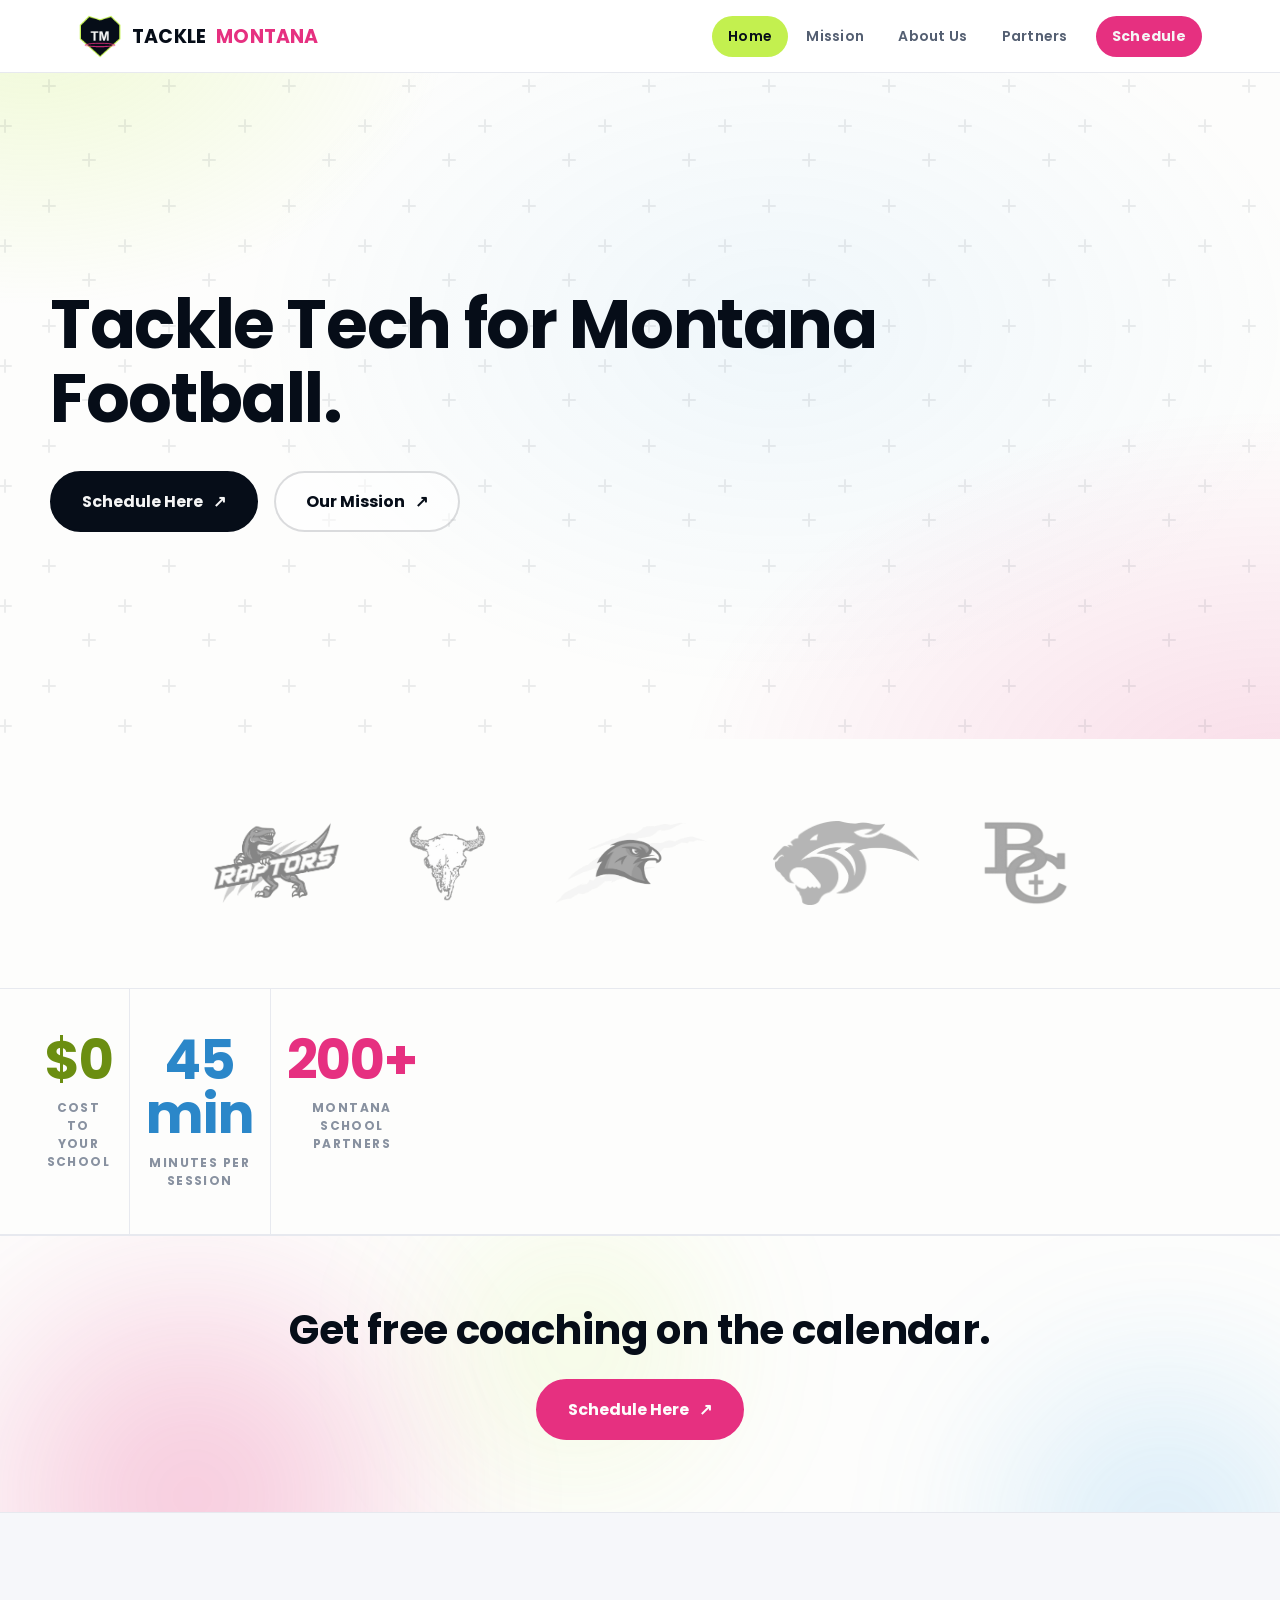
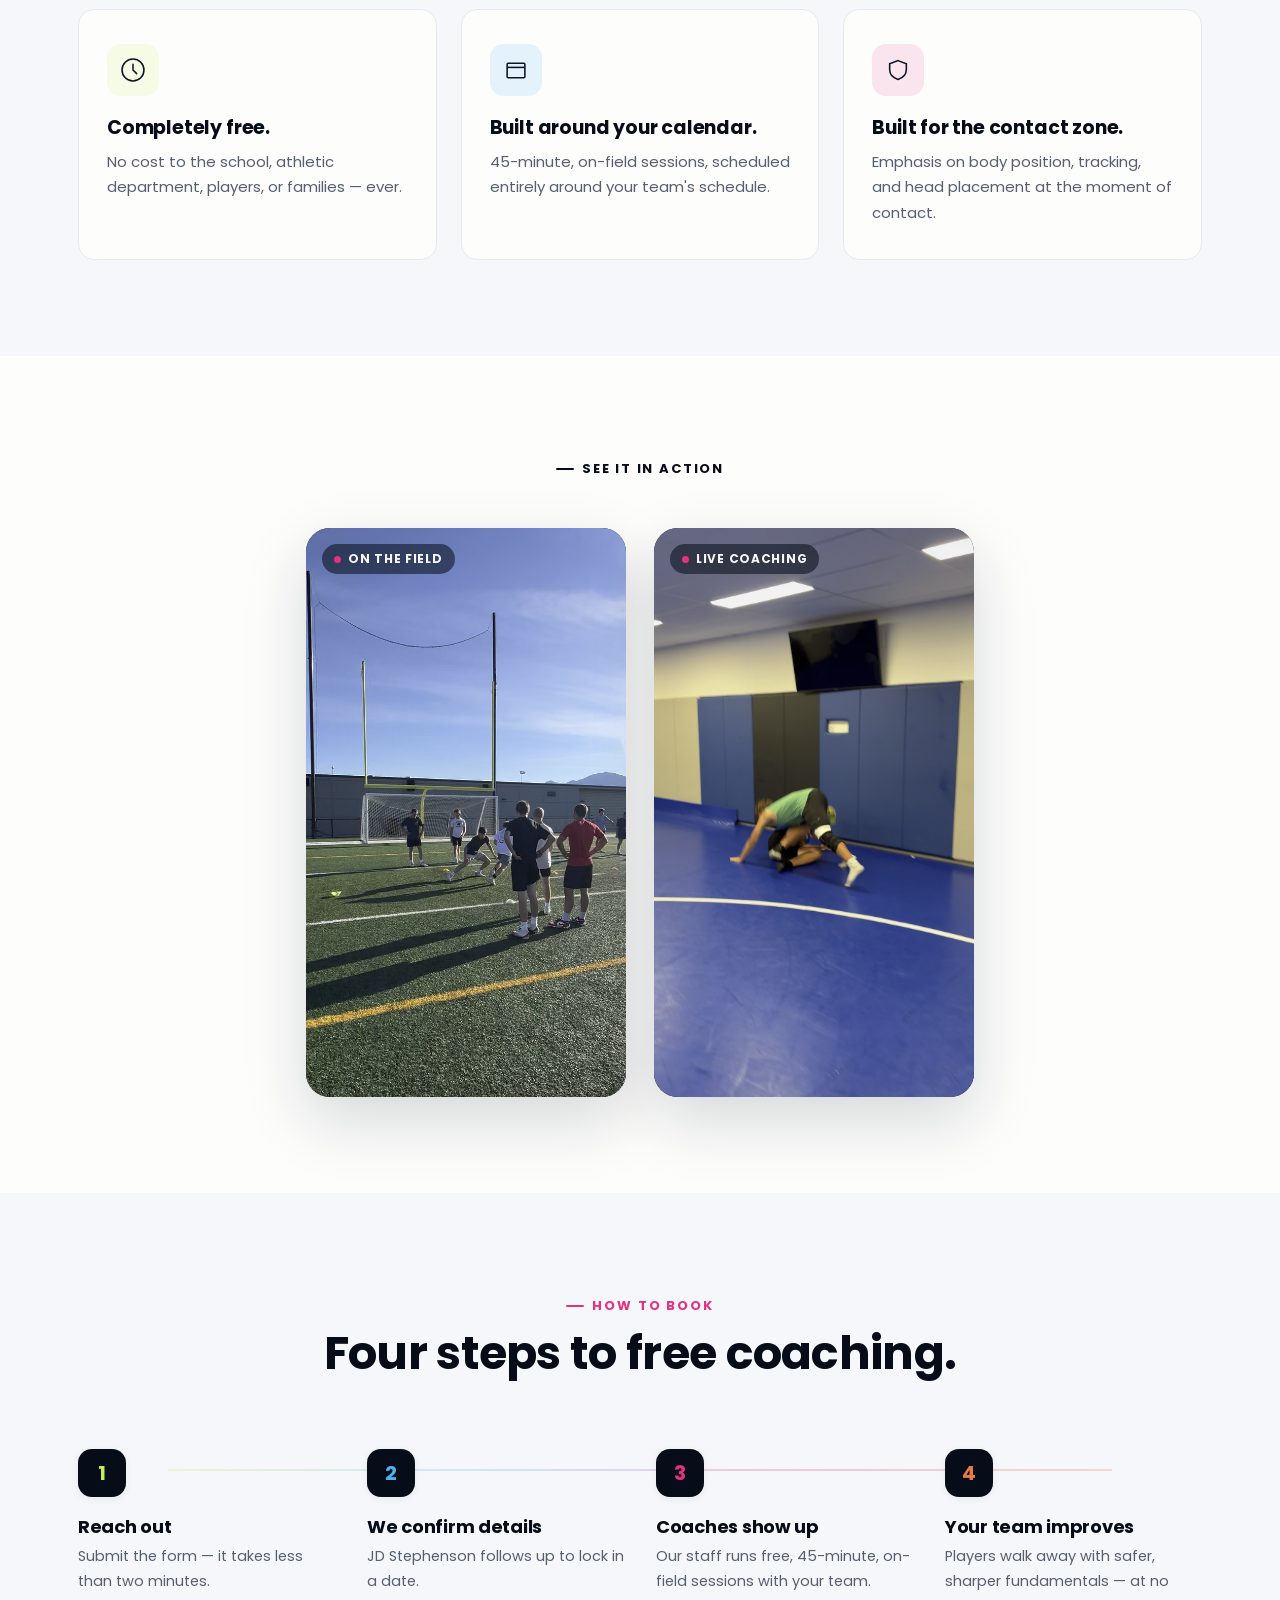
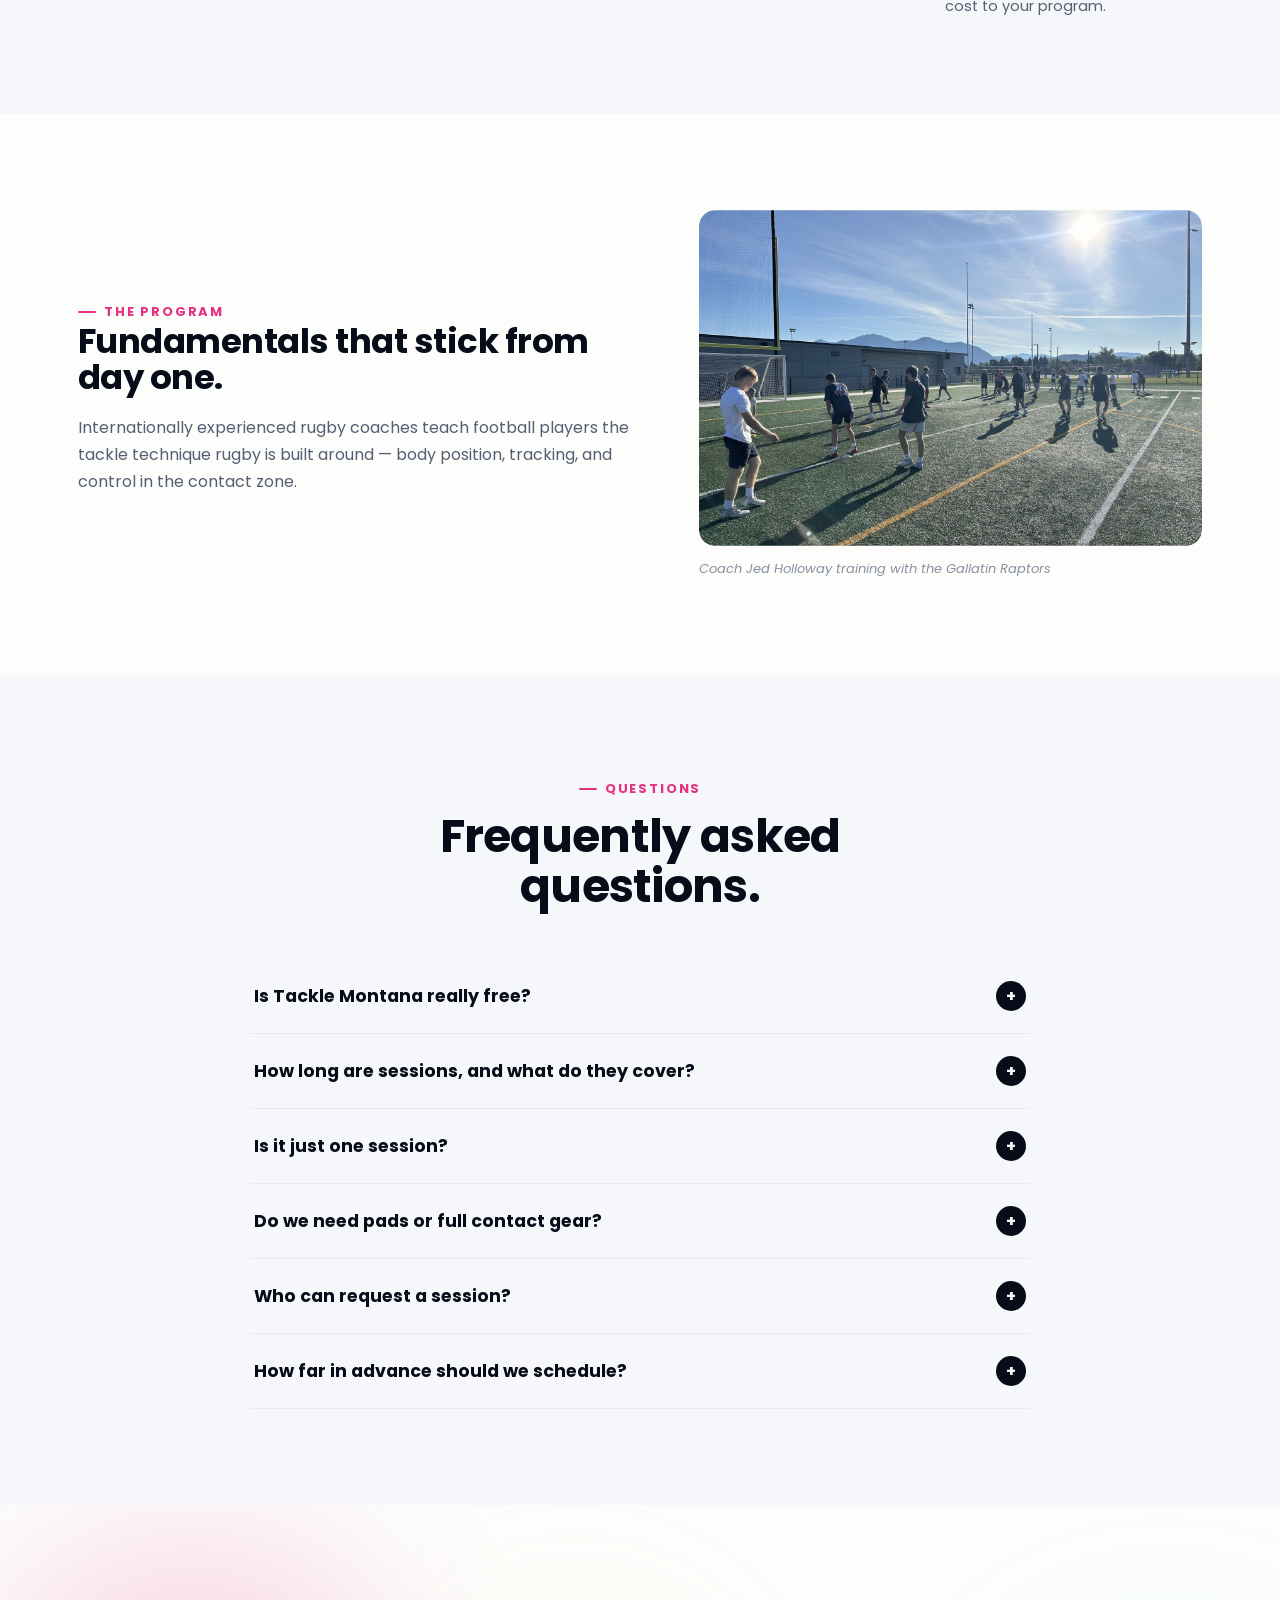
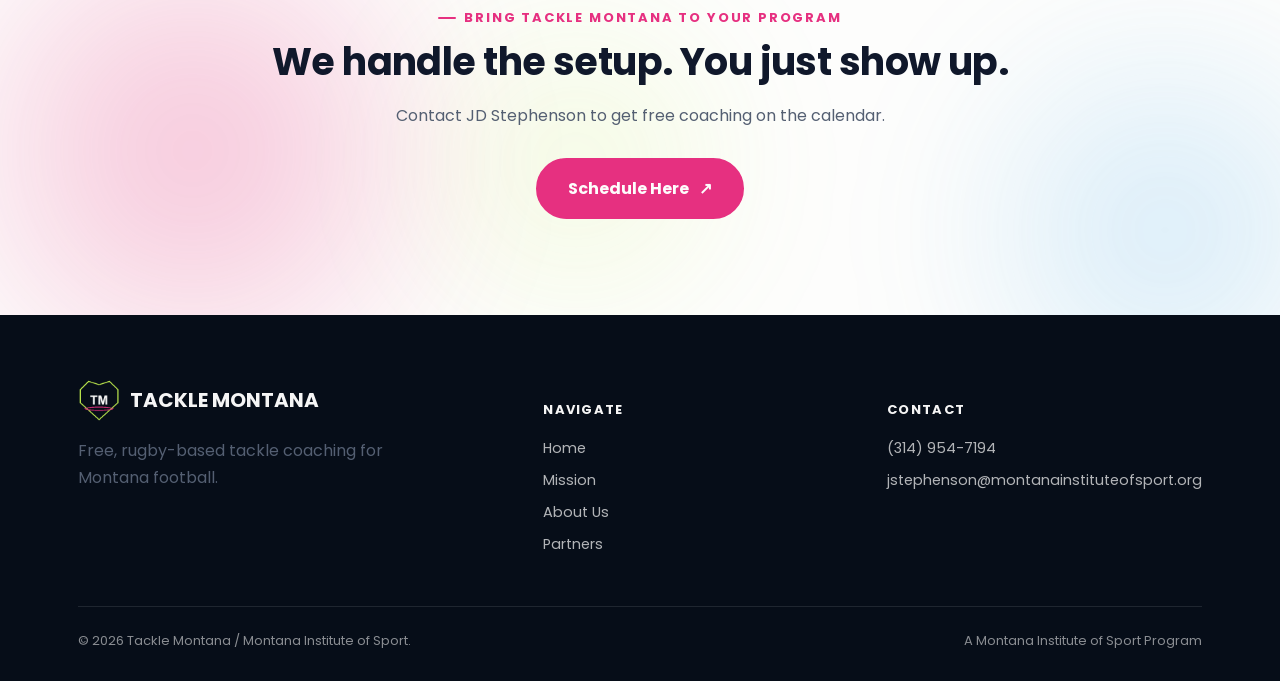
==== index.html @ 061aacab "Trim headings, move Program section, fix background alternation Remove the "No cost. No complexity. " ====
<!DOCTYPE html>
<html lang="en">
<head>
<meta charset="UTF-8">
<meta name="viewport" content="width=device-width, initial-scale=1.0">
<title>Tackle Montana — Tackle Tech for Montana Football</title>
<meta name="description" content="Free, on-field contact coaching for Montana football teams — rugby-based tackle technique, tracking, and safer work in the contact zone.">
<link rel="preconnect" href="https://fonts.googleapis.com">
<link rel="preconnect" href="https://fonts.gstatic.com" crossorigin>
<link href="https://fonts.googleapis.com/css2?family=Poppins:wght@400;500;600;700;800&display=swap" rel="stylesheet">
<link rel="stylesheet" href="styles.css">
</head>
<body>

<header class="site-header">
  <nav class="nav">
    <a href="index.html" class="nav-brand"><img src="assets/logo_badge.png" alt="Tackle Montana logo">TACKLE <span class="accent">MONTANA</span></a>
    <button class="nav-toggle" aria-label="Toggle menu" aria-expanded="false">☰</button>
    <div class="nav-links">
      <a href="index.html" class="active">Home</a>
      <a href="mission.html">Mission</a>
      <a href="about.html">About Us</a>
      <a href="partners.html">Partners</a>
      <a href="https://docs.google.com/forms/u/3/d/e/1FAIpQLSf6CSPPVzXjGWTdhNy8_GK6WcX5dSI_mU9gvmukcVmK6zs5qw/viewform?usp=header" class="nav-cta" target="_blank" rel="noopener">Schedule</a>
    </div>
  </nav>
</header>

<main>

<section class="hero">
  <div class="hero-bg" data-parallax="0.12"></div>
  <div class="wrap hero-inner">
    <h1 data-reveal="up">Tackle Tech <span class="hl">for Montana Football.</span></h1>
    <div class="hero-cta-row" data-reveal="up">
      <a href="https://docs.google.com/forms/u/3/d/e/1FAIpQLSf6CSPPVzXjGWTdhNy8_GK6WcX5dSI_mU9gvmukcVmK6zs5qw/viewform?usp=header" class="btn btn-dark" target="_blank" rel="noopener">Schedule Here <span class="arrow">↗</span></a>
      <a href="mission.html" class="btn btn-light">Our Mission <span class="arrow">↗</span></a>
    </div>
  </div>
</section>

<section class="section-pad-sm">
  <div class="wrap">
    <div class="logo-strip" data-reveal="fade">
      <img src="assets/logo_raptors.png" alt="Raptors partner school logo">
      <img src="assets/logo_bison.png" alt="Bison partner school logo">
      <img src="assets/logo_hawk.png" alt="Hawk partner school logo">
      <img src="assets/logo_belgrade.png" alt="Belgrade Panthers partner school logo">
      <img src="assets/logo_billings_central.png" alt="Billings Central partner school logo">
    </div>
  </div>
</section>

<section class="stats" aria-label="Tackle Montana at a glance">
  <div class="wrap" style="display:grid; grid-template-columns:repeat(3,1fr); width:100%;">
    <div class="stat"><div class="num">$0</div><div class="label">Cost to your school</div></div>
    <div class="stat"><div class="num" data-count="45" data-suffix=" min">0</div><div class="label">Minutes per session</div></div>
    <div class="stat"><div class="num" data-count="200" data-suffix="+">0</div><div class="label">Montana school partners</div></div>
  </div>
</section>

<section class="cta-band">
  <div class="ambient"><span></span><span></span><span></span></div>
  <div class="wrap" data-reveal="up" style="position:relative; z-index:1;">
    <h2>Get free coaching on the calendar.</h2>
    <a href="https://docs.google.com/forms/u/3/d/e/1FAIpQLSf6CSPPVzXjGWTdhNy8_GK6WcX5dSI_mU9gvmukcVmK6zs5qw/viewform?usp=header" class="btn btn-pink" target="_blank" rel="noopener">Schedule Here <span class="arrow">↗</span></a>
  </div>
</section>

<section class="section-pad section-alt">
  <div class="wrap">
    <div class="cards reveal-stagger">
      <div class="card r-item">
        <div class="icon">
          <svg width="24" height="24" viewBox="0 0 46 46" fill="none"><circle cx="23" cy="23" r="21" stroke="#0A1628" stroke-width="3"/><path d="M23 12v11l7 7" stroke="#0A1628" stroke-width="3" stroke-linecap="round"/></svg>
        </div>
        <h4>Completely free.</h4>
        <p>No cost to the school, athletic department, players, or families — ever.</p>
      </div>
      <div class="card r-item">
        <div class="icon">
          <svg width="24" height="24" viewBox="0 0 46 46" fill="none"><rect x="6" y="10" width="34" height="28" rx="2" stroke="#0A1628" stroke-width="3"/><path d="M6 18h34" stroke="#0A1628" stroke-width="3"/></svg>
        </div>
        <h4>Built around your calendar.</h4>
        <p>45-minute, on-field sessions, scheduled entirely around your team's schedule.</p>
      </div>
      <div class="card r-item">
        <div class="icon">
          <svg width="24" height="24" viewBox="0 0 46 46" fill="none"><path d="M23 5l16 6v11c0 10-7 16-16 19-9-3-16-9-16-19V11l16-6z" stroke="#0A1628" stroke-width="3"/></svg>
        </div>
        <h4>Built for the contact zone.</h4>
        <p>Emphasis on body position, tracking, and head placement at the moment of contact.</p>
      </div>
    </div>
  </div>
</section>

<section class="section-pad">
  <div class="wrap">
    <div class="section-head center" data-reveal="up" style="max-width:640px;">
      <p class="eyebrow" style="justify-content:center; color:var(--navy-deep);">See It In Action</p>
    </div>
    <div class="video-grid reveal-stagger">
      <div class="video-frame r-item">
        <span class="video-badge"><span class="dot"></span>On the Field</span>
        <video src="assets/field_video.mp4" poster="assets/field_action.jpg" muted loop playsinline preload="metadata"></video>
      </div>
      <div class="video-frame r-item">
        <span class="video-badge"><span class="dot"></span>Live Coaching</span>
        <video src="assets/technique_video.mp4" poster="assets/technique_video_poster.jpg" muted loop playsinline preload="metadata"></video>
      </div>
    </div>
  </div>
</section>

<section class="section-pad section-alt">
  <div class="wrap">
    <div class="section-head center" data-reveal="up" style="max-width:640px;">
      <p class="eyebrow" style="justify-content:center;">How To Book</p>
      <h2>Four steps to free coaching.</h2>
    </div>
    <div class="steps reveal-stagger">
      <div class="step r-item">
        <div class="step-num">1</div>
        <h4>Reach out</h4>
        <p>Submit the form — it takes less than two minutes.</p>
      </div>
      <div class="step r-item">
        <div class="step-num">2</div>
        <h4>We confirm details</h4>
        <p>JD Stephenson follows up to lock in a date.</p>
      </div>
      <div class="step r-item">
        <div class="step-num">3</div>
        <h4>Coaches show up</h4>
        <p>Our staff runs free, 45-minute, on-field sessions with your team.</p>
      </div>
      <div class="step r-item">
        <div class="step-num">4</div>
        <h4>Your team improves</h4>
        <p>Players walk away with safer, sharper fundamentals — at no cost to your program.</p>
      </div>
    </div>
  </div>
</section>

<section class="section-pad">
  <div class="wrap">
    <div class="split" data-reveal="fade">
      <div data-reveal="up">
        <p class="eyebrow">The Program</p>
        <h3>Fundamentals that stick from day one.</h3>
        <p>Internationally experienced rugby coaches teach football players the tackle technique rugby is built around — body position, tracking, and control in the contact zone.</p>
      </div>
      <div class="split-media" data-reveal="right">
        <div class="reveal-clip">
          <img src="assets/coach_gallatin.jpg" alt="Gallatin Raptors football players training on the field with their coaching staff">
        </div>
        <p class="caption">Coach Jed Holloway training with the Gallatin Raptors</p>
      </div>
    </div>
  </div>
</section>

<section class="section-pad section-alt">
  <div class="wrap">
    <div class="section-head center" data-reveal="up" style="max-width:640px;">
      <p class="eyebrow" style="justify-content:center;">Questions</p>
      <h2>Frequently asked questions.</h2>
    </div>
    <div class="faq-list" data-reveal="up">
      <details class="faq-item">
        <summary>Is Tackle Montana really free? <span class="faq-icon">+</span></summary>
        <div class="faq-body"><p>Yes. No cost to your school, athletic department, players, or families — ever. Fully funded by the Montana Institute of Sport.</p></div>
      </details>
      <details class="faq-item">
        <summary>How long are sessions, and what do they cover? <span class="faq-icon">+</span></summary>
        <div class="faq-body"><p>45 minutes, on-field, led by our coaching staff — body position, tracking, head placement, and control in the contact zone.</p></div>
      </details>
      <details class="faq-item">
        <summary>Is it just one session? <span class="faq-icon">+</span></summary>
        <div class="faq-body"><p>Not necessarily. Most programs start with one session, and many bring us back for follow-up coaching as the season goes on.</p></div>
      </details>
      <details class="faq-item">
        <summary>Do we need pads or full contact gear? <span class="faq-icon">+</span></summary>
        <div class="faq-body"><p>No. Sessions run in practice gear, with a low-impact option that builds technique without taking players to the ground.</p></div>
      </details>
      <details class="faq-item">
        <summary>Who can request a session? <span class="faq-icon">+</span></summary>
        <div class="faq-body"><p>Any Montana football program — middle school, high school, or club — plus PE departments and coaches.</p></div>
      </details>
      <details class="faq-item">
        <summary>How far in advance should we schedule? <span class="faq-icon">+</span></summary>
        <div class="faq-body"><p>Submit the form and JD Stephenson will follow up to lock in a date around your team's calendar.</p></div>
      </details>
    </div>
  </div>
</section>

<section class="section-pad section-dark" style="overflow:hidden;">
  <div class="ambient"><span></span><span></span><span></span></div>
  <div class="wrap" style="text-align:center; position:relative; z-index:1;" data-reveal="up">
    <p class="eyebrow">Bring Tackle Montana to Your Program</p>
    <h2 style="margin:12px 0 20px; font-size:clamp(26px,3.4vw,38px);">We handle the setup. You just show up.</h2>
    <p style="max-width:520px; margin:0 auto 28px;">Contact JD Stephenson to get free coaching on the calendar.</p>
    <a href="https://docs.google.com/forms/u/3/d/e/1FAIpQLSf6CSPPVzXjGWTdhNy8_GK6WcX5dSI_mU9gvmukcVmK6zs5qw/viewform?usp=header" class="btn btn-pink" target="_blank" rel="noopener">Schedule Here <span class="arrow">↗</span></a>
  </div>
</section>

</main>

<footer class="site-footer">
  <div class="wrap">
    <div class="footer-grid">
      <div>
        <div class="footer-brand"><img src="assets/logo_badge.png" alt="Tackle Montana logo">TACKLE MONTANA</div>
        <p style="max-width:320px;">Free, rugby-based tackle coaching for Montana football.</p>
      </div>
      <div class="footer-col">
        <h5>Navigate</h5>
        <a href="index.html">Home</a>
        <a href="mission.html">Mission</a>
        <a href="about.html">About Us</a>
        <a href="partners.html">Partners</a>
      </div>
      <div class="footer-col">
        <h5>Contact</h5>
        <a href="tel:3149547194">(314) 954-7194</a>
        <a href="mailto:jstephenson@montanainstituteofsport.org">jstephenson@montanainstituteofsport.org</a>
      </div>
    </div>
    <div class="footer-bottom">
      <span>© 2026 Tackle Montana / Montana Institute of Sport.</span>
      <span>A Montana Institute of Sport Program</span>
    </div>
  </div>
</footer>

<script src="script.js"></script>
</body>
</html>
---- styles.css ----
/* ============================================
   TACKLE MONTANA — Design Tokens
   ============================================ */
:root {
  --navy:        #0A1628;
  --navy-deep:   #060D18;
  --navy-soft:   #13233B;
  --navy-rgb:    10, 22, 40;
  --sky:         #4FB0F0;
  --sky-rgb:     79, 176, 240;
  --lime:        #C3F04F;
  --lime-deep:   #6B8E11;
  --lime-rgb:    195, 240, 79;
  --pink:        #E63080;
  --pink-rgb:    230, 48, 128;
  --orange:      #E67A40;
  --white:       #F5F5F5;
  --paper:       #FDFDFC;
  --ink:         #10182B;
  --ink-soft:    #545F72;
  --ink-faint:   #8891A0;
  --line:        #E7E9EF;

  --font-display: "Poppins", sans-serif;
  --font-body: "Poppins", sans-serif;

  --container: 1180px;
  --container-narrow: 760px;
  --radius-sm: 10px;
  --radius: 16px;
  --radius-lg: 24px;

  /* premium "expo-out" easing — quick start, long soft settle */
  --ease: cubic-bezier(.16, 1, .3, 1);
  --ease-soft: cubic-bezier(.22, 1, .36, 1);
  --ease-spring: cubic-bezier(.34, 1.4, .64, 1);

  --shadow-sm: 0 2px 8px rgba(10, 22, 40, 0.06);
  --shadow-md: 0 12px 32px rgba(10, 22, 40, 0.10);
  --shadow-lg: 0 24px 64px rgba(10, 22, 40, 0.16);
  --shadow-navy: 0 24px 64px rgba(6, 13, 24, 0.45);

  --section-pad: clamp(64px, 5vw + 32px, 148px);
  --section-pad-sm: clamp(48px, 3vw + 24px, 96px);
}

* { box-sizing: border-box; }
html { scroll-behavior: smooth; }

@media (prefers-reduced-motion: reduce) {
  html { scroll-behavior: auto; }
  *, *::before, *::after { animation-duration: 0.001ms !important; transition-duration: 0.001ms !important; scroll-behavior: auto !important; }
}

body {
  margin: 0;
  font-family: var(--font-body);
  color: var(--ink);
  background: var(--paper);
  -webkit-font-smoothing: antialiased;
  -moz-osx-font-smoothing: grayscale;
  overflow-x: clip;
}

img { max-width: 100%; display: block; }
a { color: inherit; text-decoration: none; }
ul { margin: 0; padding: 0; list-style: none; }
button { font: inherit; }

.wrap {
  max-width: var(--container);
  margin: 0 auto;
  padding: 0 28px;
}

h1, h2, h3, h4 {
  font-family: var(--font-display);
  font-weight: 700;
  text-transform: none;
  letter-spacing: -0.015em;
  line-height: 1.08;
  margin: 0;
}

.eyebrow {
  font-family: var(--font-body);
  font-weight: 700;
  font-size: 13px;
  letter-spacing: 0.14em;
  text-transform: uppercase;
  color: var(--pink);
  display: inline-flex;
  align-items: center;
  gap: 8px;
}
.eyebrow::before {
  content: "";
  width: 18px;
  height: 2px;
  background: currentColor;
  border-radius: 2px;
}

p { line-height: 1.7; color: var(--ink-soft); margin: 0; }

::selection { background: var(--pink); color: var(--white); }

:focus-visible {
  outline: 3px solid var(--sky);
  outline-offset: 3px;
  border-radius: 4px;
}

/* ============================================
   AMBIENT GRADIENT BACKGROUNDS
   ============================================ */
.ambient {
  position: absolute;
  inset: 0;
  overflow: hidden;
  pointer-events: none;
  z-index: 0;
}
.ambient span {
  position: absolute;
  border-radius: 50%;
  filter: blur(70px);
  opacity: 0.55;
  will-change: transform;
  animation: drift 26s var(--ease-soft) infinite alternate;
}
.ambient span:nth-child(1) {
  width: 46vw; height: 46vw; max-width: 620px; max-height: 620px;
  top: -12%; left: -8%;
  background: radial-gradient(circle, rgba(var(--pink-rgb), 0.55), transparent 70%);
  animation-delay: 0s;
}
.ambient span:nth-child(2) {
  width: 38vw; height: 38vw; max-width: 520px; max-height: 520px;
  top: 20%; right: -10%;
  background: radial-gradient(circle, rgba(var(--sky-rgb), 0.45), transparent 70%);
  animation-delay: -8s;
}
.ambient span:nth-child(3) {
  width: 30vw; height: 30vw; max-width: 420px; max-height: 420px;
  bottom: -10%; left: 30%;
  background: radial-gradient(circle, rgba(var(--lime-rgb), 0.35), transparent 70%);
  animation-delay: -16s;
}
@keyframes drift {
  0%   { transform: translate3d(0, 0, 0) scale(1); }
  50%  { transform: translate3d(3%, -4%, 0) scale(1.08); }
  100% { transform: translate3d(-4%, 3%, 0) scale(0.96); }
}
@media (prefers-reduced-motion: reduce) {
  .ambient span { animation: none; }
}
@media (max-width: 700px) {
  .ambient span { filter: blur(46px); }
}

/* ============================================
   NAV
   ============================================ */
.site-header {
  position: sticky;
  top: 0;
  z-index: 100;
  background: rgba(255, 255, 255, 0.86);
  backdrop-filter: blur(16px) saturate(160%);
  -webkit-backdrop-filter: blur(16px) saturate(160%);
  border-bottom: 1px solid var(--line);
  transition: box-shadow .3s var(--ease), background .3s var(--ease);
}
.site-header.scrolled {
  background: rgba(255, 255, 255, 0.97);
  box-shadow: 0 8px 24px rgba(10,22,40,0.08);
}
.nav {
  display: flex;
  align-items: center;
  justify-content: space-between;
  padding: 14px 28px;
  max-width: var(--container);
  margin: 0 auto;
  transition: padding .3s var(--ease);
}
.nav-brand {
  display: flex;
  align-items: center;
  gap: 10px;
  font-family: var(--font-display);
  color: var(--navy-deep);
  font-size: 19px;
  font-weight: 700;
  letter-spacing: 0.01em;
}
.nav-brand img { height: 44px; width: auto; }
.nav-brand span.accent { color: var(--pink); }

.nav-links {
  display: flex;
  align-items: center;
  gap: 2px;
}
.nav-links a {
  position: relative;
  color: var(--ink-soft);
  font-weight: 600;
  font-size: 14px;
  letter-spacing: 0.02em;
  padding: 10px 16px;
  border-radius: 100px;
  transition: color .2s var(--ease), background .2s var(--ease);
}
.nav-links a:hover { color: var(--navy-deep); background: #F6F7FA; }
.nav-links a.active { color: var(--navy-deep); background: var(--lime); }

.nav-cta {
  background: var(--pink) !important;
  color: var(--white) !important;
  font-weight: 700 !important;
  margin-left: 10px;
  box-shadow: 0 0 0 0 rgba(var(--pink-rgb), 0.5);
  transition: color .2s var(--ease), background .2s var(--ease), transform .25s var(--ease), box-shadow .25s var(--ease) !important;
}
.nav-cta:hover { background: #ff4795 !important; transform: translateY(-1px); box-shadow: 0 8px 20px rgba(var(--pink-rgb), 0.35); }

.nav-toggle {
  display: none;
  background: none;
  border: none;
  color: var(--navy-deep);
  font-size: 24px;
  cursor: pointer;
  padding: 4px 8px;
  line-height: 1;
}

@media (max-width: 860px) {
  .nav-toggle { display: block; }
  .nav-links {
    position: fixed;
    top: 62px;
    left: 0;
    right: 0;
    height: calc(100vh - 62px);
    background: rgba(255, 255, 255, 0.98);
    backdrop-filter: blur(20px);
    flex-direction: column;
    align-items: stretch;
    padding: 12px 20px 30px;
    gap: 4px;
    overflow-y: auto;
    transform: translateY(-12px);
    opacity: 0;
    pointer-events: none;
    transition: opacity .3s var(--ease), transform .3s var(--ease);
    border-top: 1px solid var(--line);
  }
  .nav-links.open {
    opacity: 1;
    transform: translateY(0);
    pointer-events: auto;
  }
  .nav-links a { padding: 16px 14px; font-size: 17px; border-radius: 10px; }
  .nav-links a.active { background: rgba(195,240,79,0.25); color: var(--navy-deep); }
  .nav-cta { margin-left: 0; margin-top: 10px; text-align: center; }
}

/* ============================================
   BUTTONS
   ============================================ */
.btn {
  position: relative;
  display: inline-flex;
  align-items: center;
  justify-content: center;
  gap: 10px;
  font-family: var(--font-body);
  font-weight: 700;
  letter-spacing: 0;
  font-size: 16px;
  padding: 16px 30px;
  border: 2px solid var(--navy-deep);
  border-radius: 100px;
  background: var(--white);
  color: var(--navy-deep);
  cursor: pointer;
  overflow: hidden;
  isolation: isolate;
  transition: transform .35s var(--ease), box-shadow .35s var(--ease), border-color .35s var(--ease), color .35s var(--ease);
}
.btn::before {
  content: "";
  position: absolute;
  inset: 0;
  z-index: -1;
  background: linear-gradient(120deg, transparent 20%, rgba(255,255,255,0.35) 50%, transparent 80%);
  transform: translateX(-120%);
  transition: transform .6s var(--ease);
}
.btn:hover::before { transform: translateX(120%); }
.btn .arrow { display: inline-flex; transition: transform .35s var(--ease-spring); }
.btn:hover .arrow { transform: translate(3px, -3px); }
.btn:hover { transform: translateY(-3px); box-shadow: var(--shadow-md); }
.btn:active { transform: translateY(-1px); }

.btn-pink { background: var(--pink); color: var(--paper); border-color: var(--pink); }
.btn-pink:hover { background: #ff4795; border-color: #ff4795; box-shadow: 0 16px 36px rgba(var(--pink-rgb), 0.35); }

.btn-outline {
  background: transparent;
  color: var(--white);
  border-color: rgba(245,245,245,0.5);
}
.btn-outline:hover { background: rgba(245,245,245,0.1); border-color: var(--white); }

.btn-dark { background: var(--navy-deep); color: var(--white); border-color: var(--navy-deep); }
.btn-dark:hover { background: var(--navy); box-shadow: var(--shadow-md); }

.btn-light {
  background: rgba(255,255,255,0.55);
  color: var(--navy-deep);
  border-color: rgba(6,13,24,0.14);
  backdrop-filter: blur(6px);
}
.btn-light:hover { background: rgba(255,255,255,0.85); border-color: rgba(6,13,24,0.24); }

.btn-sm { padding: 12px 22px; font-size: 14.5px; }

/* ============================================
   SECTIONS
   ============================================ */
section { position: relative; }
.section-pad { padding: var(--section-pad) 0; }
.section-pad-sm { padding: var(--section-pad-sm) 0; }
.section-dark {
  background: var(--paper);
  color: var(--ink);
}
.section-dark p { color: var(--ink-soft); }
.section-dark .eyebrow { color: var(--pink); }
.section-alt { background: #F6F7FA; }

.section-head {
  max-width: 640px;
  margin-bottom: 48px;
}
.section-head.center { margin-left: auto; margin-right: auto; text-align: center; }
.section-head h2 {
  font-size: clamp(30px, 2.2vw + 20px, 46px);
  margin-top: 12px;
  color: var(--navy-deep);
}

/* ============================================
   HERO
   ============================================ */
.hero {
  position: relative;
  min-height: 74vh;
  display: flex;
  align-items: center;
  overflow: hidden;
}
.hero-bg {
  position: absolute;
  inset: -8% -4%;
  background:
    radial-gradient(1000px 640px at 96% 100%, rgba(var(--pink-rgb), 0.16) 0%, rgba(var(--pink-rgb), 0) 60%),
    radial-gradient(760px 520px at 6% 0%, rgba(var(--lime-rgb), 0.22) 0%, rgba(var(--lime-rgb), 0) 55%),
    radial-gradient(900px 600px at 60% 40%, rgba(var(--sky-rgb), 0.08) 0%, rgba(var(--sky-rgb), 0) 60%),
    var(--paper);
  will-change: transform;
}
.hero-bg::after {
  content: "";
  position: absolute;
  inset: 0;
  background-image: url("data:image/svg+xml,%3Csvg xmlns='http://www.w3.org/2000/svg' width='120' height='120'%3E%3Cg stroke='%23060D18' stroke-opacity='0.07' stroke-width='2' stroke-linecap='round'%3E%3Cpath d='M20 14v12M14 20h12'/%3E%3Cpath d='M100 60v12M94 66h12'/%3E%3Cpath d='M56 100v12M50 106h12'/%3E%3C/g%3E%3C/svg%3E");
  background-size: 120px 120px;
}
.hero-inner {
  position: relative;
  z-index: 2;
  width: 100%;
  padding: 96px 0 88px;
}
.hero h1 {
  color: var(--navy-deep);
  font-size: clamp(42px, 3.6vw + 22px, 88px);
  max-width: 880px;
  letter-spacing: -0.02em;
}
.hero h1 .hl { color: var(--navy-deep); }
.hero p.lead {
  color: rgba(6,13,24,0.68);
  font-size: 18.5px;
  max-width: 560px;
  margin-top: 22px;
  font-weight: 500;
}
.hero-cta-row {
  display: flex;
  gap: 16px;
  margin-top: 36px;
  flex-wrap: wrap;
}
.scroll-cue {
  position: absolute;
  bottom: 28px;
  left: 50%;
  transform: translateX(-50%);
  z-index: 2;
  display: flex;
  flex-direction: column;
  align-items: center;
  gap: 8px;
  color: rgba(6,13,24,0.5);
  font-size: 11px;
  letter-spacing: 0.18em;
  text-transform: uppercase;
  font-weight: 700;
}
.scroll-cue .dot {
  width: 5px; height: 5px; border-radius: 50%;
  background: var(--lime);
  animation: bob 1.8s var(--ease) infinite;
}
@keyframes bob {
  0%, 100% { transform: translateY(0); opacity: 0.4; }
  50% { transform: translateY(6px); opacity: 1; }
}
@media (max-width: 700px) { .scroll-cue { display: none; } }

/* ============================================
   STAT STRIP
   ============================================ */
.stats {
  display: grid;
  grid-template-columns: repeat(3, 1fr);
  gap: 24px;
  background: var(--paper);
  border-top: 1px solid var(--line);
  border-bottom: 1px solid var(--line);
  position: relative;
  z-index: 2;
}
.stat {
  text-align: center;
  padding: 44px 16px;
  border-right: 1px solid var(--line);
}
.stat:last-child { border-right: none; }
.stat .num {
  font-family: var(--font-display);
  font-weight: 700;
  font-size: clamp(38px, 3vw + 16px, 64px);
  color: var(--lime-deep);
  line-height: 1;
  letter-spacing: -0.02em;
}
.stat:nth-child(2) .num { color: #2B87C9; }
.stat:nth-child(3) .num { color: var(--pink); }
.stat .label {
  margin-top: 12px;
  font-size: 12px;
  letter-spacing: 0.12em;
  text-transform: uppercase;
  color: var(--ink-faint);
  font-weight: 700;
}
@media (max-width: 640px) {
  .stats { grid-template-columns: 1fr; }
  .stat { border-right: none; border-bottom: 1px solid rgba(255,255,255,.08); }
}

/* ============================================
   TWO COLUMN CONTENT
   ============================================ */
.split {
  display: grid;
  grid-template-columns: 1.05fr 0.95fr;
  gap: 64px;
  align-items: center;
}
.split.reverse { grid-template-columns: 0.95fr 1.05fr; }
.split.reverse .split-media { order: -1; }
@media (max-width: 860px) {
  .split, .split.reverse { grid-template-columns: 1fr; }
  .split.reverse .split-media { order: 0; }
}
.split-media { position: relative; }
.split-media .reveal-clip {
  overflow: hidden;
  border-radius: var(--radius);
}
.split-media img {
  border-radius: var(--radius);
  transition: transform .8s var(--ease);
}
.split-media:hover img { transform: scale(1.035); }
.split h3 { font-size: clamp(24px, 1.4vw + 18px, 34px); color: var(--navy-deep); margin-bottom: 18px; }
.split p + p { margin-top: 14px; }
.caption {
  margin-top: 12px;
  font-size: 13px;
  color: var(--ink-faint);
  font-style: italic;
}

/* ============================================
   PARTNER LOGO STRIP
   ============================================ */
.logo-strip {
  display: flex;
  align-items: center;
  justify-content: center;
  gap: 64px;
  flex-wrap: wrap;
  padding: 20px 0;
}
.logo-strip img {
  height: 84px;
  width: auto;
  filter: grayscale(1) opacity(0.5);
  transition: filter .35s var(--ease), transform .35s var(--ease);
}
.logo-strip img:hover { filter: grayscale(0) opacity(1); transform: scale(1.08) translateY(-2px); }

/* ============================================
   CTA BAND
   ============================================ */
.cta-band {
  background: var(--paper);
  padding: 72px 0;
  text-align: center;
  position: relative;
  overflow: hidden;
  border-top: 1px solid var(--line);
  border-bottom: 1px solid var(--line);
}
.cta-band h2 { color: var(--navy-deep); font-size: clamp(26px, 1.6vw + 20px, 42px); margin-bottom: 28px; }

/* ============================================
   FEATURE CARDS
   ============================================ */
.cards {
  display: grid;
  grid-template-columns: repeat(3, 1fr);
  gap: 24px;
}
@media (max-width: 860px) { .cards { grid-template-columns: 1fr; } }
.card {
  background: var(--paper);
  border: 1px solid var(--line);
  border-radius: var(--radius);
  padding: 34px 28px;
  transition: transform .4s var(--ease), box-shadow .4s var(--ease), border-color .4s var(--ease);
}
.card:hover { transform: translateY(-8px); box-shadow: var(--shadow-lg); border-color: transparent; }
.card .icon {
  width: 52px; height: 52px;
  display: flex; align-items: center; justify-content: center;
  margin-bottom: 22px;
  border-radius: 14px;
  background: rgba(195,240,79,0.14);
  transition: transform .4s var(--ease-spring);
}
.card:hover .icon { transform: scale(1.08) rotate(-4deg); }
.card:nth-child(2) .icon { background: rgba(79,176,240,0.14); }
.card:nth-child(3) .icon { background: rgba(230,48,128,0.12); }
.card h4 { font-size: 19px; color: var(--navy-deep); margin-bottom: 10px; letter-spacing: -0.01em; }
.card p { font-size: 15px; }

/* ============================================
   PROCESS TIMELINE
   ============================================ */
.steps {
  display: grid;
  grid-template-columns: repeat(4, 1fr);
  gap: 32px;
  position: relative;
}
@media (max-width: 960px) { .steps { grid-template-columns: repeat(2, 1fr); } }
@media (max-width: 560px) { .steps { grid-template-columns: 1fr; } }
.step {
  position: relative;
  padding-top: 22px;
}
.steps::before {
  content: "";
  position: absolute;
  top: 42px;
  left: 8%;
  right: 8%;
  height: 2px;
  background: linear-gradient(90deg, var(--lime), var(--sky), var(--pink), var(--orange));
  opacity: 0.25;
}
@media (max-width: 960px) { .steps::before { display: none; } }
.step-num {
  position: relative;
  z-index: 1;
  display: inline-flex;
  align-items: center;
  justify-content: center;
  width: 48px;
  height: 48px;
  border-radius: 14px;
  background: var(--navy-deep);
  color: var(--lime);
  font-family: var(--font-display);
  font-weight: 700;
  font-size: 20px;
  margin-bottom: 20px;
  box-shadow: var(--shadow-sm);
  transition: transform .4s var(--ease-spring);
}
.step:hover .step-num { transform: translateY(-4px) scale(1.05); }
.step:nth-child(2) .step-num { color: var(--sky); }
.step:nth-child(3) .step-num { color: var(--pink); }
.step:nth-child(4) .step-num { color: var(--orange); }
.step h4 { font-size: 18px; color: var(--navy-deep); margin-bottom: 8px; }
.step p { font-size: 14.5px; }

/* ============================================
   FAQ ACCORDION (JS-animated)
   ============================================ */
.faq-list { max-width: 780px; margin: 0 auto; }
.faq-item {
  border-bottom: 1px solid var(--line);
}
.faq-item summary {
  list-style: none;
  cursor: pointer;
  display: flex;
  align-items: center;
  justify-content: space-between;
  gap: 20px;
  padding: 22px 4px;
  font-family: var(--font-display);
  font-weight: 700;
  font-size: 17.5px;
  color: var(--navy-deep);
  transition: color .25s var(--ease);
}
.faq-item summary:hover { color: var(--pink); }
.faq-item summary::-webkit-details-marker { display: none; }
.faq-icon {
  flex-shrink: 0;
  width: 30px;
  height: 30px;
  display: flex;
  align-items: center;
  justify-content: center;
  border-radius: 50%;
  background: var(--navy-deep);
  color: var(--white);
  font-size: 16px;
  transition: transform .4s var(--ease-spring), background .3s var(--ease);
}
.faq-item[open] .faq-icon { transform: rotate(45deg); background: var(--pink); }
.faq-body {
  overflow: hidden;
  height: 0;
  transition: height .4s var(--ease);
}
.faq-item p {
  padding: 0 4px 22px;
  font-size: 15.5px;
  max-width: 640px;
}

/* ============================================
   REVEAL ANIMATION SYSTEM
   ============================================ */
[data-reveal] {
  opacity: 0;
  transition: opacity .8s var(--ease-soft), transform .8s var(--ease-soft), filter .8s var(--ease-soft);
  filter: blur(6px);
}
[data-reveal="up"] { transform: translateY(36px); }
[data-reveal="down"] { transform: translateY(-28px); }
[data-reveal="left"] { transform: translateX(36px); }
[data-reveal="right"] { transform: translateX(-36px); }
[data-reveal="scale"] { transform: scale(0.94); }
[data-reveal="fade"] { transform: none; }
[data-reveal].in {
  opacity: 1;
  transform: none;
  filter: blur(0);
}

/* legacy aliases kept for compatibility */
.reveal { opacity: 0; transform: translateY(28px); transition: opacity .7s var(--ease-soft), transform .7s var(--ease-soft); }
.reveal.in { opacity: 1; transform: translateY(0); }
.reveal-stagger.in .r-item { opacity: 1; transform: translateY(0); filter: blur(0); }
.r-item { opacity: 0; transform: translateY(26px); filter: blur(4px); transition: opacity .7s var(--ease-soft), transform .7s var(--ease-soft), filter .7s var(--ease-soft); }
.reveal-stagger.in .r-item:nth-child(1) { transition-delay: .05s; }
.reveal-stagger.in .r-item:nth-child(2) { transition-delay: .15s; }
.reveal-stagger.in .r-item:nth-child(3) { transition-delay: .25s; }
.reveal-stagger.in .r-item:nth-child(4) { transition-delay: .35s; }

.reveal-clip {
  clip-path: inset(0 0 100% 0);
  transition: clip-path 1s var(--ease-soft) .1s;
}
.in .reveal-clip { clip-path: inset(0 0 0 0); }

/* ============================================
   TESTIMONIAL
   ============================================ */
.testimonial {
  position: relative;
  padding: 120px 0;
  color: var(--white);
  overflow: hidden;
  background: var(--navy-deep);
}
.testimonial::before {
  content: "";
  position: absolute; inset: -20px;
  background-image: var(--tbg);
  background-size: cover;
  background-position: center 35%;
  filter: blur(9px) saturate(1.1);
  transform: scale(1.08);
}
.testimonial::after {
  content: "";
  position: absolute; inset: 0;
  background: linear-gradient(90deg, rgba(6,13,24,0.95) 20%, rgba(6,13,24,0.78) 100%);
}
.testimonial-inner { position: relative; z-index: 2; max-width: 780px; }
.testimonial-mark {
  font-family: var(--font-display);
  font-size: 96px;
  color: var(--pink);
  line-height: .6;
  display: block;
  margin-bottom: 10px;
}
.testimonial blockquote {
  font-size: clamp(22px, 1.4vw + 16px, 32px);
  font-weight: 500;
  line-height: 1.42;
  margin: 0;
  letter-spacing: -0.01em;
}
.testimonial cite {
  display: block;
  margin-top: 28px;
  font-style: normal;
  font-weight: 700;
  color: var(--lime);
}
.testimonial cite span { color: rgba(245,245,245,0.7); font-weight: 400; margin-left: 8px; }

/* ============================================
   CAROUSEL
   ============================================ */
.carousel {
  position: relative;
  border-radius: var(--radius);
  overflow: hidden;
  box-shadow: var(--shadow-md);
}
.carousel-track {
  display: flex;
  transition: transform .6s var(--ease);
}
.carousel-track img { width: 100%; flex-shrink: 0; aspect-ratio: 4/3; object-fit: cover; }
.carousel-dots {
  display: flex; gap: 8px; justify-content: center; margin-top: 18px;
}
.carousel-dots button {
  width: 8px; height: 8px; border-radius: 50%;
  border: none; background: var(--line); cursor: pointer; padding: 0;
  transition: background .3s var(--ease), transform .3s var(--ease), width .3s var(--ease);
}
.carousel-dots button.active { background: var(--pink); width: 22px; border-radius: 4px; }

/* ============================================
   SCROLL VIDEO
   ============================================ */
.video-grid {
  display: flex;
  justify-content: center;
  align-items: flex-start;
  flex-wrap: wrap;
  gap: 28px;
}
.video-grid .video-frame { margin: 0; }

.video-frame {
  position: relative;
  max-width: 380px;
  width: 100%;
  margin: 0 auto;
  border-radius: var(--radius-lg);
  overflow: hidden;
  box-shadow: var(--shadow-lg);
  background: var(--navy-deep);
}
.video-grid .video-frame { max-width: 320px; }
.video-frame video {
  display: block;
  width: 100%;
  aspect-ratio: 9/16;
  object-fit: cover;
}
.video-frame .video-badge {
  position: absolute;
  top: 16px;
  left: 16px;
  display: inline-flex;
  align-items: center;
  gap: 7px;
  padding: 6px 12px;
  border-radius: 100px;
  background: rgba(6,13,24,0.55);
  backdrop-filter: blur(6px);
  color: var(--white);
  font-size: 12px;
  font-weight: 700;
  letter-spacing: 0.06em;
  text-transform: uppercase;
}
.video-frame .video-badge .dot {
  width: 7px; height: 7px; border-radius: 50%;
  background: var(--pink);
}
.video-frame.playing .video-badge .dot { animation: pulse-dot 1.4s var(--ease) infinite; }
@keyframes pulse-dot {
  0%, 100% { opacity: 1; transform: scale(1); }
  50% { opacity: 0.4; transform: scale(0.8); }
}

/* ============================================
   TEAM / BIO CARDS
   ============================================ */
.bio {
  display: grid;
  grid-template-columns: 260px 1fr;
  gap: 44px;
  align-items: start;
  padding: 44px 0;
  border-top: 1px solid var(--line);
}
.bio:first-of-type { border-top: none; }
@media (max-width: 700px) { .bio { grid-template-columns: 1fr; } }
.bio img { border-radius: var(--radius); }
.bio h3 { font-size: 27px; color: var(--navy-deep); margin-bottom: 4px; }
.bio .role { color: var(--pink); font-weight: 700; font-size: 13px; letter-spacing: .08em; text-transform: uppercase; margin-bottom: 18px; display: block; }
.achieve-list { display: flex; flex-direction: column; gap: 11px; }
.achieve-list li {
  position: relative;
  padding-left: 26px;
  font-size: 15.5px;
  color: var(--ink-soft);
  font-weight: 500;
}
.achieve-list li::before {
  content: "";
  position: absolute; left: 0; top: 6px;
  width: 14px; height: 14px;
  background: var(--lime);
  clip-path: polygon(50% 0, 100% 38%, 82% 100%, 18% 100%, 0 38%);
}

/* ============================================
   PARTNERS GRID
   ============================================ */
.partners-grid {
  display: grid;
  grid-template-columns: repeat(3, 1fr);
  gap: 28px;
}
@media (max-width: 760px) { .partners-grid { grid-template-columns: 1fr; } }
.partner-card {
  background: var(--paper);
  border: 1px solid var(--line);
  border-radius: var(--radius);
  padding: 46px 30px;
  text-align: center;
  transition: transform .4s var(--ease), box-shadow .4s var(--ease), border-color .4s var(--ease);
}
.partner-card:hover { transform: translateY(-8px); box-shadow: var(--shadow-lg); border-color: transparent; }
.partner-card img { height: 108px; width: auto; margin: 0 auto 22px; transition: transform .4s var(--ease-spring); }
.partner-card:hover img { transform: scale(1.06); }
.partner-card .pname { font-family: var(--font-display); font-weight: 700; font-size: 20px; color: var(--navy-deep); }

/* ============================================
   FOOTER
   ============================================ */
.site-footer {
  background: var(--navy-deep);
  color: rgba(245,245,245,0.75);
  padding: 64px 0 30px;
}
.footer-grid {
  display: grid;
  grid-template-columns: 1.4fr 1fr 1fr;
  gap: 40px;
  padding-bottom: 40px;
  border-bottom: 1px solid rgba(255,255,255,0.1);
}
@media (max-width: 700px) { .footer-grid { grid-template-columns: 1fr; gap: 30px; } }
.footer-brand { display: flex; align-items: center; gap: 10px; color: var(--white); font-family: var(--font-display); font-weight: 700; font-size: 20px; margin-bottom: 16px; }
.footer-brand img { height: 42px; }
.footer-col h5 { color: var(--white); font-size: 13px; letter-spacing: .1em; text-transform: uppercase; margin-bottom: 18px; font-family: var(--font-body); font-weight: 700; }
.footer-col a, .footer-col p { display: block; font-size: 14.5px; margin-bottom: 11px; color: rgba(245,245,245,0.72); transition: color .25s var(--ease); }
.footer-col a:hover { color: var(--lime); }
.footer-bottom { display: flex; justify-content: space-between; align-items: center; padding-top: 24px; font-size: 13px; flex-wrap: wrap; gap: 10px; color: rgba(245,245,245,0.55); }

/* ============================================
   PAGE HERO (non-home pages)
   ============================================ */
.page-hero {
  background: var(--paper);
  padding: 104px 0 76px;
  position: relative;
  overflow: hidden;
}
.page-hero h1 { color: var(--navy-deep); font-size: clamp(36px, 2.6vw + 22px, 64px); max-width: 780px; }
.page-hero p.lead { color: var(--ink-soft); font-size: 17.5px; max-width: 620px; margin-top: 20px; }

.two-cta {
  display: grid;
  grid-template-columns: 1fr 1fr;
  gap: 24px;
}
@media (max-width: 700px) { .two-cta { grid-template-columns: 1fr; } }
.cta-card {
  background: var(--paper);
  border: 1px solid var(--line);
  border-radius: var(--radius);
  padding: 36px;
  transition: transform .4s var(--ease), box-shadow .4s var(--ease);
}
.cta-card:hover { transform: translateY(-6px); box-shadow: var(--shadow-md); }
.cta-card .tag {
  display: inline-block;
  font-size: 12px;
  font-weight: 700;
  letter-spacing: 0.08em;
  text-transform: uppercase;
  color: var(--pink);
  background: rgba(230,48,128,0.1);
  padding: 5px 12px;
  border-radius: 100px;
  margin-bottom: 16px;
}
.cta-card:nth-child(2) .tag { color: var(--sky); background: rgba(79,176,240,0.12); }
.cta-card h4 { font-size: 21px; color: var(--navy-deep); margin-bottom: 10px; }
.cta-card p { margin-bottom: 24px; }

/* ============================================
   PAGE LOAD TRANSITION
   ============================================ */
body { animation: page-in .5s var(--ease-soft) both; }
@keyframes page-in {
  from { opacity: 0; transform: translateY(8px); }
  to { opacity: 1; transform: translateY(0); }
}
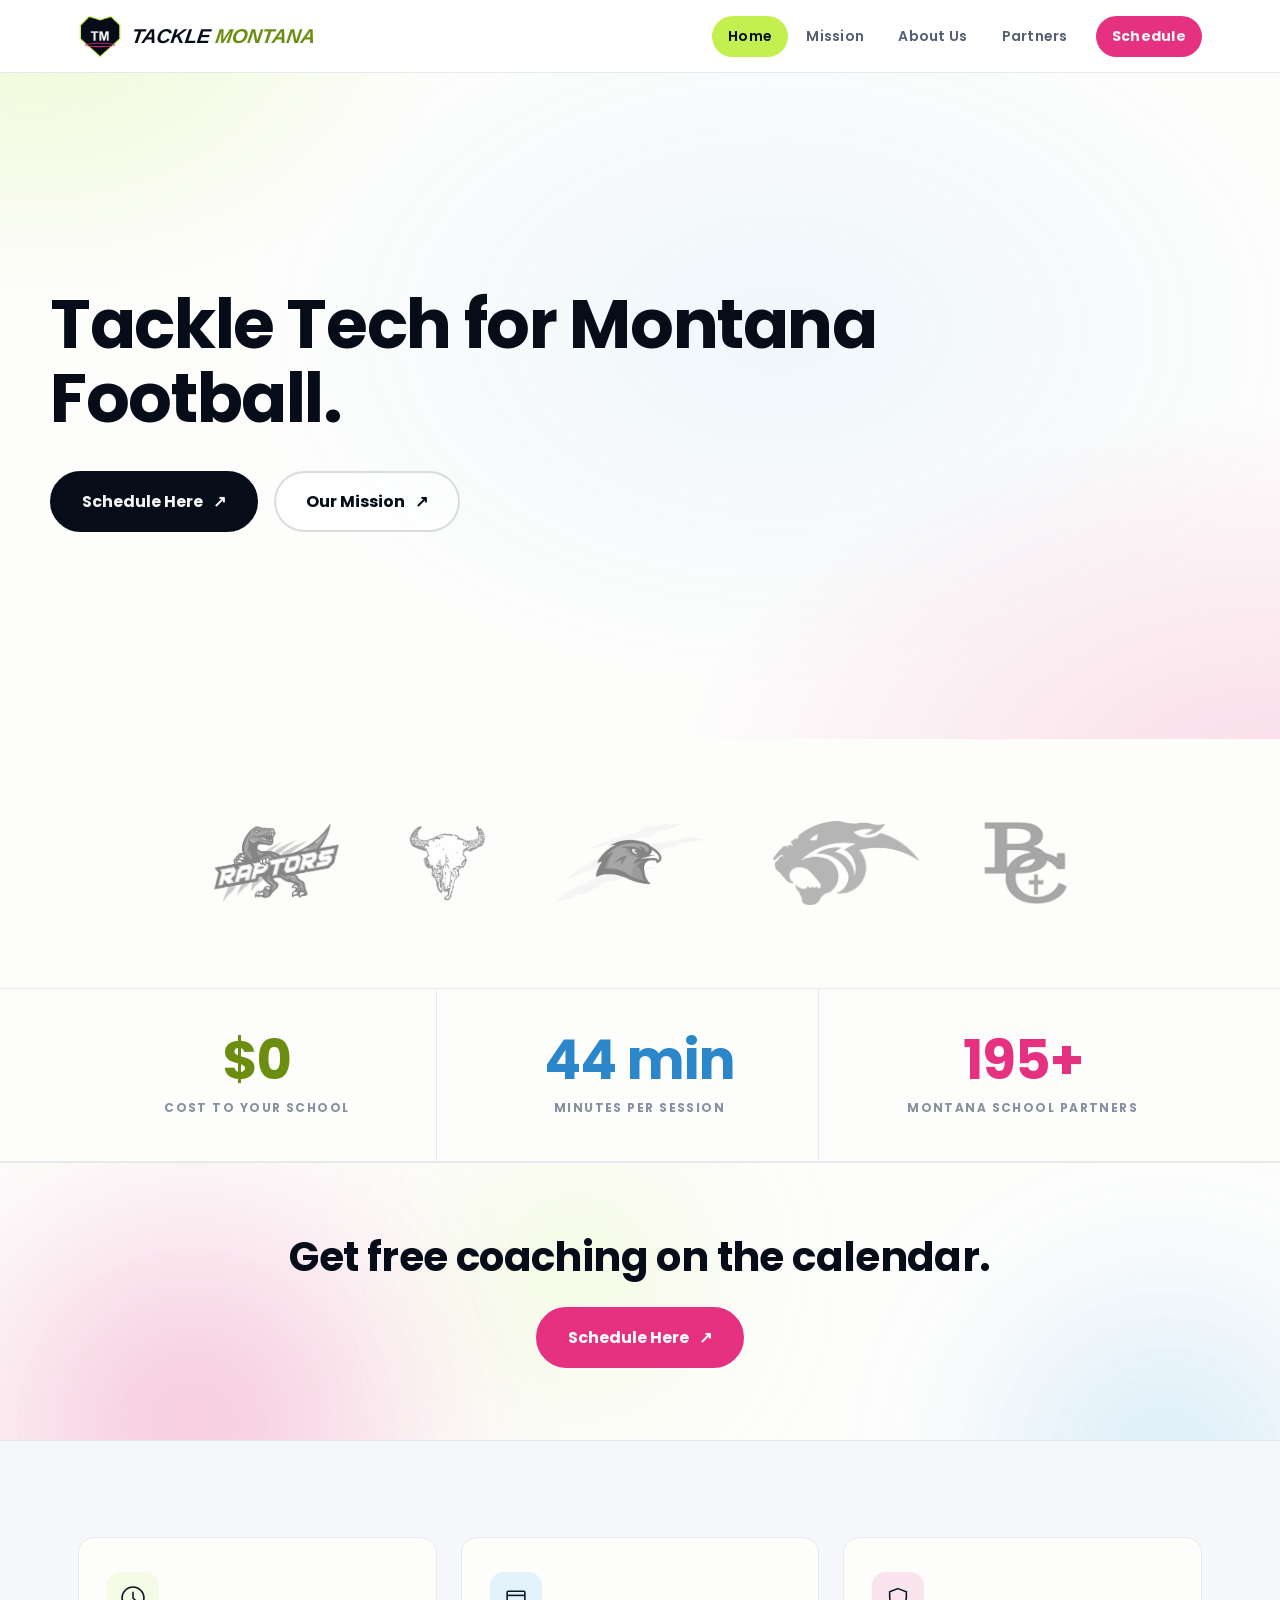
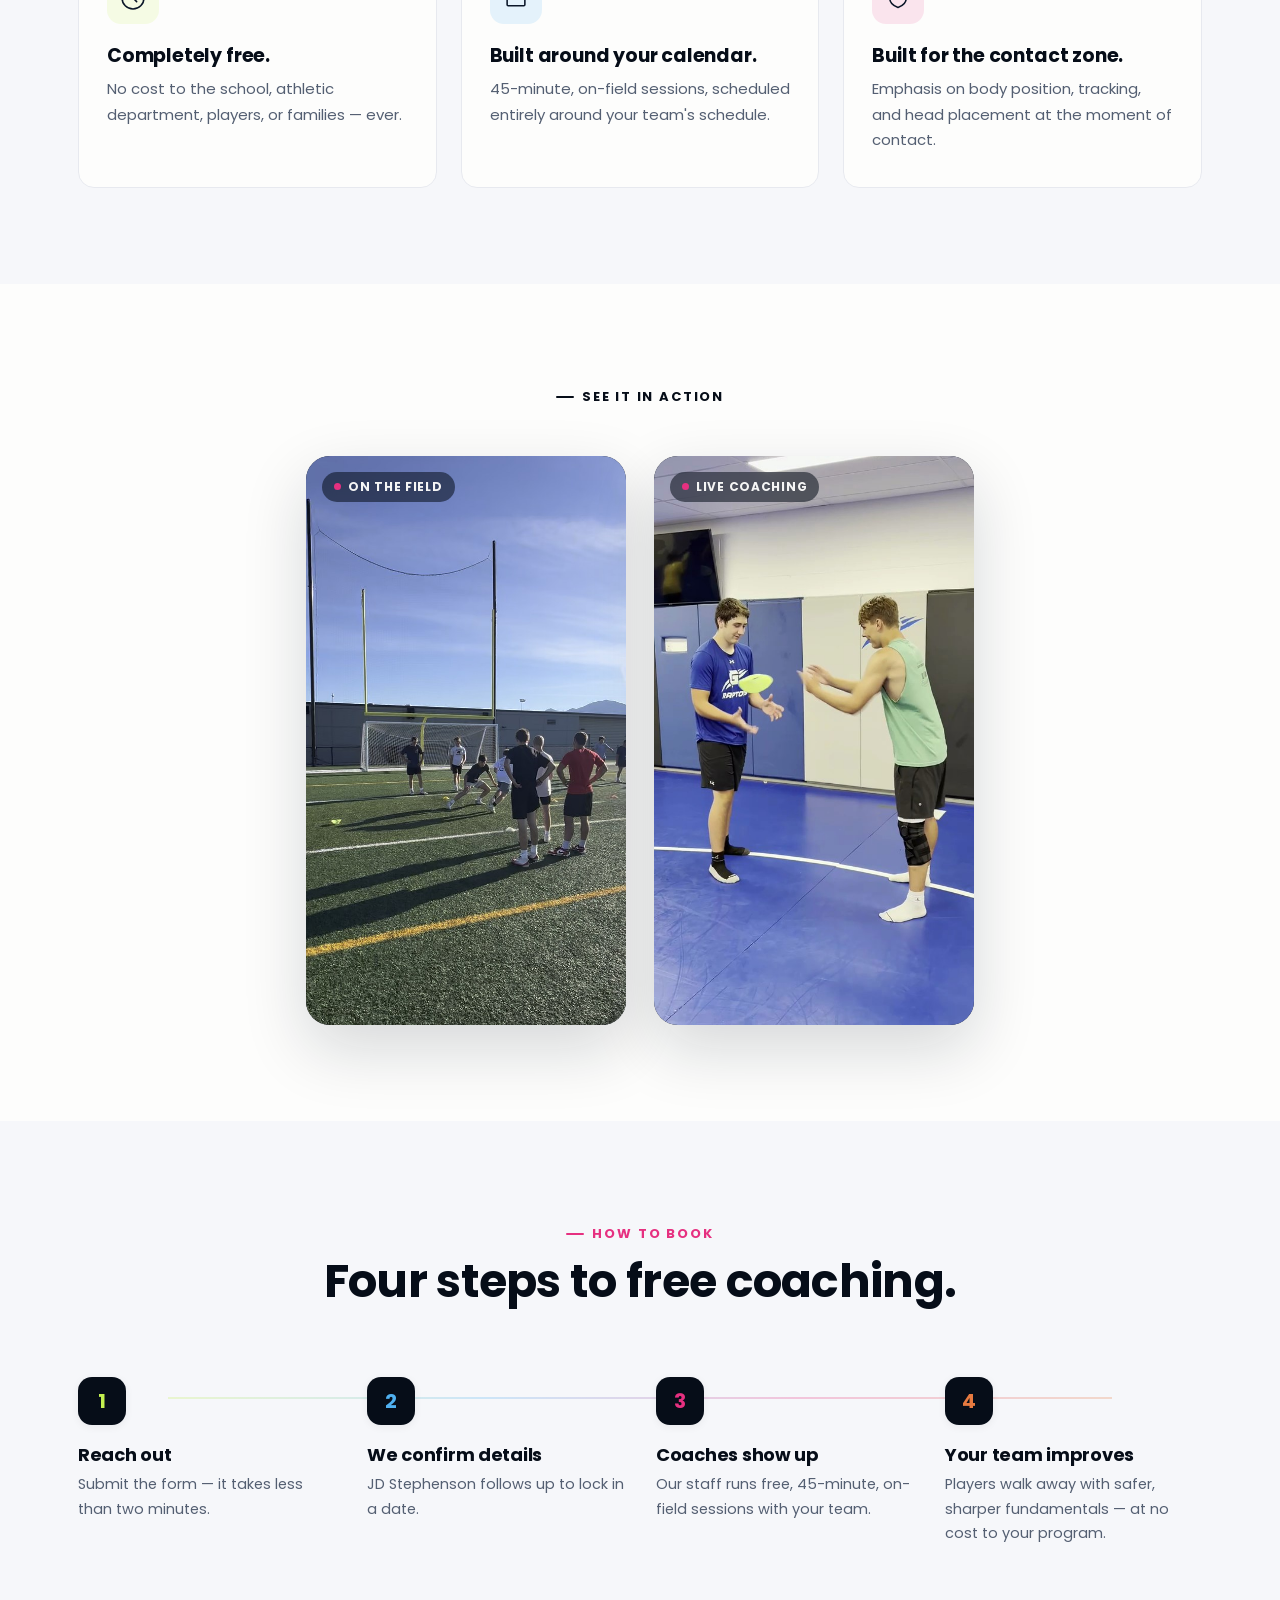
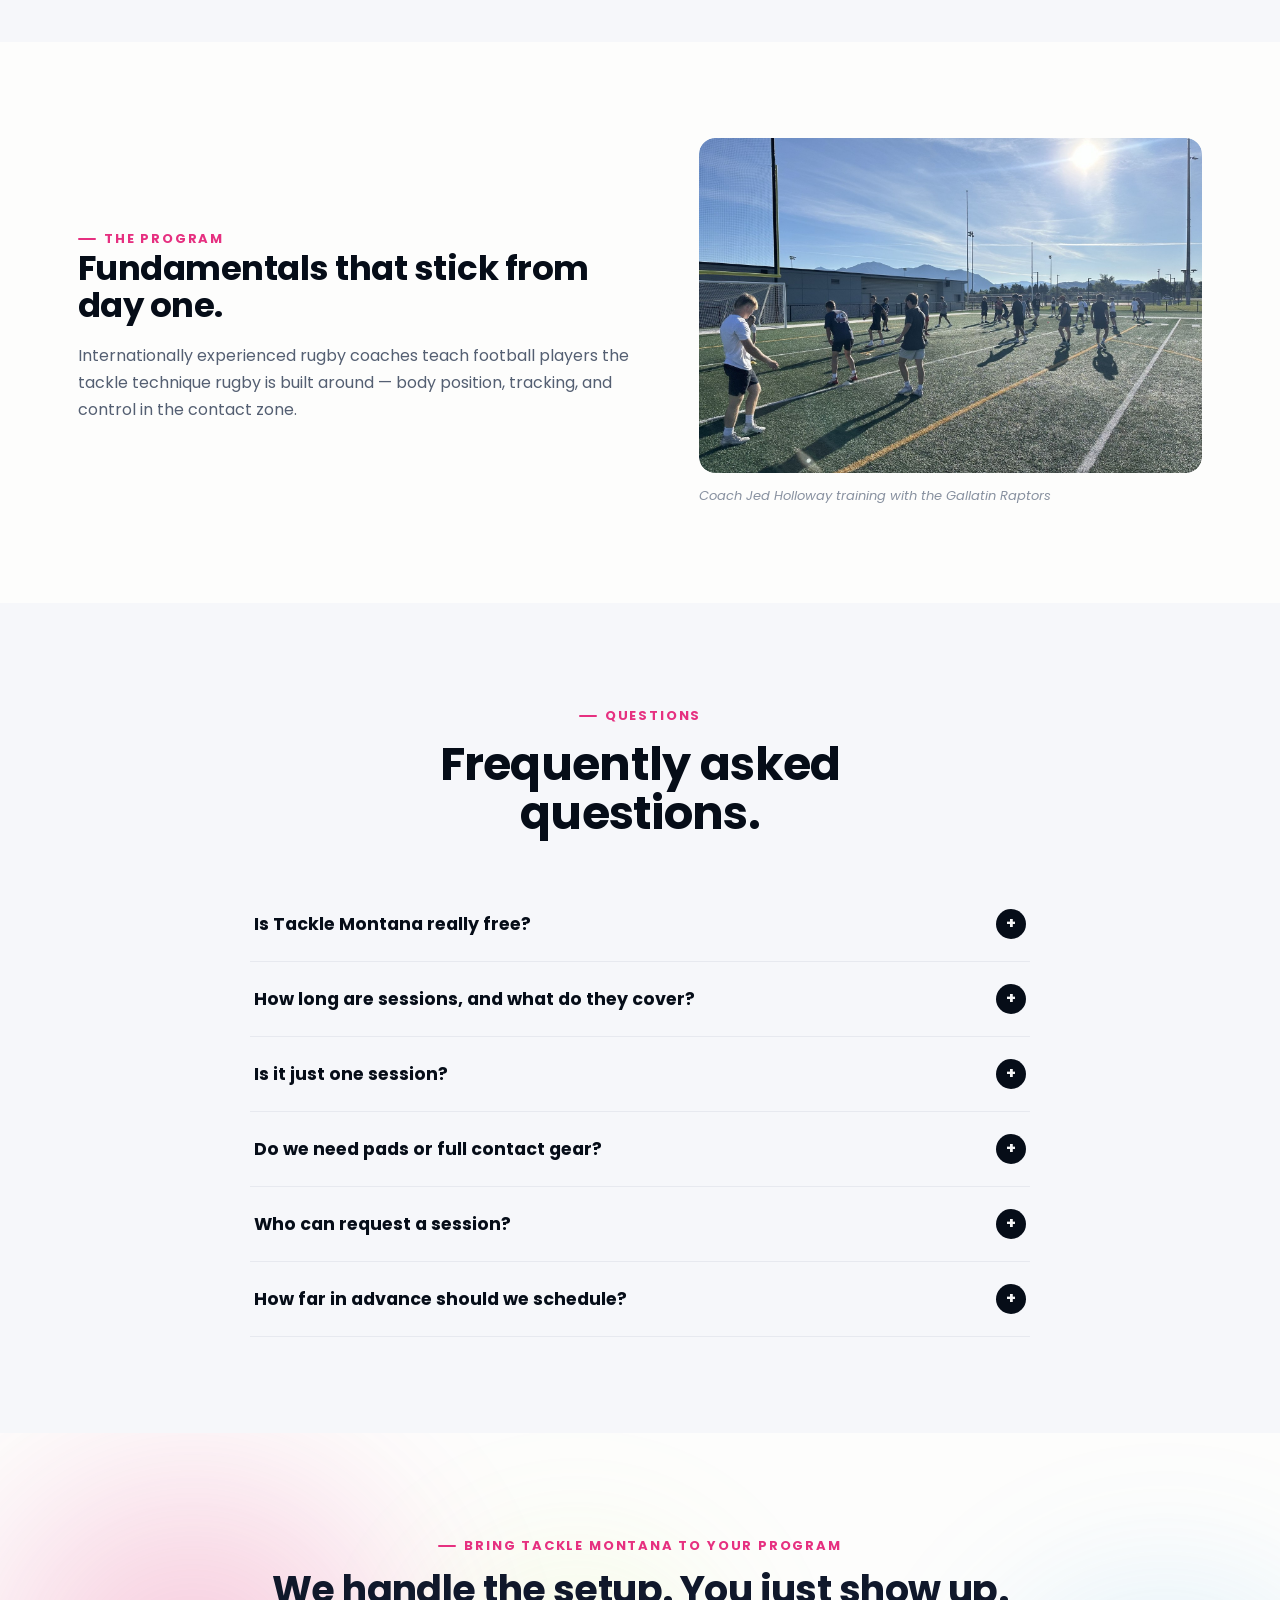
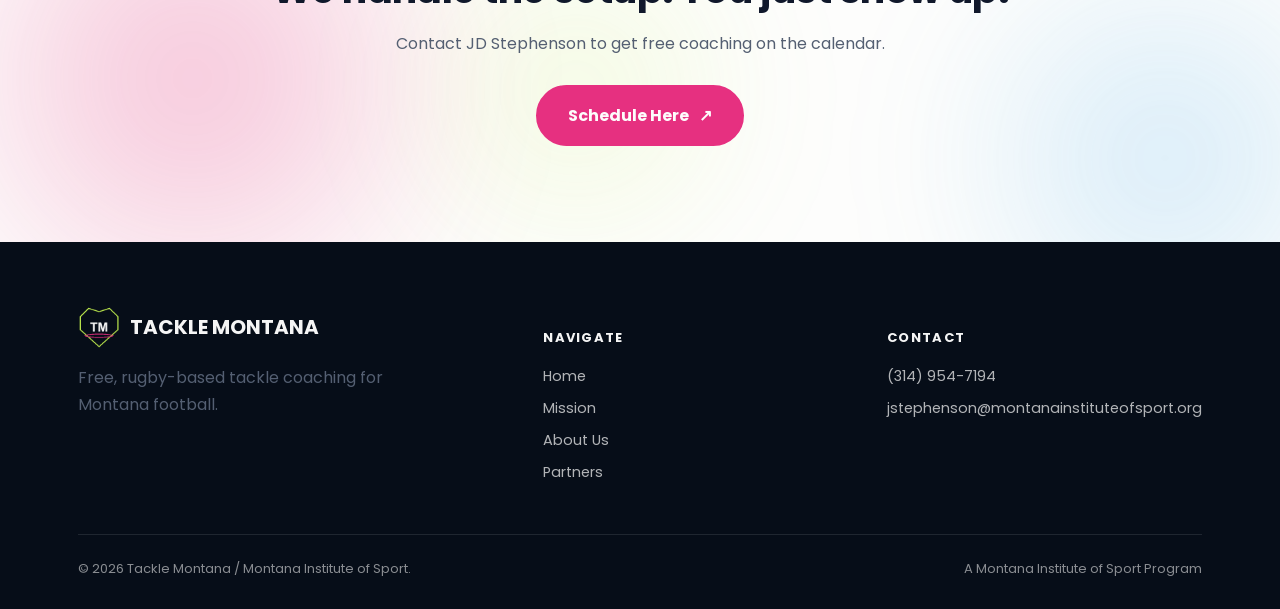
==== commit 17517368: "Fix off-center stats bar, restyle nav wordmark to match logo, re-stabilize video with sharper output" ====
--- a/index.html
+++ b/index.html
@@ -14,7 +14,7 @@
 
 <header class="site-header">
   <nav class="nav">
-    <a href="index.html" class="nav-brand"><img src="assets/logo_badge.png" alt="Tackle Montana logo">TACKLE <span class="accent">MONTANA</span></a>
+    <a href="index.html" class="nav-brand"><img src="assets/logo_badge.png" alt="Tackle Montana logo"><span class="brand-text">TACKLE <span class="accent">MONTANA</span></span></a>
     <button class="nav-toggle" aria-label="Toggle menu" aria-expanded="false">☰</button>
     <div class="nav-links">
       <a href="index.html" class="active">Home</a>
@@ -52,7 +52,7 @@
 </section>
 
 <section class="stats" aria-label="Tackle Montana at a glance">
-  <div class="wrap" style="display:grid; grid-template-columns:repeat(3,1fr); width:100%;">
+  <div class="wrap">
     <div class="stat"><div class="num">$0</div><div class="label">Cost to your school</div></div>
     <div class="stat"><div class="num" data-count="45" data-suffix=" min">0</div><div class="label">Minutes per session</div></div>
     <div class="stat"><div class="num" data-count="200" data-suffix="+">0</div><div class="label">Montana school partners</div></div>
--- a/styles.css
+++ b/styles.css
@@ -189,14 +189,19 @@
   display: flex;
   align-items: center;
   gap: 10px;
+  color: var(--navy-deep);
+}
+.nav-brand img { height: 44px; width: auto; }
+.nav-brand .brand-text {
   font-family: var(--font-display);
-  color: var(--navy-deep);
-  font-size: 19px;
-  font-weight: 700;
-  letter-spacing: 0.01em;
-}
-.nav-brand img { height: 44px; width: auto; }
-.nav-brand span.accent { color: var(--pink); }
+  font-size: 20px;
+  font-weight: 800;
+  letter-spacing: -0.01em;
+  font-style: italic;
+  transform: skew(-8deg);
+  display: inline-block;
+}
+.nav-brand span.accent { color: var(--lime-deep); }
 
 .nav-links {
   display: flex;
@@ -374,13 +379,6 @@
     var(--paper);
   will-change: transform;
 }
-.hero-bg::after {
-  content: "";
-  position: absolute;
-  inset: 0;
-  background-image: url("data:image/svg+xml,%3Csvg xmlns='http://www.w3.org/2000/svg' width='120' height='120'%3E%3Cg stroke='%23060D18' stroke-opacity='0.07' stroke-width='2' stroke-linecap='round'%3E%3Cpath d='M20 14v12M14 20h12'/%3E%3Cpath d='M100 60v12M94 66h12'/%3E%3Cpath d='M56 100v12M50 106h12'/%3E%3C/g%3E%3C/svg%3E");
-  background-size: 120px 120px;
-}
 .hero-inner {
   position: relative;
   z-index: 2;
@@ -438,14 +436,16 @@
    STAT STRIP
    ============================================ */
 .stats {
+  background: var(--paper);
+  border-top: 1px solid var(--line);
+  border-bottom: 1px solid var(--line);
+  position: relative;
+  z-index: 2;
+}
+.stats .wrap {
   display: grid;
   grid-template-columns: repeat(3, 1fr);
   gap: 24px;
-  background: var(--paper);
-  border-top: 1px solid var(--line);
-  border-bottom: 1px solid var(--line);
-  position: relative;
-  z-index: 2;
 }
 .stat {
   text-align: center;
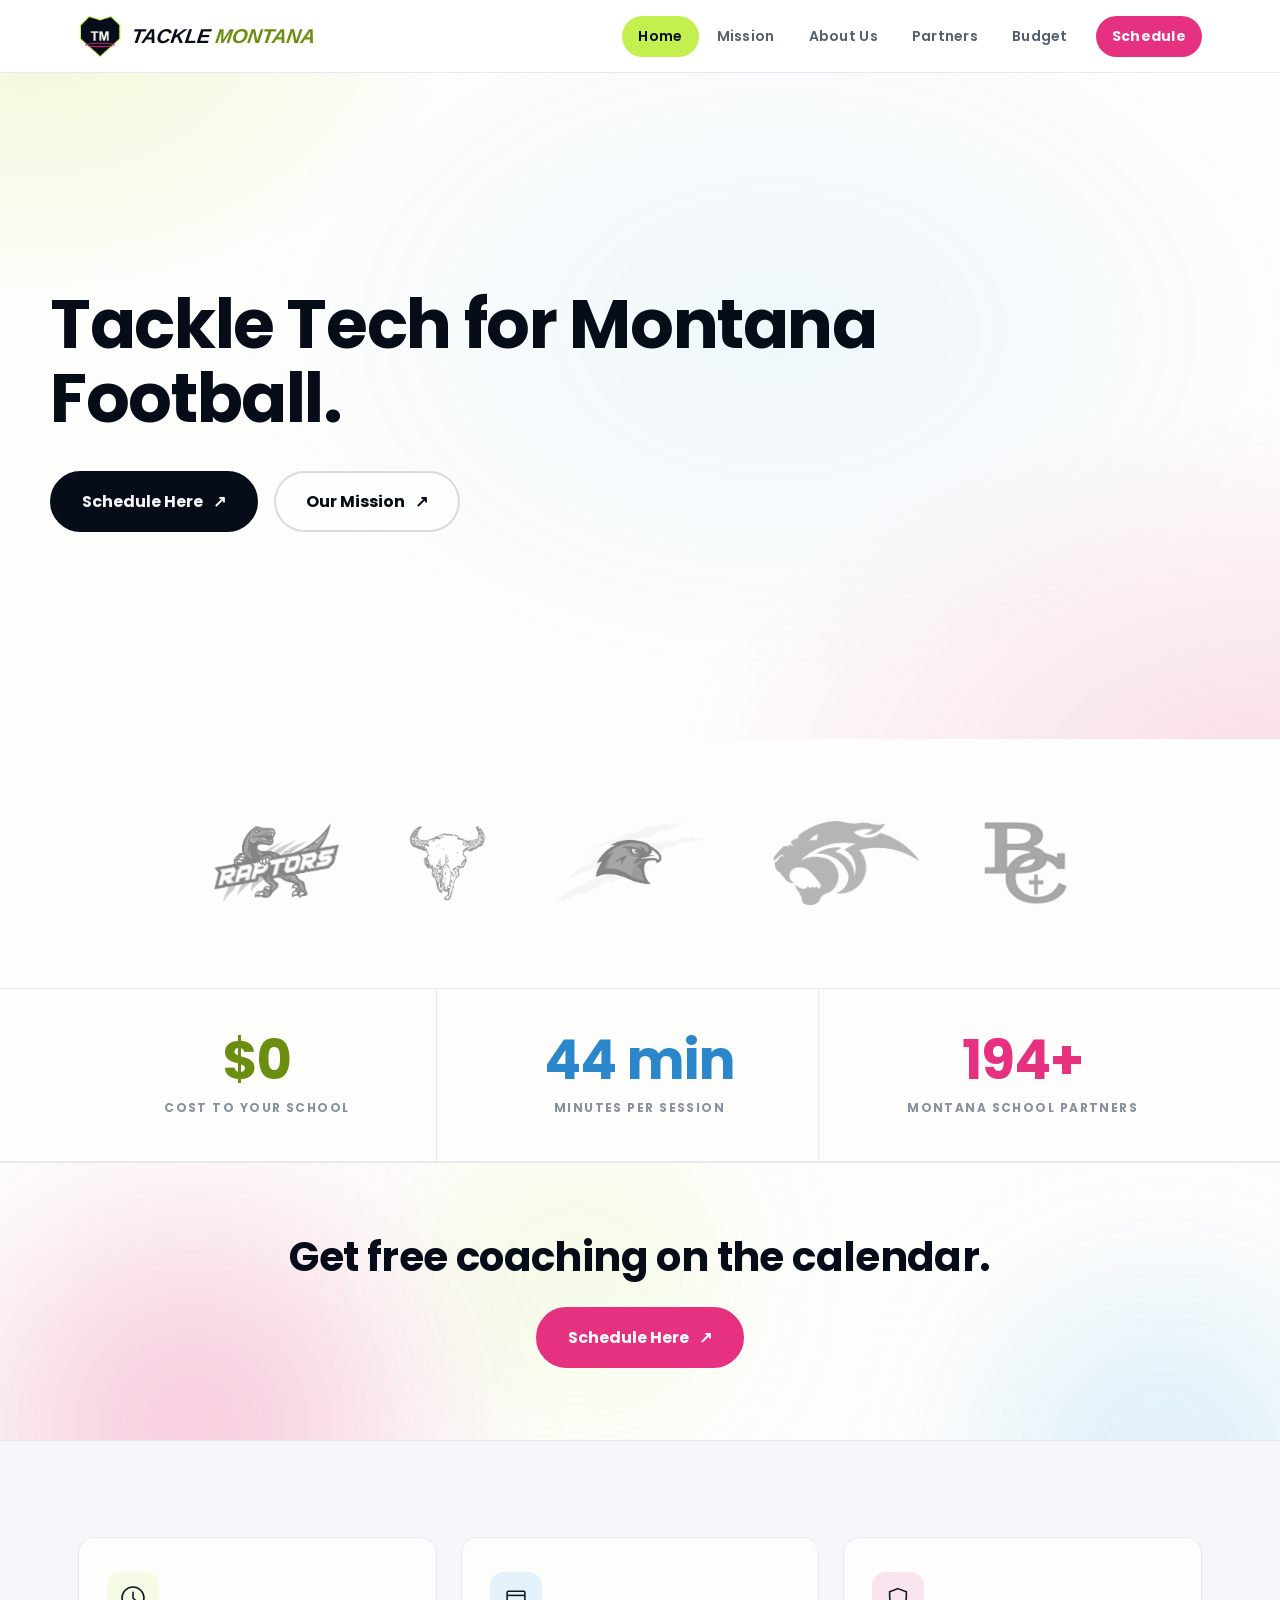
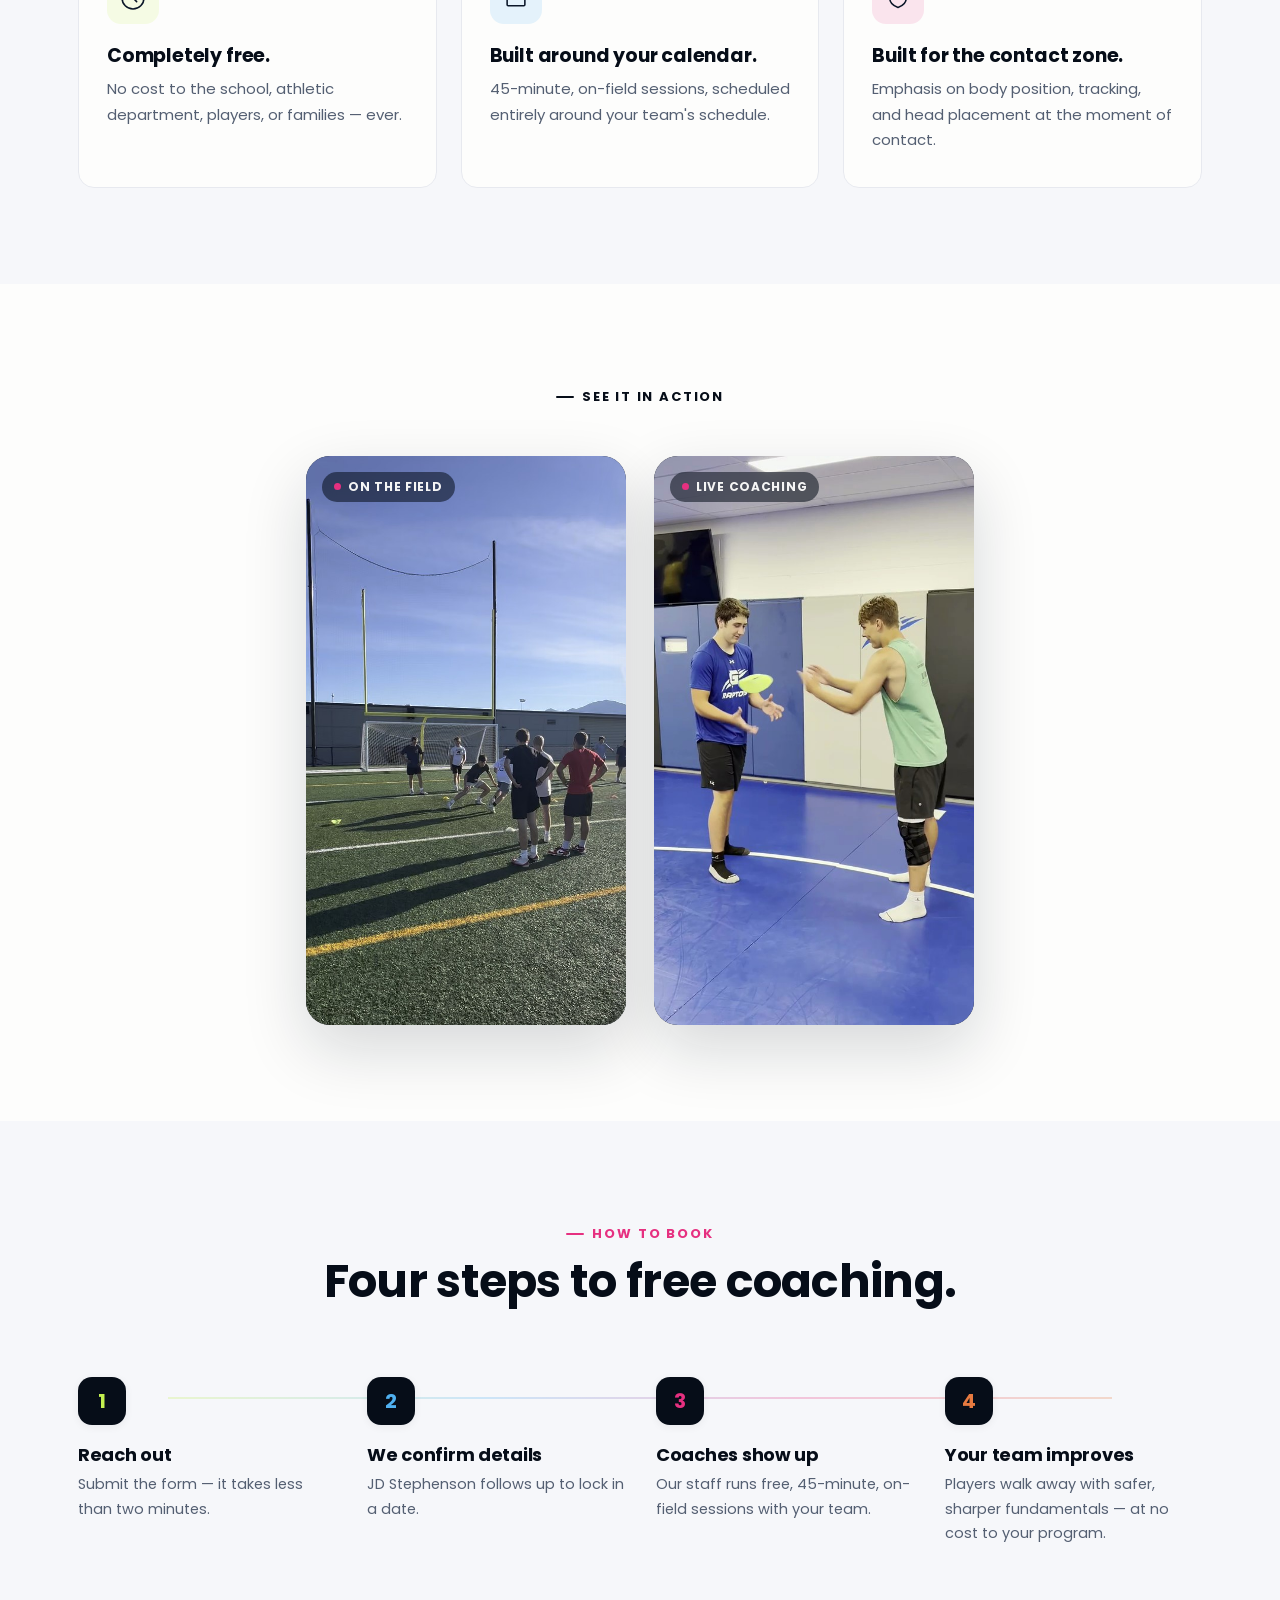
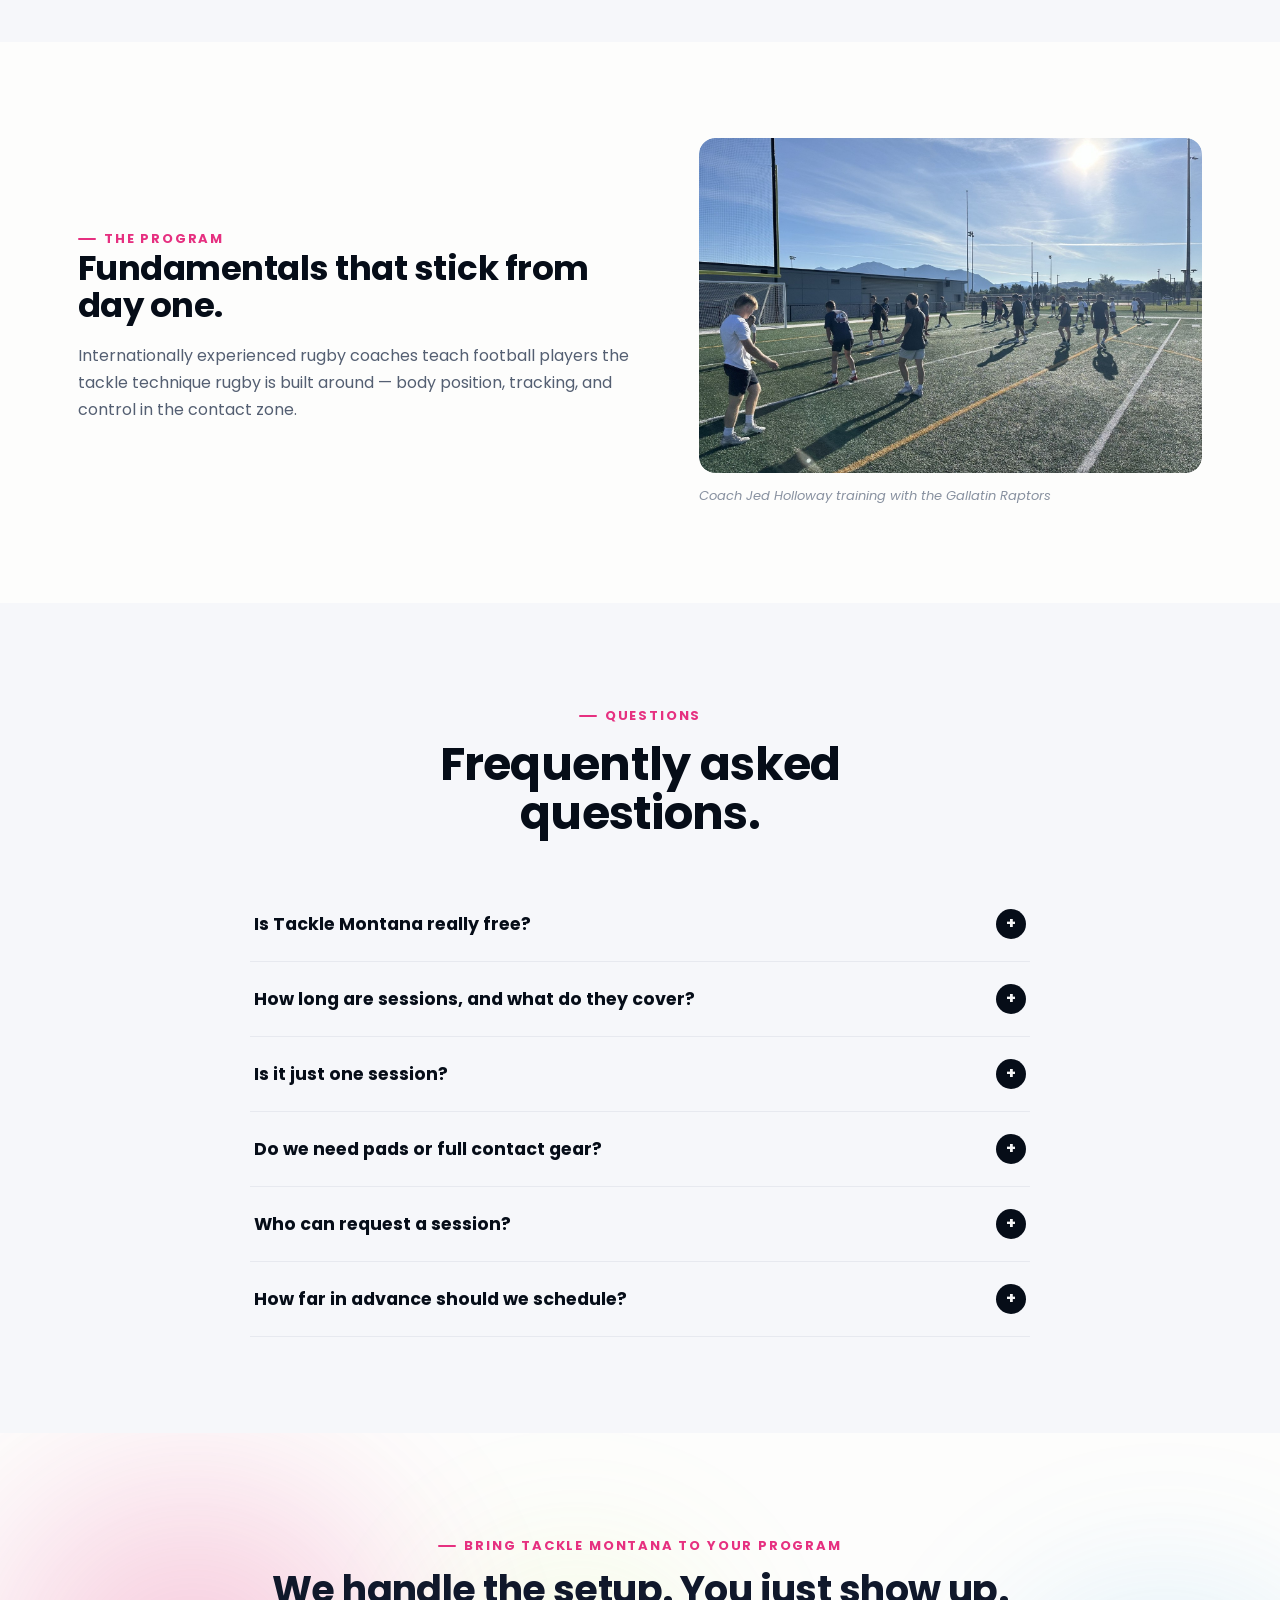
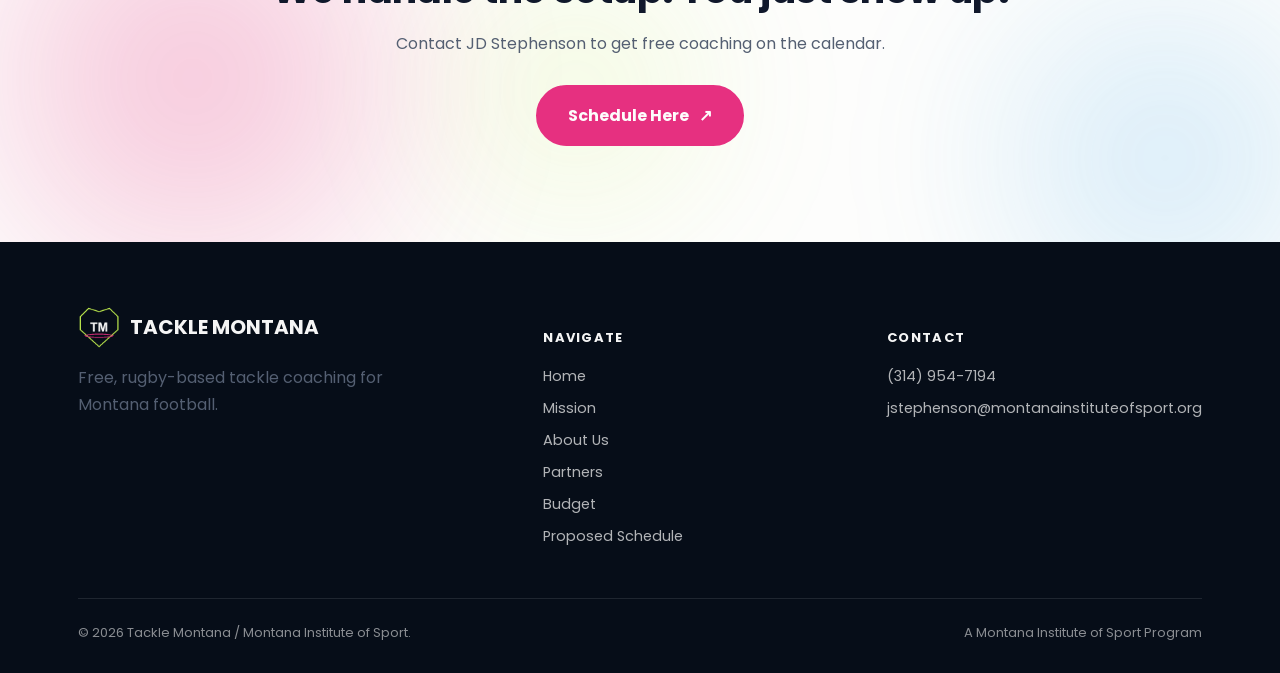
==== commit 358e2fb6: "Add Budget and Proposed Schedule pages with an expandable cost breakdown Budget page presents the ~$" ====
--- a/index.html
+++ b/index.html
@@ -21,6 +21,7 @@
       <a href="mission.html">Mission</a>
       <a href="about.html">About Us</a>
       <a href="partners.html">Partners</a>
+      <a href="pricing.html">Budget</a>
       <a href="https://docs.google.com/forms/u/3/d/e/1FAIpQLSf6CSPPVzXjGWTdhNy8_GK6WcX5dSI_mU9gvmukcVmK6zs5qw/viewform?usp=header" class="nav-cta" target="_blank" rel="noopener">Schedule</a>
     </div>
   </nav>
@@ -222,7 +223,10 @@
         <a href="mission.html">Mission</a>
         <a href="about.html">About Us</a>
         <a href="partners.html">Partners</a>
-      </div>
+        <a href="pricing.html">Budget</a>
+        <a href="schedule.html">Proposed Schedule</a>
+      </div>
+
       <div class="footer-col">
         <h5>Contact</h5>
         <a href="tel:3149547194">(314) 954-7194</a>
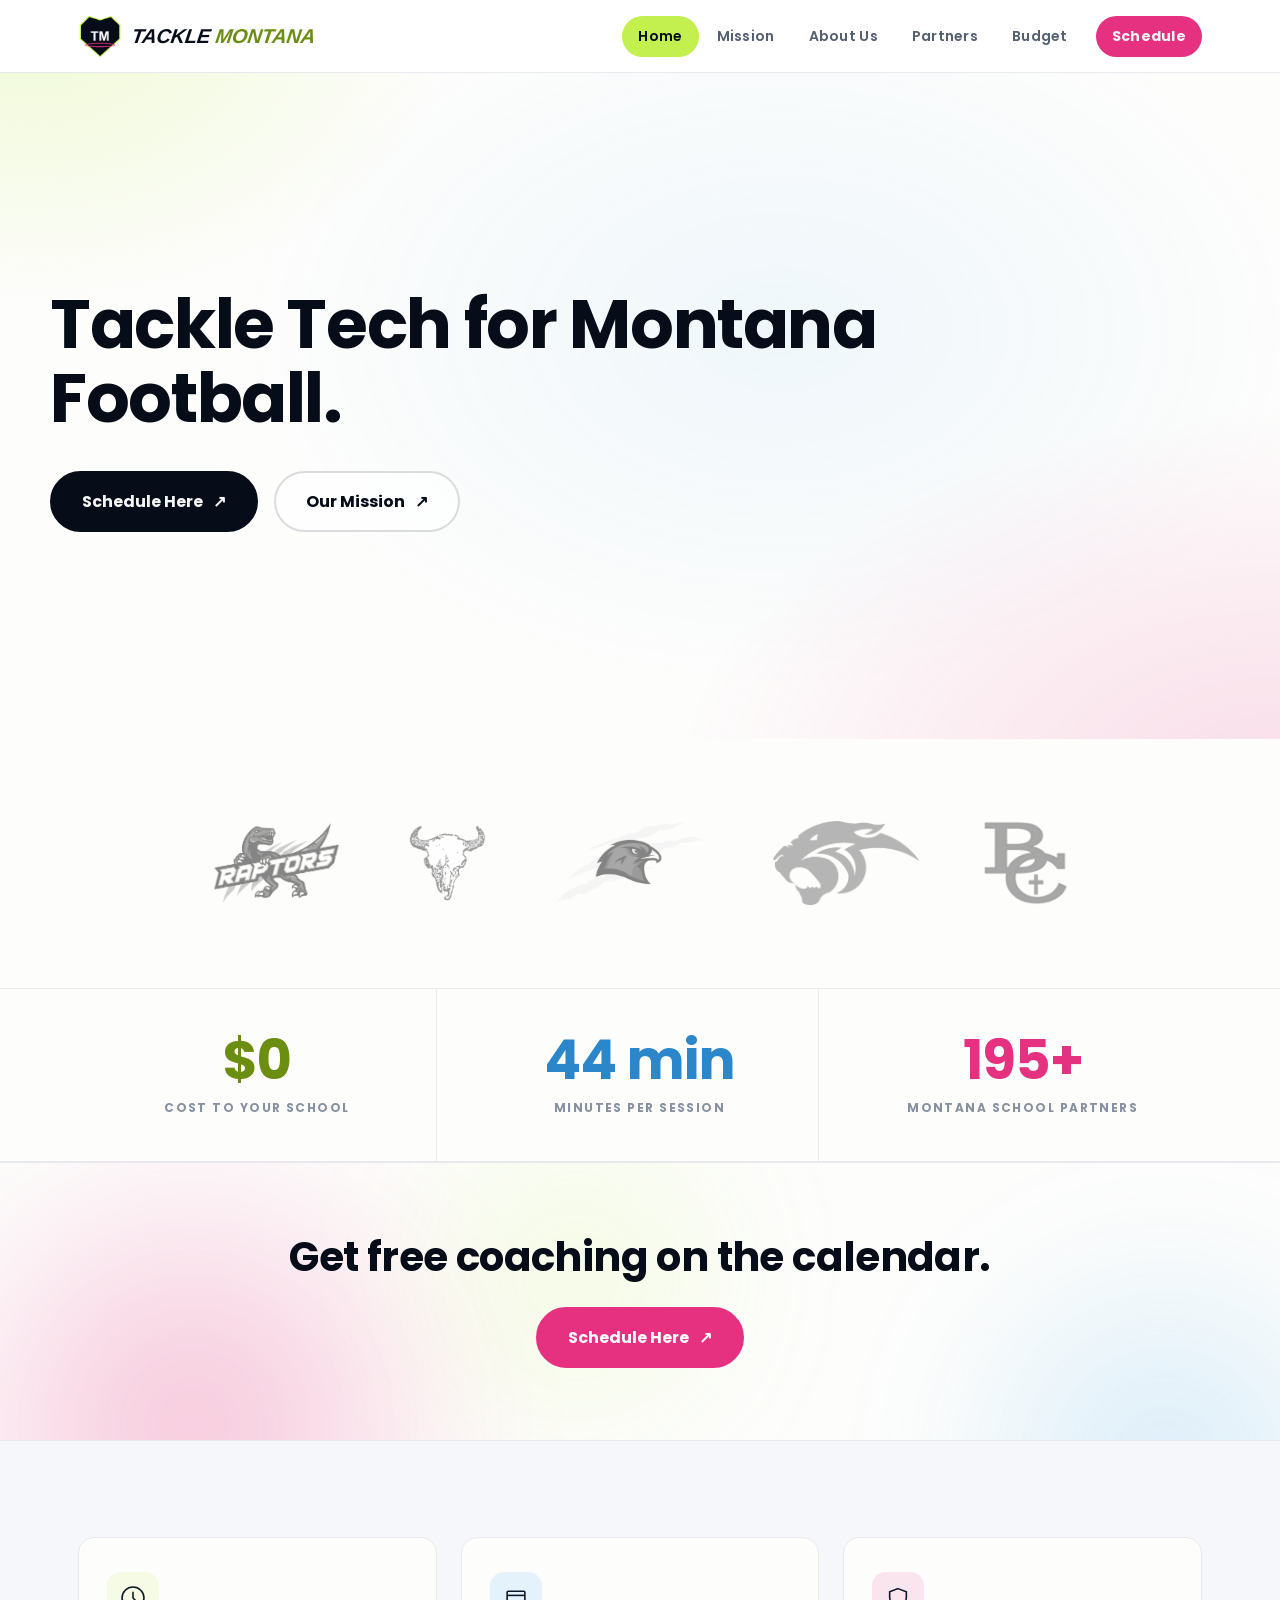
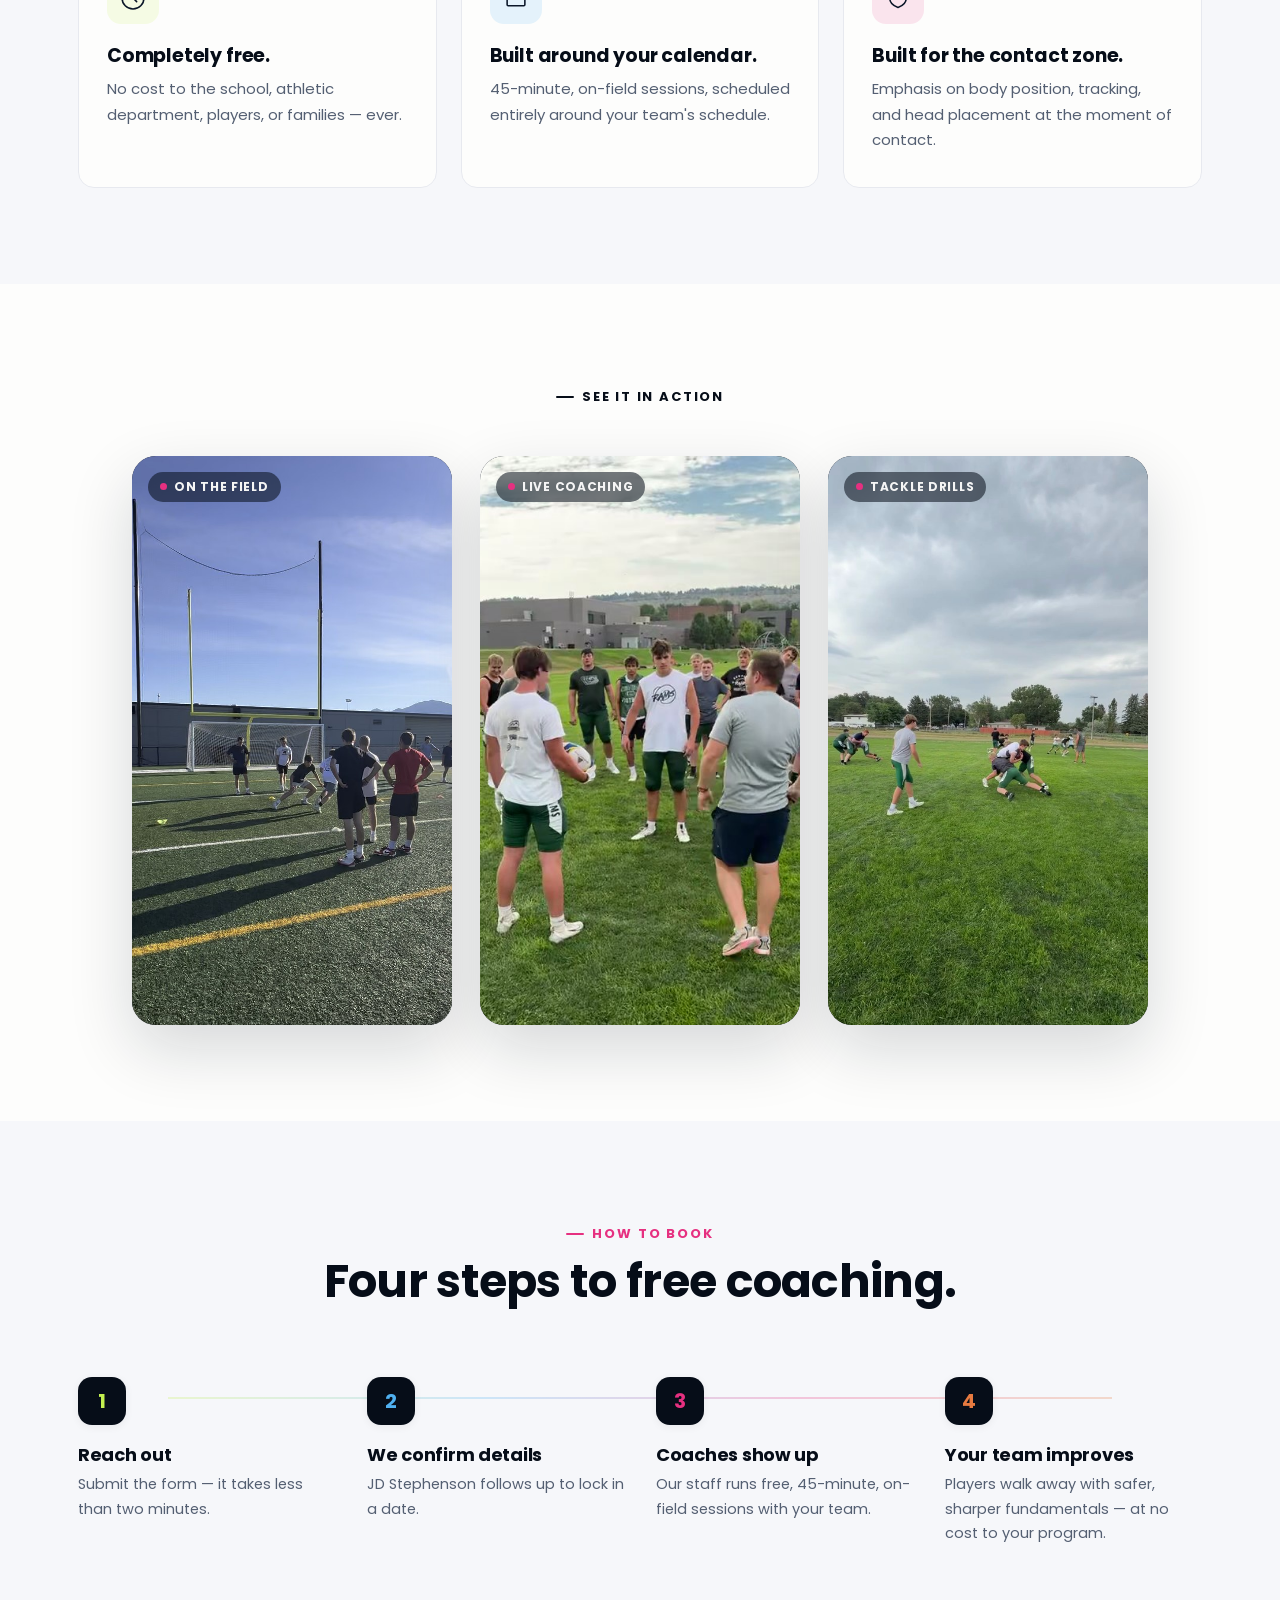
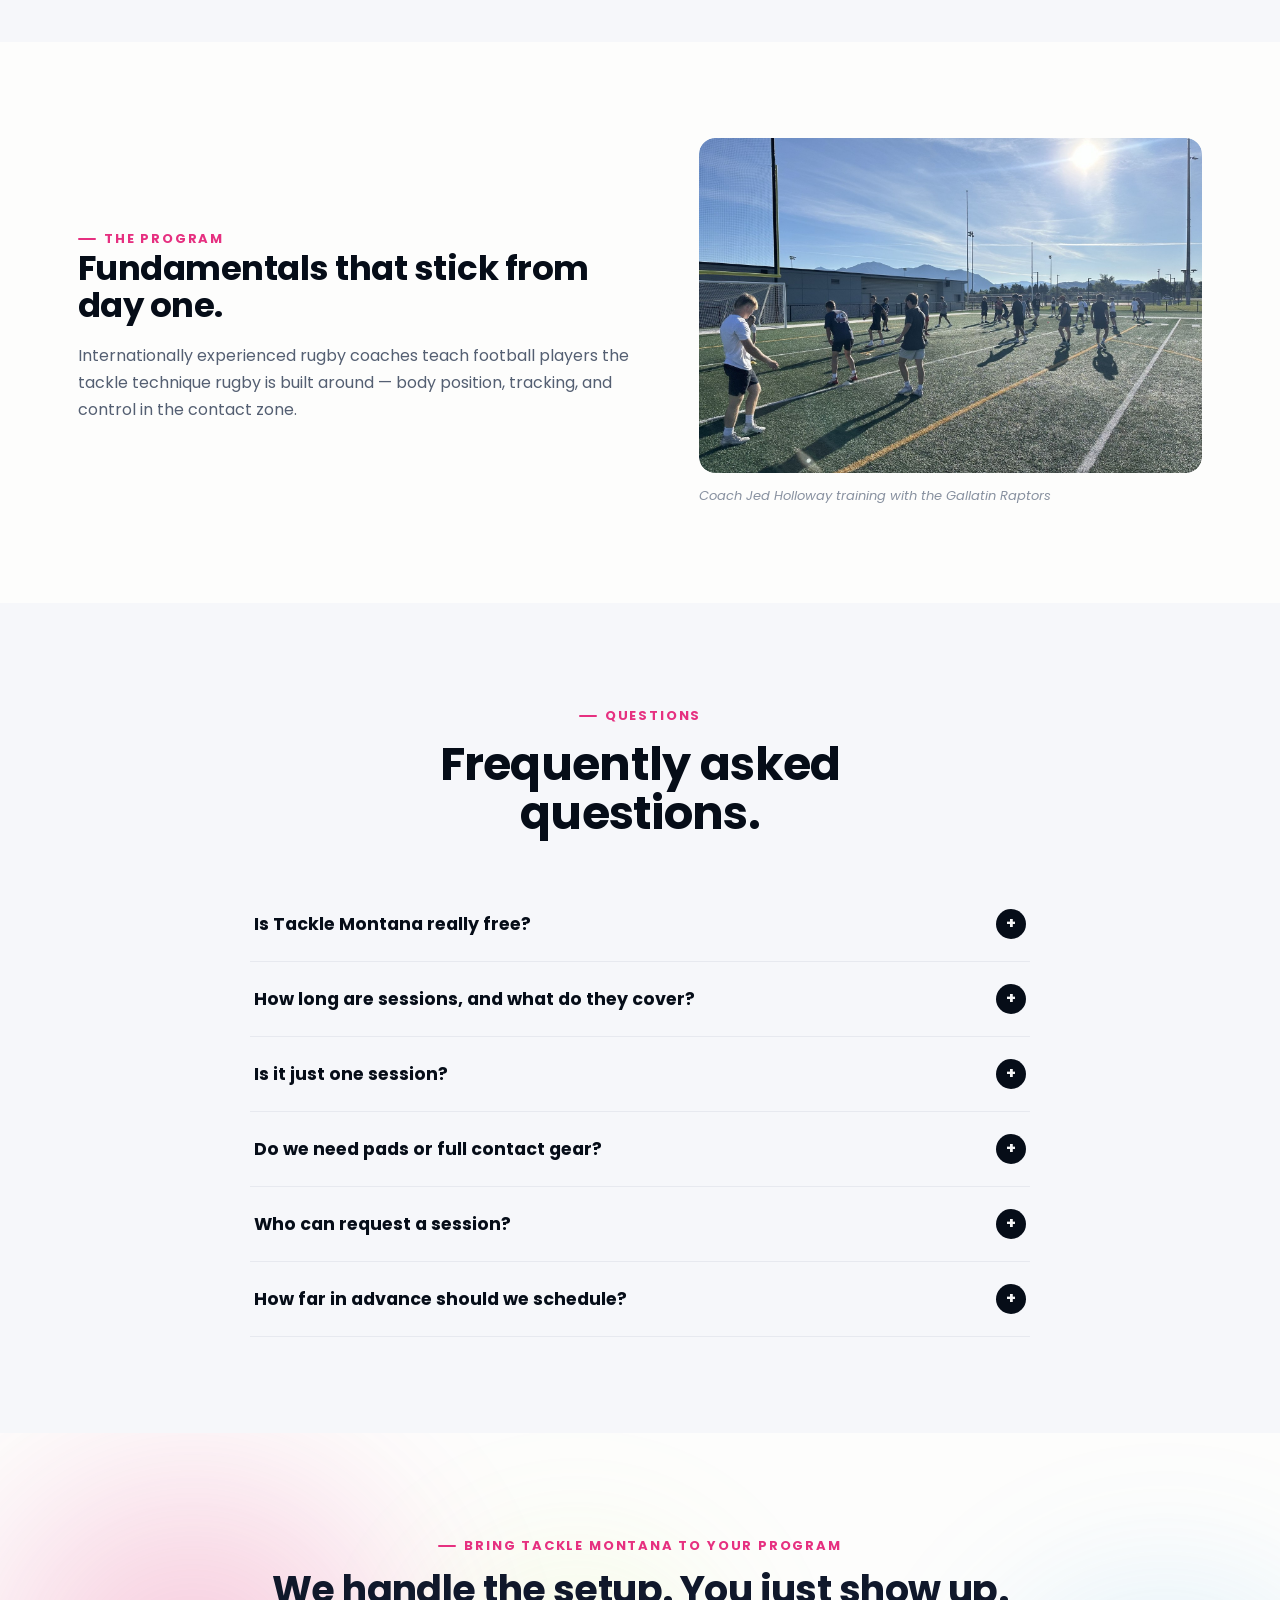
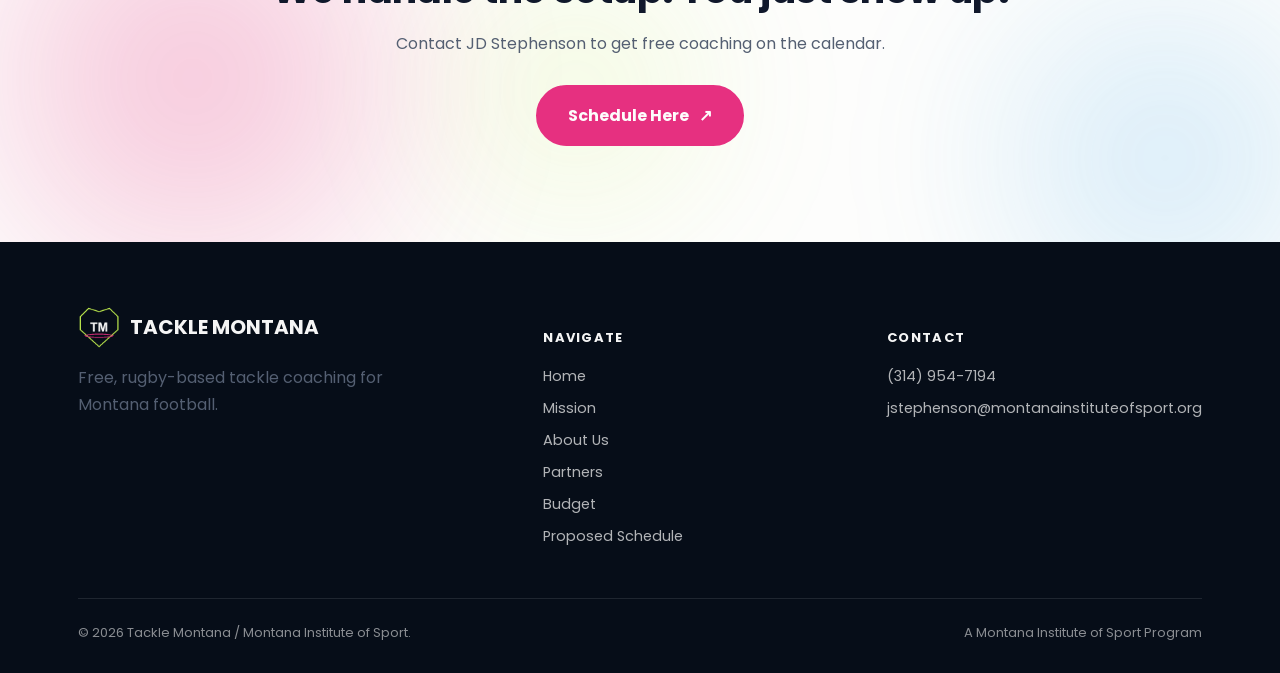
==== commit f6c849ab: "Add real coaching/drill footage and photos from the latest clinic shoot Homepage video grid: replace" ====
--- a/index.html
+++ b/index.html
@@ -108,7 +108,11 @@
       </div>
       <div class="video-frame r-item">
         <span class="video-badge"><span class="dot"></span>Live Coaching</span>
-        <video src="assets/technique_video.mp4" poster="assets/technique_video_poster.jpg" muted loop playsinline preload="metadata"></video>
+        <video src="assets/coaching_huddle.mp4" poster="assets/coaching_huddle_poster.jpg" muted loop playsinline preload="metadata"></video>
+      </div>
+      <div class="video-frame r-item">
+        <span class="video-badge"><span class="dot"></span>Tackle Drills</span>
+        <video src="assets/tackle_drills.mp4" poster="assets/tackle_drills_poster.jpg" muted loop playsinline preload="metadata"></video>
       </div>
     </div>
   </div>
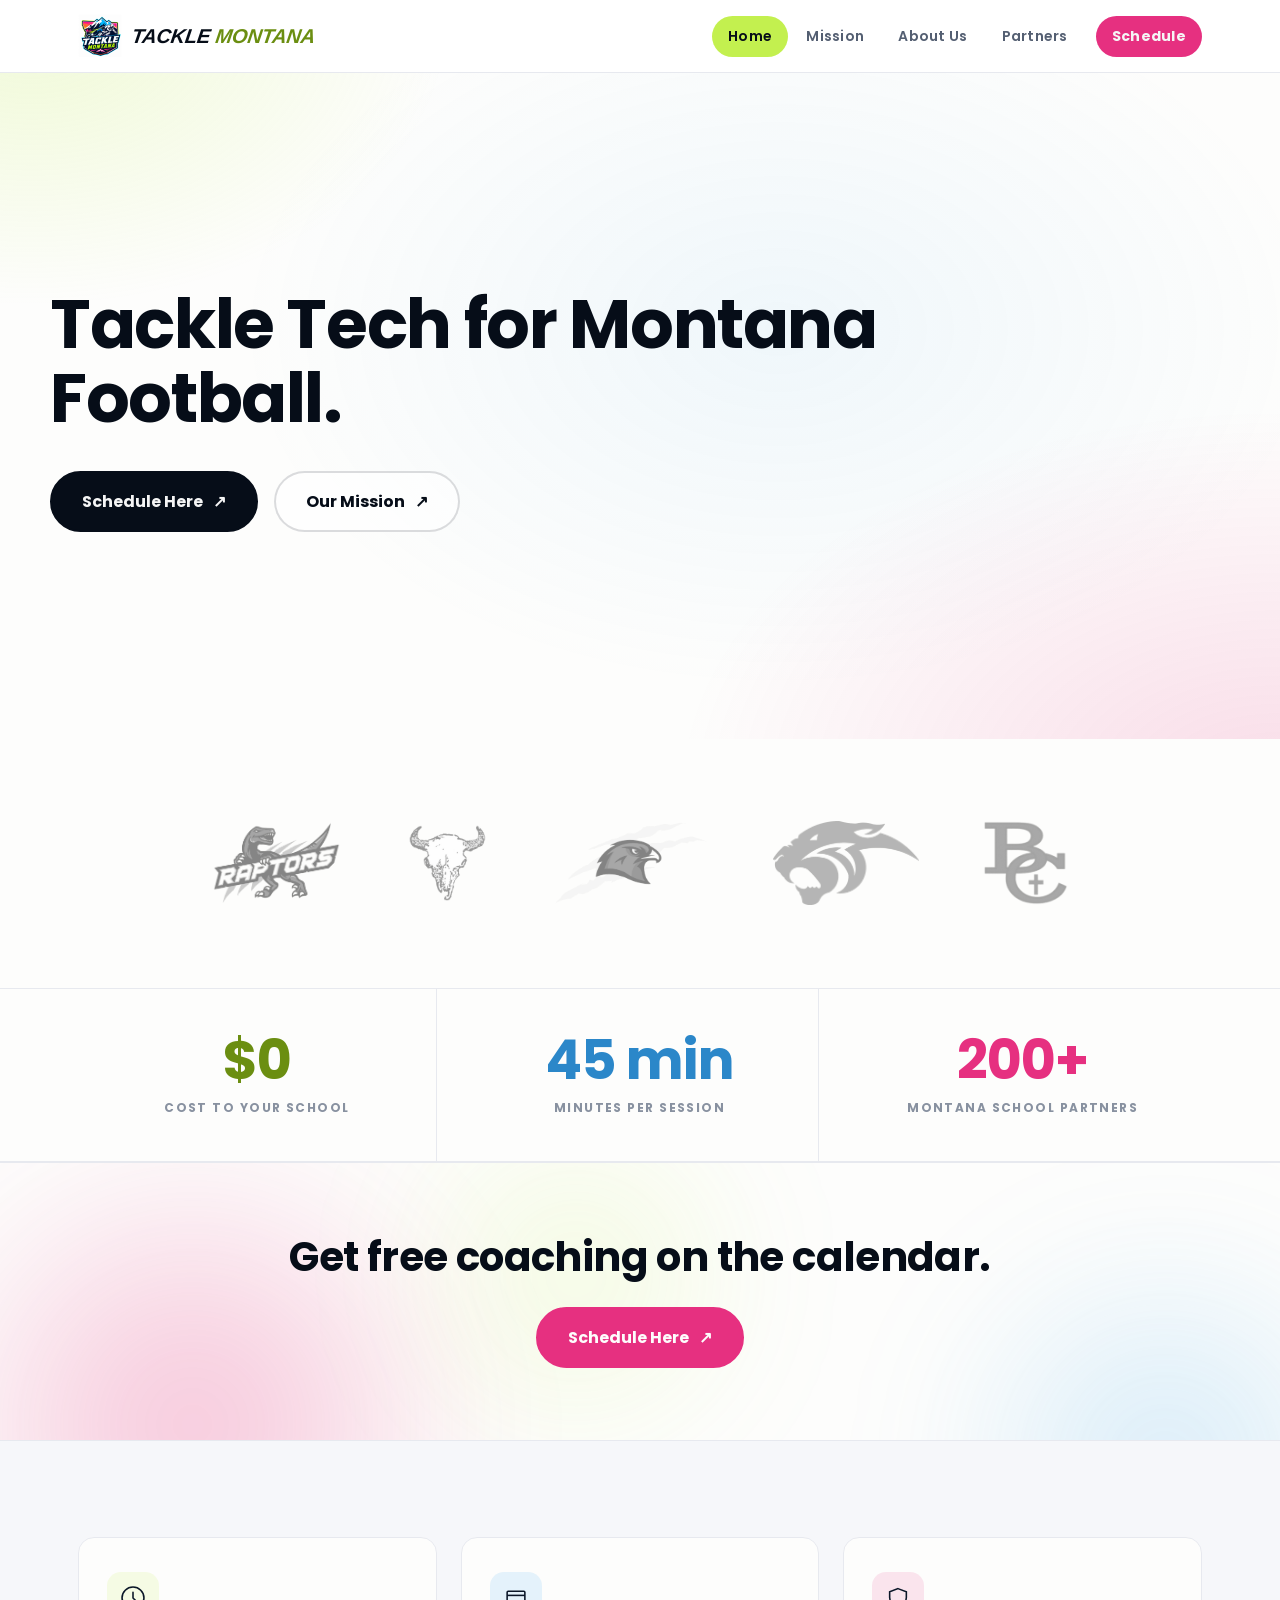
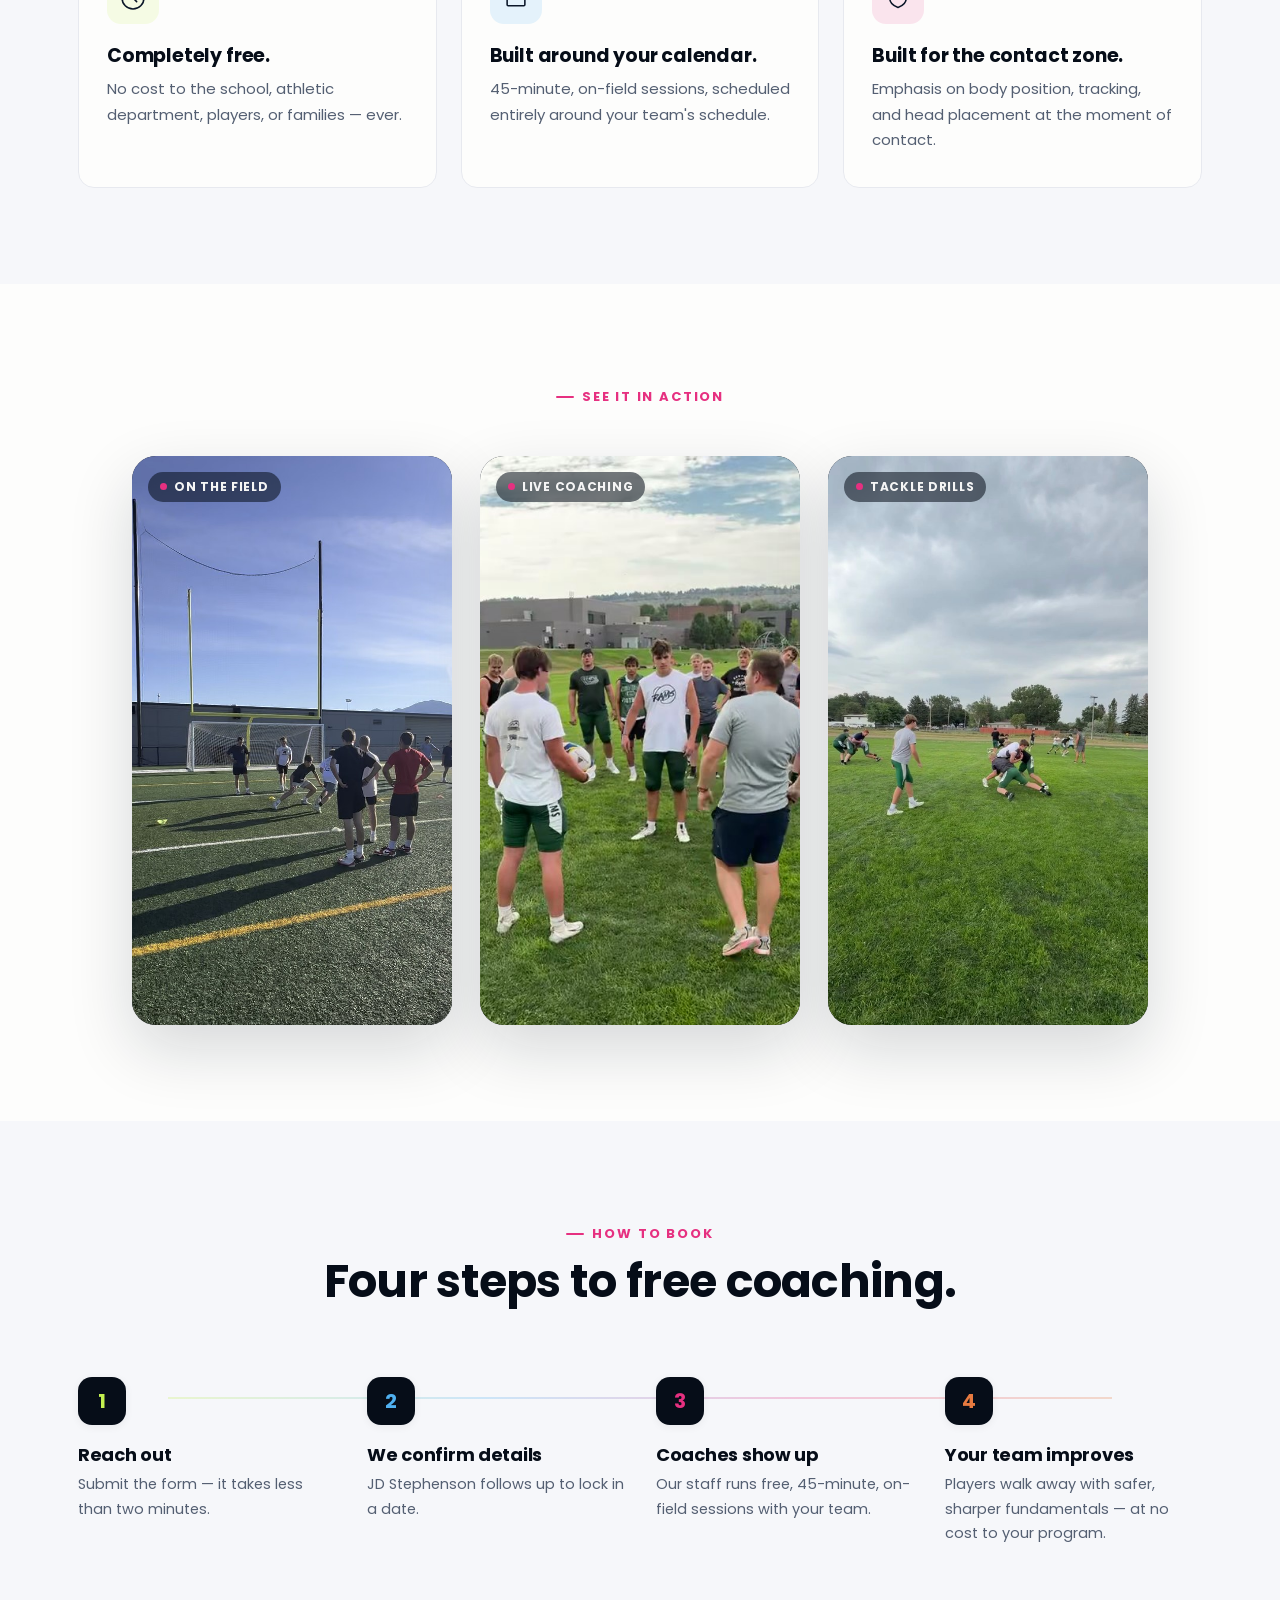
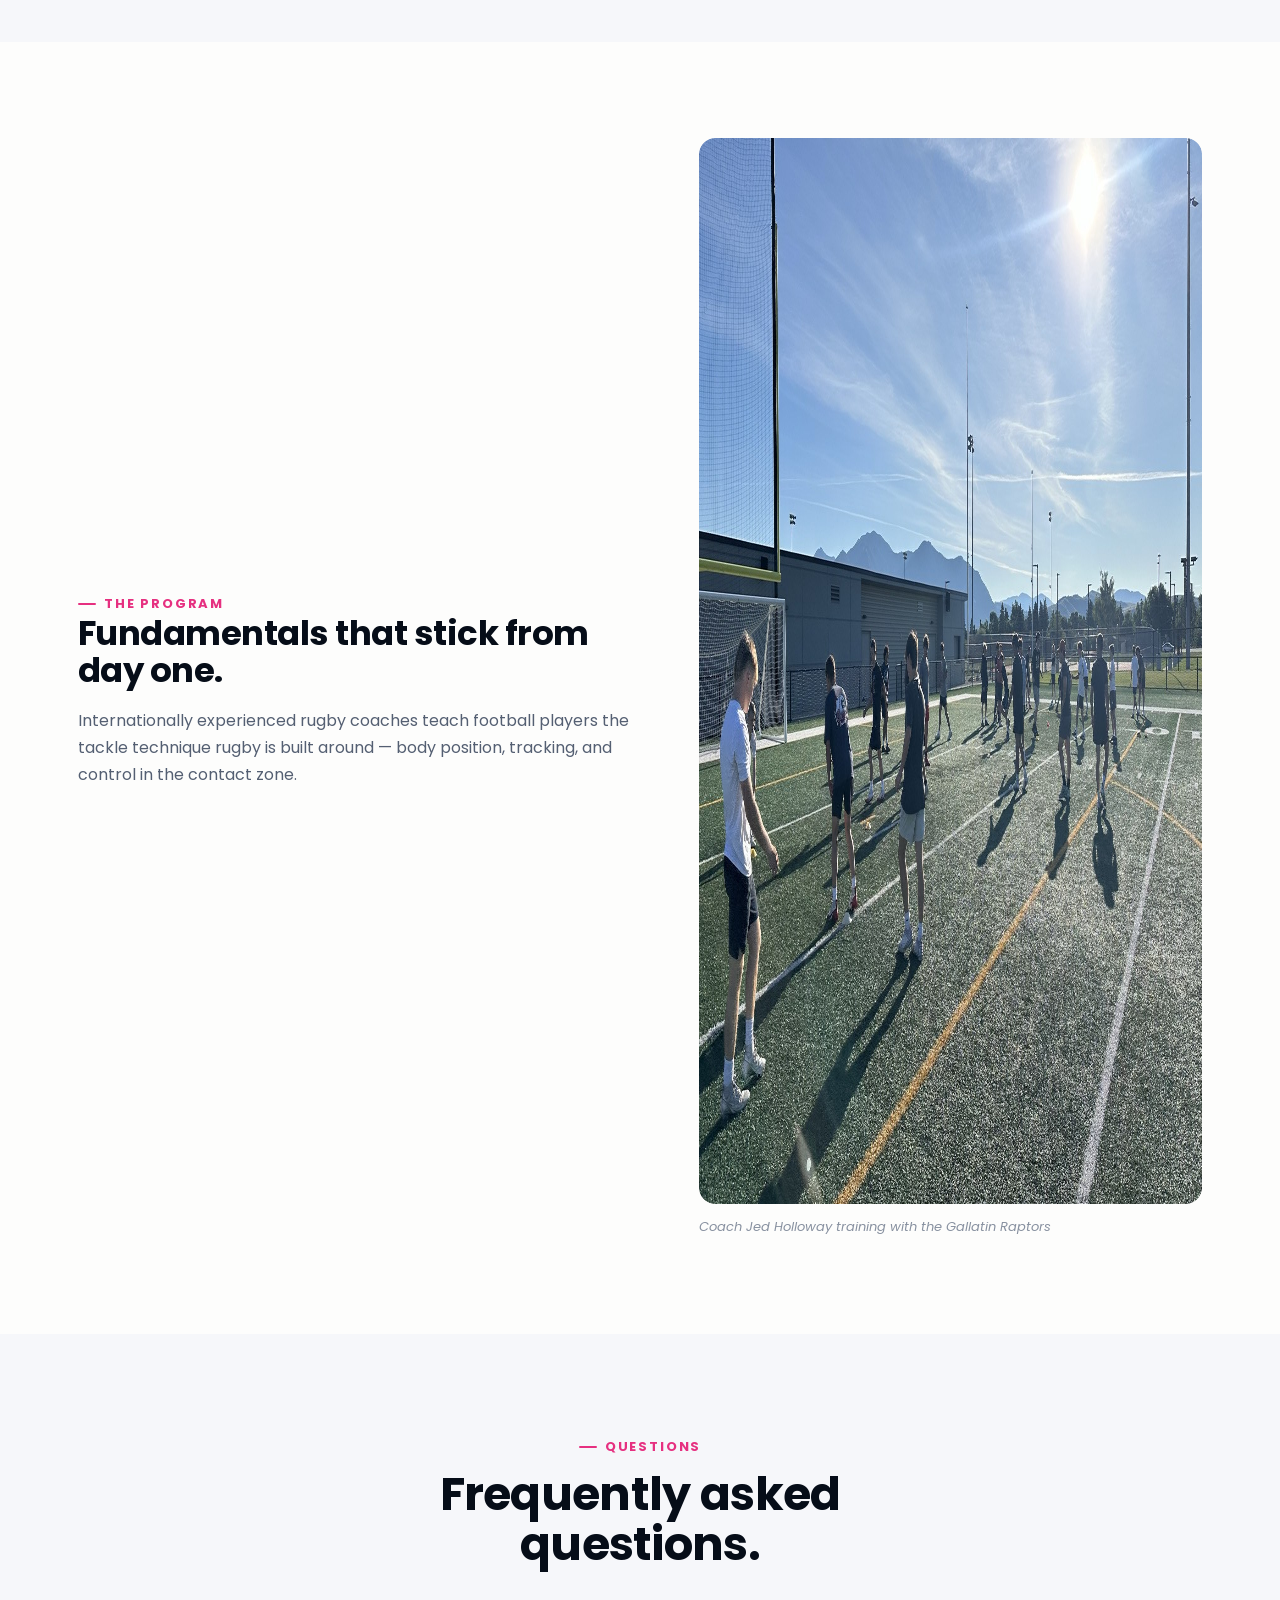
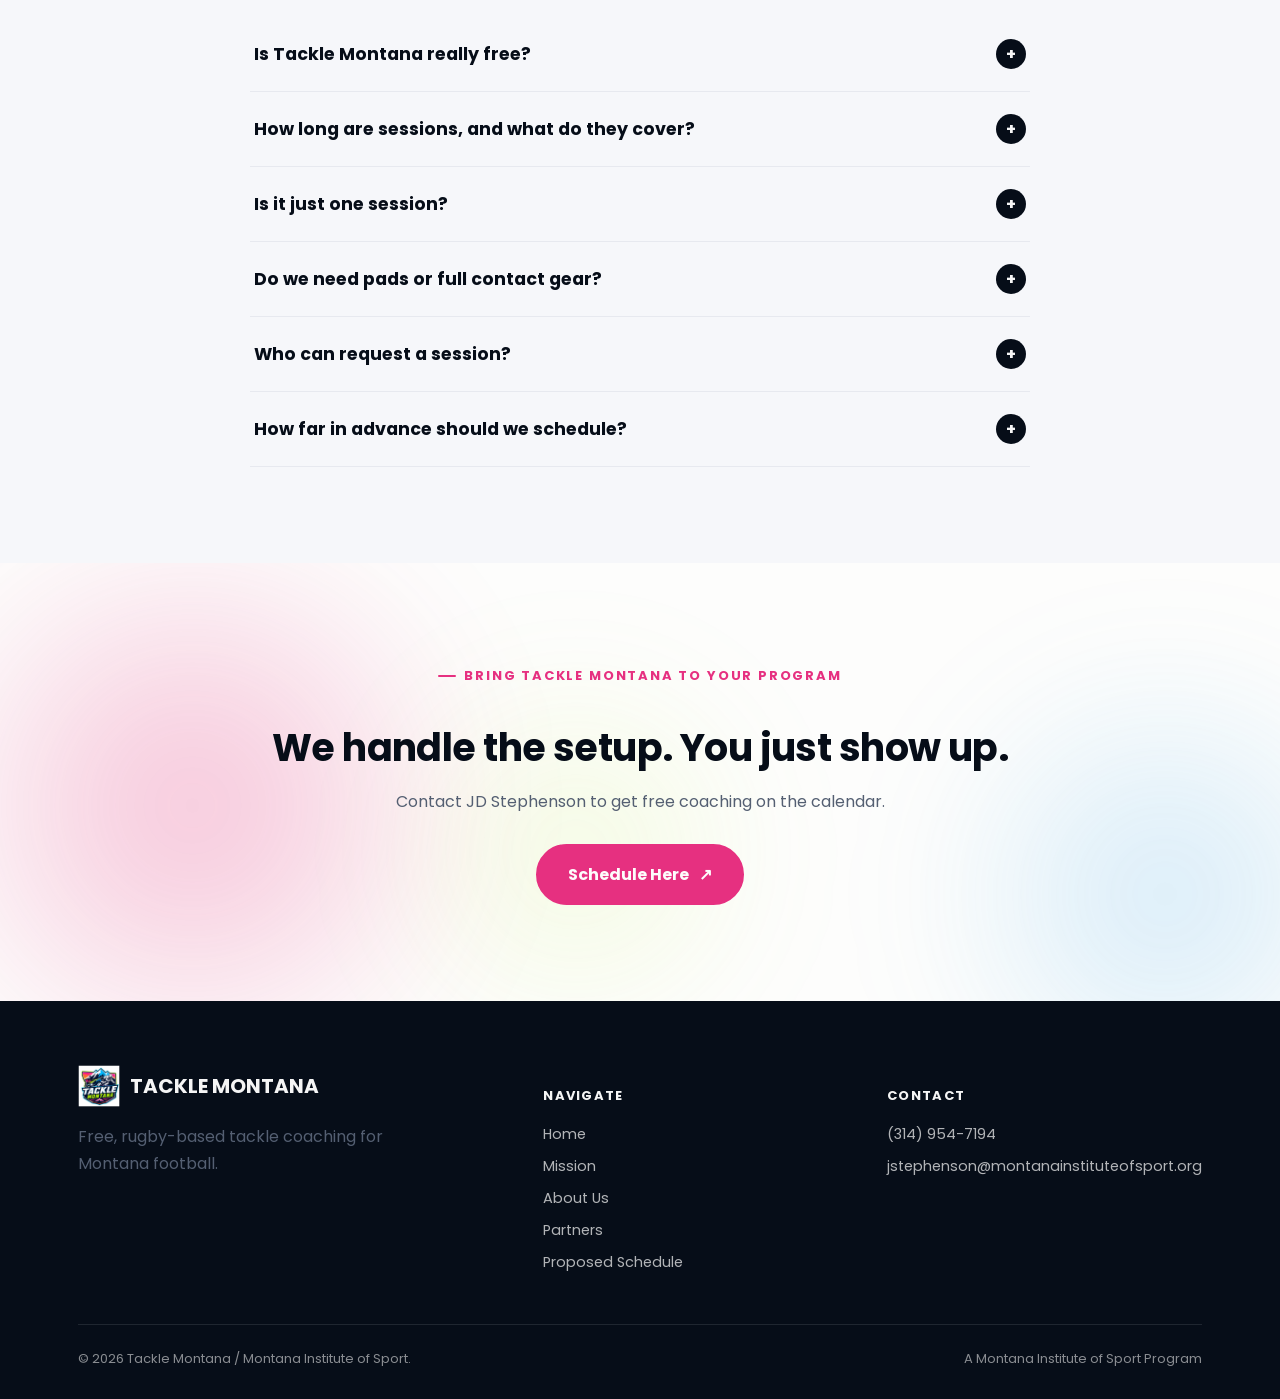
==== commit 2eccf970: "Publish site redesign and remove all budget content Go live with the current redesign (styles, scrip" ====
--- a/index.html
+++ b/index.html
@@ -9,25 +9,39 @@
 <link rel="preconnect" href="https://fonts.gstatic.com" crossorigin>
 <link href="https://fonts.googleapis.com/css2?family=Poppins:wght@400;500;600;700;800&display=swap" rel="stylesheet">
 <link rel="stylesheet" href="styles.css">
+<link rel="icon" href="favicon.png" type="image/png">
+<link rel="apple-touch-icon" href="favicon.png">
+<meta name="theme-color" content="#060D18">
+<link rel="canonical" href="https://www.tacklemontana.org/">
+<meta property="og:type" content="website">
+<meta property="og:site_name" content="Tackle Montana">
+<meta property="og:title" content="Tackle Montana — Tackle Tech for Montana Football">
+<meta property="og:description" content="Free, on-field contact coaching for Montana football teams — rugby-based tackle technique, tracking, and safer work in the contact zone.">
+<meta property="og:url" content="https://www.tacklemontana.org/">
+<meta property="og:image" content="https://www.tacklemontana.org/assets/og_cover.jpg">
+<meta property="og:image:alt" content="Tackle Montana coaches running an on-field session with a Montana high school football team">
+<meta name="twitter:card" content="summary_large_image">
+<script>document.documentElement.classList.add('js');</script>
 </head>
 <body>
 
+<a class="skip-link" href="#main">Skip to content</a>
+
 <header class="site-header">
   <nav class="nav">
-    <a href="index.html" class="nav-brand"><img src="assets/logo_badge.png" alt="Tackle Montana logo"><span class="brand-text">TACKLE <span class="accent">MONTANA</span></span></a>
+    <a href="index.html" class="nav-brand"><img src="assets/logo_badge_sm.png" alt="" width="44" height="44"><span class="brand-text">TACKLE <span class="accent">MONTANA</span></span></a>
     <button class="nav-toggle" aria-label="Toggle menu" aria-expanded="false">☰</button>
     <div class="nav-links">
       <a href="index.html" class="active">Home</a>
       <a href="mission.html">Mission</a>
       <a href="about.html">About Us</a>
       <a href="partners.html">Partners</a>
-      <a href="pricing.html">Budget</a>
       <a href="https://docs.google.com/forms/u/3/d/e/1FAIpQLSf6CSPPVzXjGWTdhNy8_GK6WcX5dSI_mU9gvmukcVmK6zs5qw/viewform?usp=header" class="nav-cta" target="_blank" rel="noopener">Schedule</a>
     </div>
   </nav>
 </header>
 
-<main>
+<main id="main">
 
 <section class="hero">
   <div class="hero-bg" data-parallax="0.12"></div>
@@ -43,11 +57,11 @@
 <section class="section-pad-sm">
   <div class="wrap">
     <div class="logo-strip" data-reveal="fade">
-      <img src="assets/logo_raptors.png" alt="Raptors partner school logo">
-      <img src="assets/logo_bison.png" alt="Bison partner school logo">
-      <img src="assets/logo_hawk.png" alt="Hawk partner school logo">
-      <img src="assets/logo_belgrade.png" alt="Belgrade Panthers partner school logo">
-      <img src="assets/logo_billings_central.png" alt="Billings Central partner school logo">
+      <img src="assets/logo_raptors.png" alt="Raptors partner school logo" width="565" height="367" decoding="async">
+      <img src="assets/logo_bison.png" alt="Bison partner school logo" width="218" height="216" decoding="async">
+      <img src="assets/logo_hawk.png" alt="Hawk partner school logo" width="847" height="458" decoding="async">
+      <img src="assets/logo_belgrade.png" alt="Belgrade Panthers partner school logo" width="300" height="173" decoding="async">
+      <img src="assets/logo_billings_central.png" alt="Billings Central partner school logo" width="388" height="383" decoding="async">
     </div>
   </div>
 </section>
@@ -62,7 +76,7 @@
 
 <section class="cta-band">
   <div class="ambient"><span></span><span></span><span></span></div>
-  <div class="wrap" data-reveal="up" style="position:relative; z-index:1;">
+  <div class="wrap" data-reveal="up">
     <h2>Get free coaching on the calendar.</h2>
     <a href="https://docs.google.com/forms/u/3/d/e/1FAIpQLSf6CSPPVzXjGWTdhNy8_GK6WcX5dSI_mU9gvmukcVmK6zs5qw/viewform?usp=header" class="btn btn-pink" target="_blank" rel="noopener">Schedule Here <span class="arrow">↗</span></a>
   </div>
@@ -98,21 +112,21 @@
 
 <section class="section-pad">
   <div class="wrap">
-    <div class="section-head center" data-reveal="up" style="max-width:640px;">
-      <p class="eyebrow" style="justify-content:center; color:var(--navy-deep);">See It In Action</p>
+    <div class="section-head center" data-reveal="up">
+      <p class="eyebrow" class="eyebrow-ink">See It In Action</p>
     </div>
     <div class="video-grid reveal-stagger">
       <div class="video-frame r-item">
         <span class="video-badge"><span class="dot"></span>On the Field</span>
-        <video src="assets/field_video.mp4" poster="assets/field_action.jpg" muted loop playsinline preload="metadata"></video>
+        <video aria-label="Silent clip of a Tackle Montana session on the field" src="assets/field_video.mp4" poster="assets/field_action.jpg" muted loop playsinline preload="metadata"></video>
       </div>
       <div class="video-frame r-item">
         <span class="video-badge"><span class="dot"></span>Live Coaching</span>
-        <video src="assets/coaching_huddle.mp4" poster="assets/coaching_huddle_poster.jpg" muted loop playsinline preload="metadata"></video>
+        <video aria-label="Silent clip of a coach talking players through a drill" src="assets/coaching_huddle.mp4" poster="assets/coaching_huddle_poster.jpg" muted loop playsinline preload="metadata"></video>
       </div>
       <div class="video-frame r-item">
         <span class="video-badge"><span class="dot"></span>Tackle Drills</span>
-        <video src="assets/tackle_drills.mp4" poster="assets/tackle_drills_poster.jpg" muted loop playsinline preload="metadata"></video>
+        <video aria-label="Silent clip of players working through tackle drills" src="assets/tackle_drills.mp4" poster="assets/tackle_drills_poster.jpg" muted loop playsinline preload="metadata"></video>
       </div>
     </div>
   </div>
@@ -120,8 +134,8 @@
 
 <section class="section-pad section-alt">
   <div class="wrap">
-    <div class="section-head center" data-reveal="up" style="max-width:640px;">
-      <p class="eyebrow" style="justify-content:center;">How To Book</p>
+    <div class="section-head center" data-reveal="up">
+      <p class="eyebrow">How To Book</p>
       <h2>Four steps to free coaching.</h2>
     </div>
     <div class="steps reveal-stagger">
@@ -159,7 +173,7 @@
       </div>
       <div class="split-media" data-reveal="right">
         <div class="reveal-clip">
-          <img src="assets/coach_gallatin.jpg" alt="Gallatin Raptors football players training on the field with their coaching staff">
+          <img src="assets/coach_gallatin.jpg" alt="Gallatin Raptors football players training on the field with their coaching staff" width="1600" height="1066" loading="lazy" decoding="async">
         </div>
         <p class="caption">Coach Jed Holloway training with the Gallatin Raptors</p>
       </div>
@@ -169,8 +183,8 @@
 
 <section class="section-pad section-alt">
   <div class="wrap">
-    <div class="section-head center" data-reveal="up" style="max-width:640px;">
-      <p class="eyebrow" style="justify-content:center;">Questions</p>
+    <div class="section-head center" data-reveal="up">
+      <p class="eyebrow">Questions</p>
       <h2>Frequently asked questions.</h2>
     </div>
     <div class="faq-list" data-reveal="up">
@@ -202,12 +216,12 @@
   </div>
 </section>
 
-<section class="section-pad section-dark" style="overflow:hidden;">
+<section class="section-pad section-ambient closing-cta">
   <div class="ambient"><span></span><span></span><span></span></div>
-  <div class="wrap" style="text-align:center; position:relative; z-index:1;" data-reveal="up">
+  <div class="wrap center" data-reveal="up">
     <p class="eyebrow">Bring Tackle Montana to Your Program</p>
-    <h2 style="margin:12px 0 20px; font-size:clamp(26px,3.4vw,38px);">We handle the setup. You just show up.</h2>
-    <p style="max-width:520px; margin:0 auto 28px;">Contact JD Stephenson to get free coaching on the calendar.</p>
+    <h2>We handle the setup. You just show up.</h2>
+    <p>Contact JD Stephenson to get free coaching on the calendar.</p>
     <a href="https://docs.google.com/forms/u/3/d/e/1FAIpQLSf6CSPPVzXjGWTdhNy8_GK6WcX5dSI_mU9gvmukcVmK6zs5qw/viewform?usp=header" class="btn btn-pink" target="_blank" rel="noopener">Schedule Here <span class="arrow">↗</span></a>
   </div>
 </section>
@@ -218,8 +232,8 @@
   <div class="wrap">
     <div class="footer-grid">
       <div>
-        <div class="footer-brand"><img src="assets/logo_badge.png" alt="Tackle Montana logo">TACKLE MONTANA</div>
-        <p style="max-width:320px;">Free, rugby-based tackle coaching for Montana football.</p>
+        <div class="footer-brand"><img src="assets/logo_badge_sm.png" alt="" width="42" height="42" decoding="async">TACKLE MONTANA</div>
+        <p class="footer-blurb">Free, rugby-based tackle coaching for Montana football.</p>
       </div>
       <div class="footer-col">
         <h5>Navigate</h5>
@@ -227,7 +241,6 @@
         <a href="mission.html">Mission</a>
         <a href="about.html">About Us</a>
         <a href="partners.html">Partners</a>
-        <a href="pricing.html">Budget</a>
         <a href="schedule.html">Proposed Schedule</a>
       </div>
 
--- a/styles.css
+++ b/styles.css
@@ -14,6 +14,9 @@
   --pink:        #E63080;
   --pink-rgb:    230, 48, 128;
   --orange:      #E67A40;
+  /* Ledger accent, used by the Budget + Proposed Schedule proposal pages. */
+  --gold:        #AD8A3D;
+  --gold-soft:   rgba(173, 138, 61, 0.12);
   --white:       #F5F5F5;
   --paper:       #FDFDFC;
   --ink:         #10182B;
@@ -67,11 +70,35 @@
 ul { margin: 0; padding: 0; list-style: none; }
 button { font: inherit; }
 
+/* Positioned by default so content always stacks above a section's .ambient
+   blobs (which sit at z-index 0) without per-page inline styles. */
 .wrap {
+  position: relative;
+  z-index: 1;
   max-width: var(--container);
   margin: 0 auto;
   padding: 0 28px;
 }
+
+/* Keyboard users land here first; visually hidden until focused. */
+.skip-link {
+  position: absolute;
+  top: 8px;
+  left: 8px;
+  z-index: 200;
+  padding: 12px 20px;
+  border-radius: 100px;
+  background: var(--navy-deep);
+  color: var(--white);
+  font-weight: 700;
+  font-size: 14px;
+  transform: translateY(-140%);
+  transition: transform .25s var(--ease);
+}
+.skip-link:focus-visible { transform: translateY(0); }
+
+/* Clears the sticky header when the skip link jumps to content. */
+#main { scroll-margin-top: 88px; }
 
 h1, h2, h3, h4 {
   font-family: var(--font-display);
@@ -260,13 +287,17 @@
     transform: translateY(-12px);
     opacity: 0;
     pointer-events: none;
-    transition: opacity .3s var(--ease), transform .3s var(--ease);
+    /* visibility (not just opacity) so the closed menu leaves the tab order —
+       otherwise keyboard users tab through invisible links. */
+    visibility: hidden;
+    transition: opacity .3s var(--ease), transform .3s var(--ease), visibility .3s;
     border-top: 1px solid var(--line);
   }
   .nav-links.open {
     opacity: 1;
     transform: translateY(0);
     pointer-events: auto;
+    visibility: visible;
   }
   .nav-links a { padding: 16px 14px; font-size: 17px; border-radius: 10px; }
   .nav-links a.active { background: rgba(195,240,79,0.25); color: var(--navy-deep); }
@@ -314,13 +345,6 @@
 .btn-pink { background: var(--pink); color: var(--paper); border-color: var(--pink); }
 .btn-pink:hover { background: #ff4795; border-color: #ff4795; box-shadow: 0 16px 36px rgba(var(--pink-rgb), 0.35); }
 
-.btn-outline {
-  background: transparent;
-  color: var(--white);
-  border-color: rgba(245,245,245,0.5);
-}
-.btn-outline:hover { background: rgba(245,245,245,0.1); border-color: var(--white); }
-
 .btn-dark { background: var(--navy-deep); color: var(--white); border-color: var(--navy-deep); }
 .btn-dark:hover { background: var(--navy); box-shadow: var(--shadow-md); }
 
@@ -340,19 +364,21 @@
 section { position: relative; }
 .section-pad { padding: var(--section-pad) 0; }
 .section-pad-sm { padding: var(--section-pad-sm) 0; }
-.section-dark {
-  background: var(--paper);
-  color: var(--ink);
-}
-.section-dark p { color: var(--ink-soft); }
-.section-dark .eyebrow { color: var(--pink); }
 .section-alt { background: #F6F7FA; }
+/* Clips the drifting .ambient blobs to the section that owns them. */
+.section-ambient { overflow: hidden; }
 
 .section-head {
   max-width: 640px;
   margin-bottom: 48px;
 }
 .section-head.center { margin-left: auto; margin-right: auto; text-align: center; }
+.center { text-align: center; }
+/* Eyebrow on a light band where pink would fight the surrounding navy type. */
+.eyebrow-ink { color: var(--navy-deep); }
+/* h1 included so a page whose lead heading IS the section head (partners.html)
+   can use the correct element without changing how it looks. */
+.section-head h1,
 .section-head h2 {
   font-size: clamp(30px, 2.2vw + 20px, 46px);
   margin-top: 12px;
@@ -405,33 +431,6 @@
   margin-top: 36px;
   flex-wrap: wrap;
 }
-.scroll-cue {
-  position: absolute;
-  bottom: 28px;
-  left: 50%;
-  transform: translateX(-50%);
-  z-index: 2;
-  display: flex;
-  flex-direction: column;
-  align-items: center;
-  gap: 8px;
-  color: rgba(6,13,24,0.5);
-  font-size: 11px;
-  letter-spacing: 0.18em;
-  text-transform: uppercase;
-  font-weight: 700;
-}
-.scroll-cue .dot {
-  width: 5px; height: 5px; border-radius: 50%;
-  background: var(--lime);
-  animation: bob 1.8s var(--ease) infinite;
-}
-@keyframes bob {
-  0%, 100% { transform: translateY(0); opacity: 0.4; }
-  50% { transform: translateY(6px); opacity: 1; }
-}
-@media (max-width: 700px) { .scroll-cue { display: none; } }
-
 /* ============================================
    STAT STRIP
    ============================================ */
@@ -472,8 +471,11 @@
   font-weight: 700;
 }
 @media (max-width: 640px) {
-  .stats { grid-template-columns: 1fr; }
-  .stat { border-right: none; border-bottom: 1px solid rgba(255,255,255,.08); }
+  /* The grid lives on .stats .wrap, not .stats — targeting .stats here left
+     three stats crammed into 3 columns on phones. */
+  .stats .wrap { grid-template-columns: 1fr; gap: 0; }
+  .stat { padding: 30px 16px; border-right: none; border-bottom: 1px solid var(--line); }
+  .stat:last-child { border-bottom: none; }
 }
 
 /* ============================================
@@ -485,11 +487,8 @@
   gap: 64px;
   align-items: center;
 }
-.split.reverse { grid-template-columns: 0.95fr 1.05fr; }
-.split.reverse .split-media { order: -1; }
 @media (max-width: 860px) {
-  .split, .split.reverse { grid-template-columns: 1fr; }
-  .split.reverse .split-media { order: 0; }
+  .split { grid-template-columns: 1fr; }
 }
 .split-media { position: relative; }
 .split-media .reveal-clip {
@@ -542,6 +541,10 @@
   border-bottom: 1px solid var(--line);
 }
 .cta-band h2 { color: var(--navy-deep); font-size: clamp(26px, 1.6vw + 20px, 42px); margin-bottom: 28px; }
+
+/* Full-width closing pitch at the foot of the home page. */
+.closing-cta h2 { color: var(--navy-deep); font-size: clamp(26px, 3.4vw, 38px); margin: 12px 0 20px; }
+.closing-cta p { max-width: 520px; margin: 0 auto 28px; }
 
 /* ============================================
    FEATURE CARDS
@@ -662,7 +665,9 @@
   transition: transform .4s var(--ease-spring), background .3s var(--ease);
 }
 .faq-item[open] .faq-icon { transform: rotate(45deg); background: var(--pink); }
-.faq-body {
+/* Collapsed height is JS-owned; without .js the native <details> toggle handles
+   it and the answer must not be pinned to height 0. */
+.js .faq-body {
   overflow: hidden;
   height: 0;
   transition: height .4s var(--ease);
@@ -675,94 +680,51 @@
 
 /* ============================================
    REVEAL ANIMATION SYSTEM
-   ============================================ */
-[data-reveal] {
+
+   Every rule that HIDES something is scoped to .js, which the inline snippet in
+   each <head> sets. If the script fails to load or throws, nothing is hidden and
+   the page reads as plain content — previously a single JS error left every page
+   blank, because these elements start at opacity 0 and only JS brings them back.
+   ============================================ */
+.js [data-reveal] {
   opacity: 0;
   transition: opacity .8s var(--ease-soft), transform .8s var(--ease-soft), filter .8s var(--ease-soft);
   filter: blur(6px);
 }
-[data-reveal="up"] { transform: translateY(36px); }
-[data-reveal="down"] { transform: translateY(-28px); }
-[data-reveal="left"] { transform: translateX(36px); }
-[data-reveal="right"] { transform: translateX(-36px); }
-[data-reveal="scale"] { transform: scale(0.94); }
-[data-reveal="fade"] { transform: none; }
-[data-reveal].in {
+.js [data-reveal="up"] { transform: translateY(36px); }
+.js [data-reveal="down"] { transform: translateY(-28px); }
+.js [data-reveal="left"] { transform: translateX(36px); }
+.js [data-reveal="right"] { transform: translateX(-36px); }
+.js [data-reveal="scale"] { transform: scale(0.94); }
+.js [data-reveal="fade"] { transform: none; }
+.js [data-reveal].in {
   opacity: 1;
   transform: none;
   filter: blur(0);
 }
 
-/* legacy aliases kept for compatibility */
-.reveal { opacity: 0; transform: translateY(28px); transition: opacity .7s var(--ease-soft), transform .7s var(--ease-soft); }
-.reveal.in { opacity: 1; transform: translateY(0); }
-.reveal-stagger.in .r-item { opacity: 1; transform: translateY(0); filter: blur(0); }
-.r-item { opacity: 0; transform: translateY(26px); filter: blur(4px); transition: opacity .7s var(--ease-soft), transform .7s var(--ease-soft), filter .7s var(--ease-soft); }
-.reveal-stagger.in .r-item:nth-child(1) { transition-delay: .05s; }
-.reveal-stagger.in .r-item:nth-child(2) { transition-delay: .15s; }
-.reveal-stagger.in .r-item:nth-child(3) { transition-delay: .25s; }
-.reveal-stagger.in .r-item:nth-child(4) { transition-delay: .35s; }
-
-.reveal-clip {
+/* Staggered children of a .reveal-stagger container. */
+.js .r-item { opacity: 0; transform: translateY(26px); filter: blur(4px); transition: opacity .7s var(--ease-soft), transform .7s var(--ease-soft), filter .7s var(--ease-soft); }
+.js .reveal-stagger.in .r-item { opacity: 1; transform: translateY(0); filter: blur(0); }
+.js .reveal-stagger.in .r-item:nth-child(1) { transition-delay: .05s; }
+.js .reveal-stagger.in .r-item:nth-child(2) { transition-delay: .15s; }
+.js .reveal-stagger.in .r-item:nth-child(3) { transition-delay: .25s; }
+.js .reveal-stagger.in .r-item:nth-child(4) { transition-delay: .35s; }
+.js .reveal-stagger.in .r-item:nth-child(5) { transition-delay: .45s; }
+
+.js .reveal-clip {
   clip-path: inset(0 0 100% 0);
   transition: clip-path 1s var(--ease-soft) .1s;
 }
-.in .reveal-clip { clip-path: inset(0 0 0 0); }
-
-/* ============================================
-   TESTIMONIAL
-   ============================================ */
-.testimonial {
-  position: relative;
-  padding: 120px 0;
-  color: var(--white);
-  overflow: hidden;
-  background: var(--navy-deep);
-}
-.testimonial::before {
-  content: "";
-  position: absolute; inset: -20px;
-  background-image: var(--tbg);
-  background-size: cover;
-  background-position: center 35%;
-  filter: blur(9px) saturate(1.1);
-  transform: scale(1.08);
-}
-.testimonial::after {
-  content: "";
-  position: absolute; inset: 0;
-  background: linear-gradient(90deg, rgba(6,13,24,0.95) 20%, rgba(6,13,24,0.78) 100%);
-}
-.testimonial-inner { position: relative; z-index: 2; max-width: 780px; }
-.testimonial-mark {
-  font-family: var(--font-display);
-  font-size: 96px;
-  color: var(--pink);
-  line-height: .6;
-  display: block;
-  margin-bottom: 10px;
-}
-.testimonial blockquote {
-  font-size: clamp(22px, 1.4vw + 16px, 32px);
-  font-weight: 500;
-  line-height: 1.42;
-  margin: 0;
-  letter-spacing: -0.01em;
-}
-.testimonial cite {
-  display: block;
-  margin-top: 28px;
-  font-style: normal;
-  font-weight: 700;
-  color: var(--lime);
-}
-.testimonial cite span { color: rgba(245,245,245,0.7); font-weight: 400; margin-left: 8px; }
+.js .in .reveal-clip { clip-path: inset(0 0 0 0); }
 
 /* ============================================
    CAROUSEL
    ============================================ */
 .carousel {
   position: relative;
+  max-width: 640px;
+  margin: 0 auto;
   border-radius: var(--radius);
   overflow: hidden;
   box-shadow: var(--shadow-md);
@@ -792,8 +754,6 @@
   flex-wrap: wrap;
   gap: 28px;
 }
-.video-grid .video-frame { margin: 0; }
-
 .video-frame {
   position: relative;
   max-width: 380px;
@@ -804,7 +764,7 @@
   box-shadow: var(--shadow-lg);
   background: var(--navy-deep);
 }
-.video-grid .video-frame { max-width: 320px; }
+.video-grid .video-frame { max-width: 320px; margin: 0; }
 .video-frame video {
   display: block;
   width: 100%;
@@ -852,6 +812,8 @@
 .bio:first-of-type { border-top: none; }
 @media (max-width: 700px) { .bio { grid-template-columns: 1fr; } }
 .bio img { border-radius: var(--radius); }
+/* Neutral silhouette stand-in until a portrait is available. */
+.bio-placeholder { border-radius: var(--radius); background: var(--line); }
 .bio h3 { font-size: 27px; color: var(--navy-deep); margin-bottom: 4px; }
 .bio .role { color: var(--pink); font-weight: 700; font-size: 13px; letter-spacing: .08em; text-transform: uppercase; margin-bottom: 18px; display: block; }
 .achieve-list { display: flex; flex-direction: column; gap: 11px; }
@@ -909,7 +871,8 @@
 }
 @media (max-width: 700px) { .footer-grid { grid-template-columns: 1fr; gap: 30px; } }
 .footer-brand { display: flex; align-items: center; gap: 10px; color: var(--white); font-family: var(--font-display); font-weight: 700; font-size: 20px; margin-bottom: 16px; }
-.footer-brand img { height: 42px; }
+.footer-brand img { height: 42px; width: auto; }
+.footer-blurb { max-width: 320px; }
 .footer-col h5 { color: var(--white); font-size: 13px; letter-spacing: .1em; text-transform: uppercase; margin-bottom: 18px; font-family: var(--font-body); font-weight: 700; }
 .footer-col a, .footer-col p { display: block; font-size: 14.5px; margin-bottom: 11px; color: rgba(245,245,245,0.72); transition: color .25s var(--ease); }
 .footer-col a:hover { color: var(--lime); }
@@ -958,9 +921,39 @@
 .cta-card p { margin-bottom: 24px; }
 
 /* ============================================
+   PROPOSAL PAGES (Budget + Proposed Schedule)
+
+   A restrained navy/gold "ledger" treatment, distinct from the rest of the
+   site's marketing tone. Shared by pricing.html and schedule.html — these rules
+   were previously copy-pasted into a <style> block in both files.
+   ============================================ */
+.budget-hero { background: var(--navy-deep); padding: 96px 0 64px; }
+.budget-hero .eyebrow { color: var(--gold); }
+.budget-hero h1 { color: var(--white); font-size: clamp(34px, 3.4vw + 20px, 58px); max-width: 720px; margin-top: 14px; }
+.budget-hero p.lead { color: rgba(245,245,245,0.72); font-size: 16.5px; max-width: 580px; margin-top: 18px; }
+
+.budget-note {
+  max-width: 760px;
+  margin: 22px auto 0;
+  font-size: 13px;
+  color: var(--ink-faint);
+  font-style: italic;
+  border-left: 3px solid var(--line);
+  padding-left: 14px;
+}
+
+/* Underlined link inside body copy, on light or dark ground. */
+.inline-link { color: var(--navy-deep); text-decoration: underline; }
+.budget-hero .inline-link { color: var(--gold); }
+
+/* ============================================
    PAGE LOAD TRANSITION
    ============================================ */
-body { animation: page-in .5s var(--ease-soft) both; }
+/* 'backwards', not 'both': 'both' retains the final keyframe, leaving an
+   identity transform on <body> forever, which makes it a containing block for
+   every position:fixed descendant (the mobile nav panel). The intro looks the
+   same either way. */
+body { animation: page-in .5s var(--ease-soft) backwards; }
 @keyframes page-in {
   from { opacity: 0; transform: translateY(8px); }
   to { opacity: 1; transform: translateY(0); }
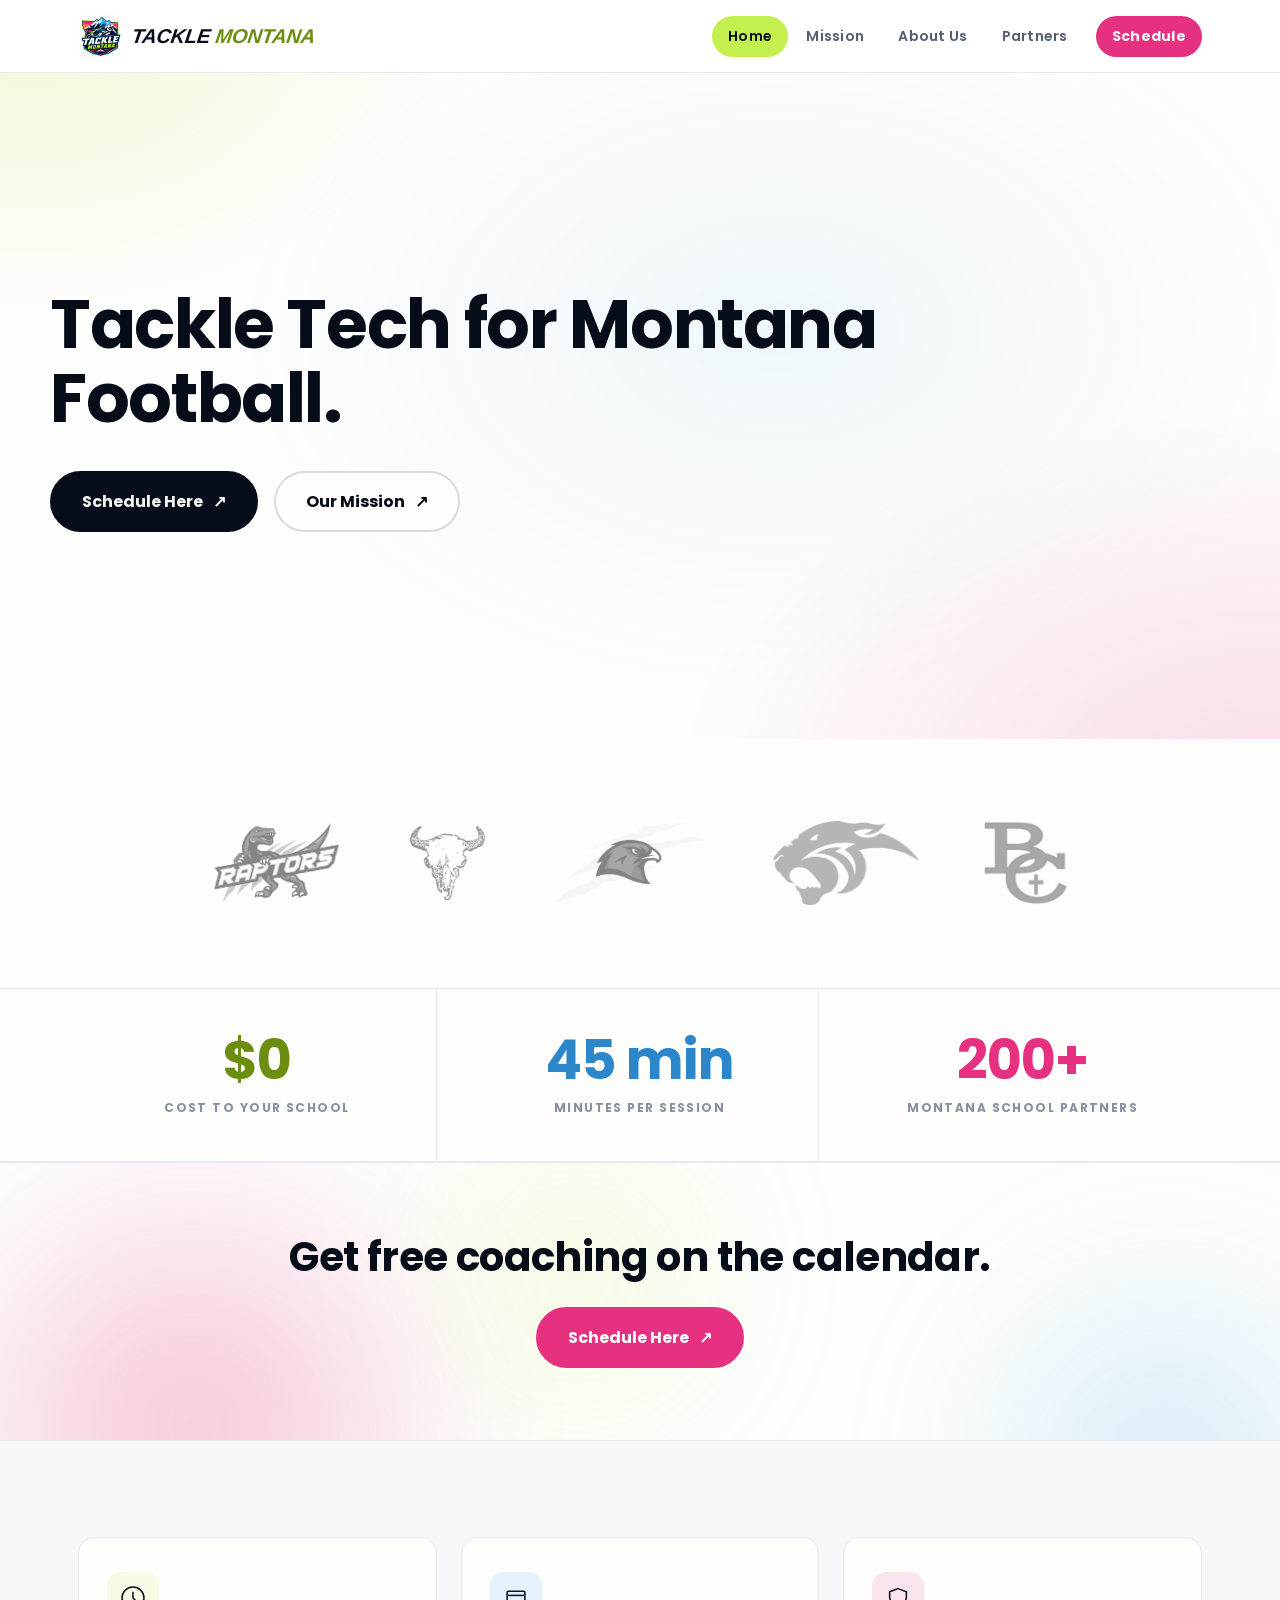
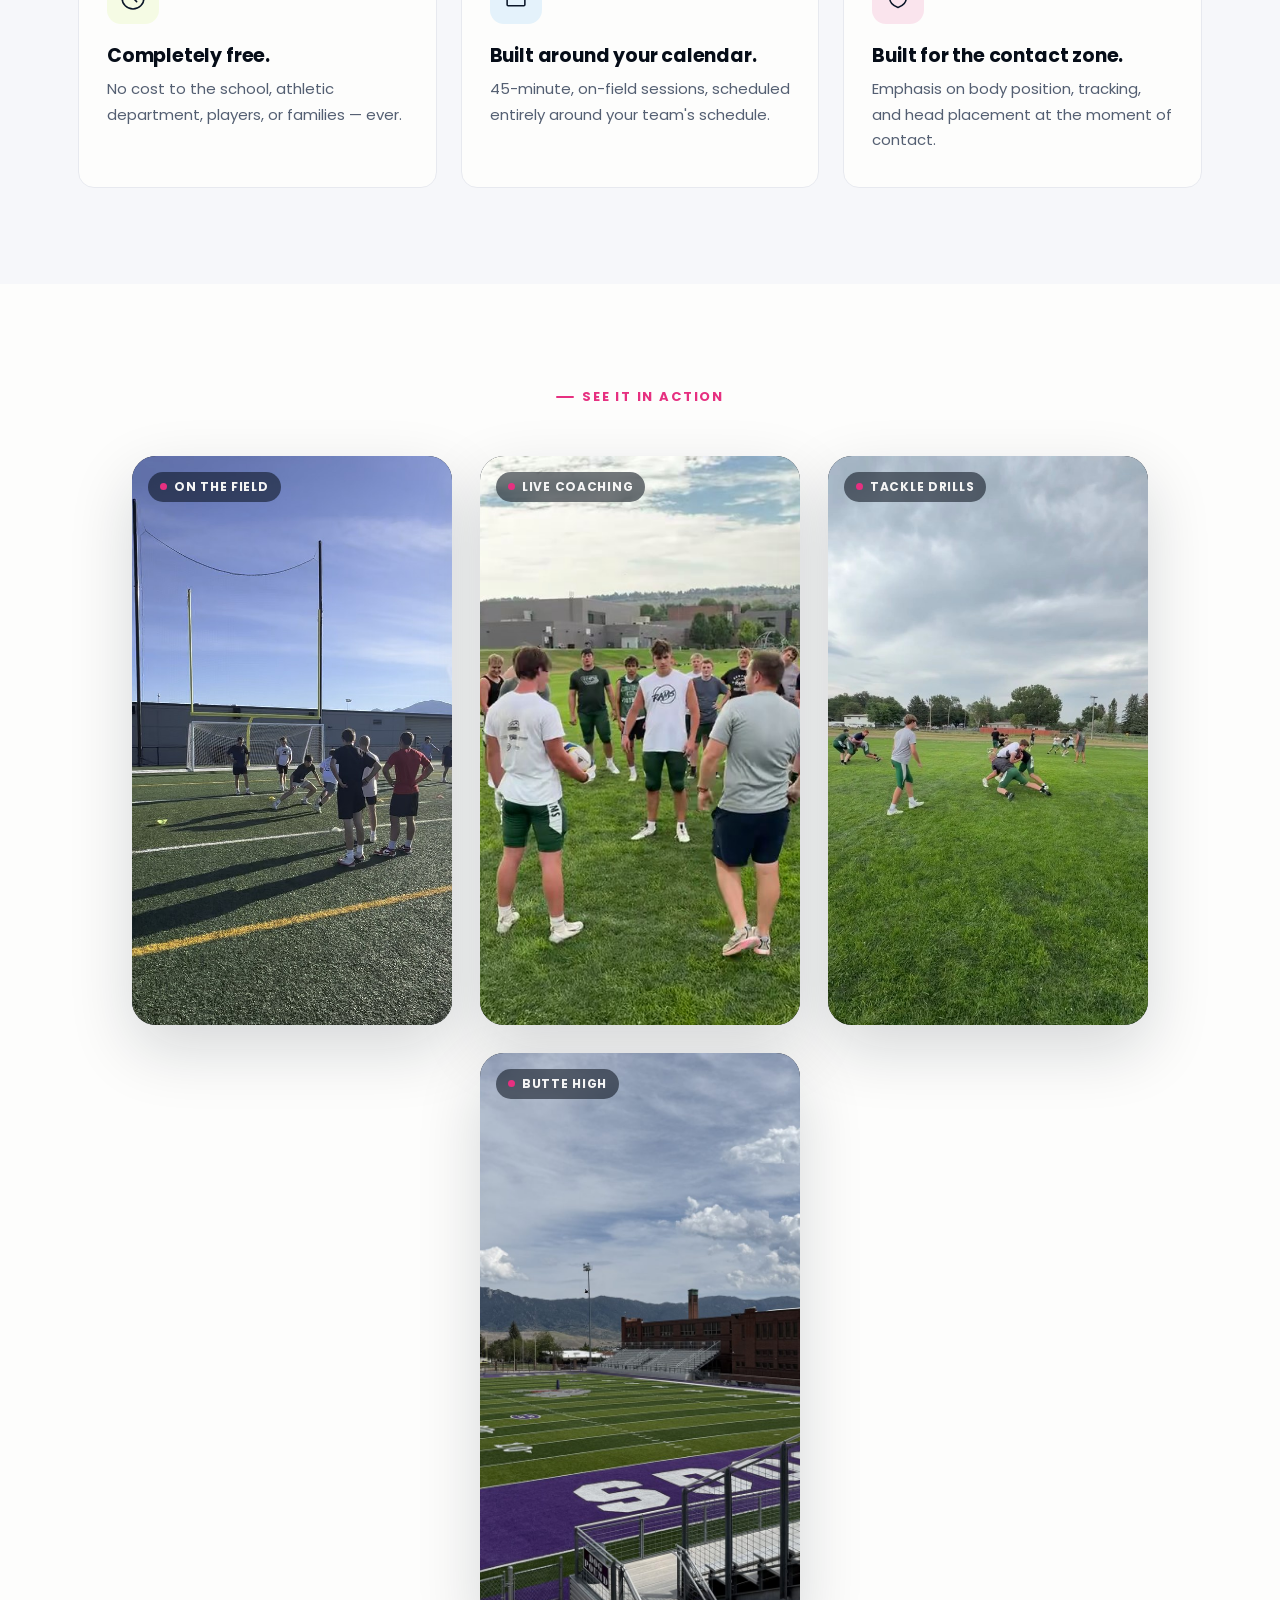
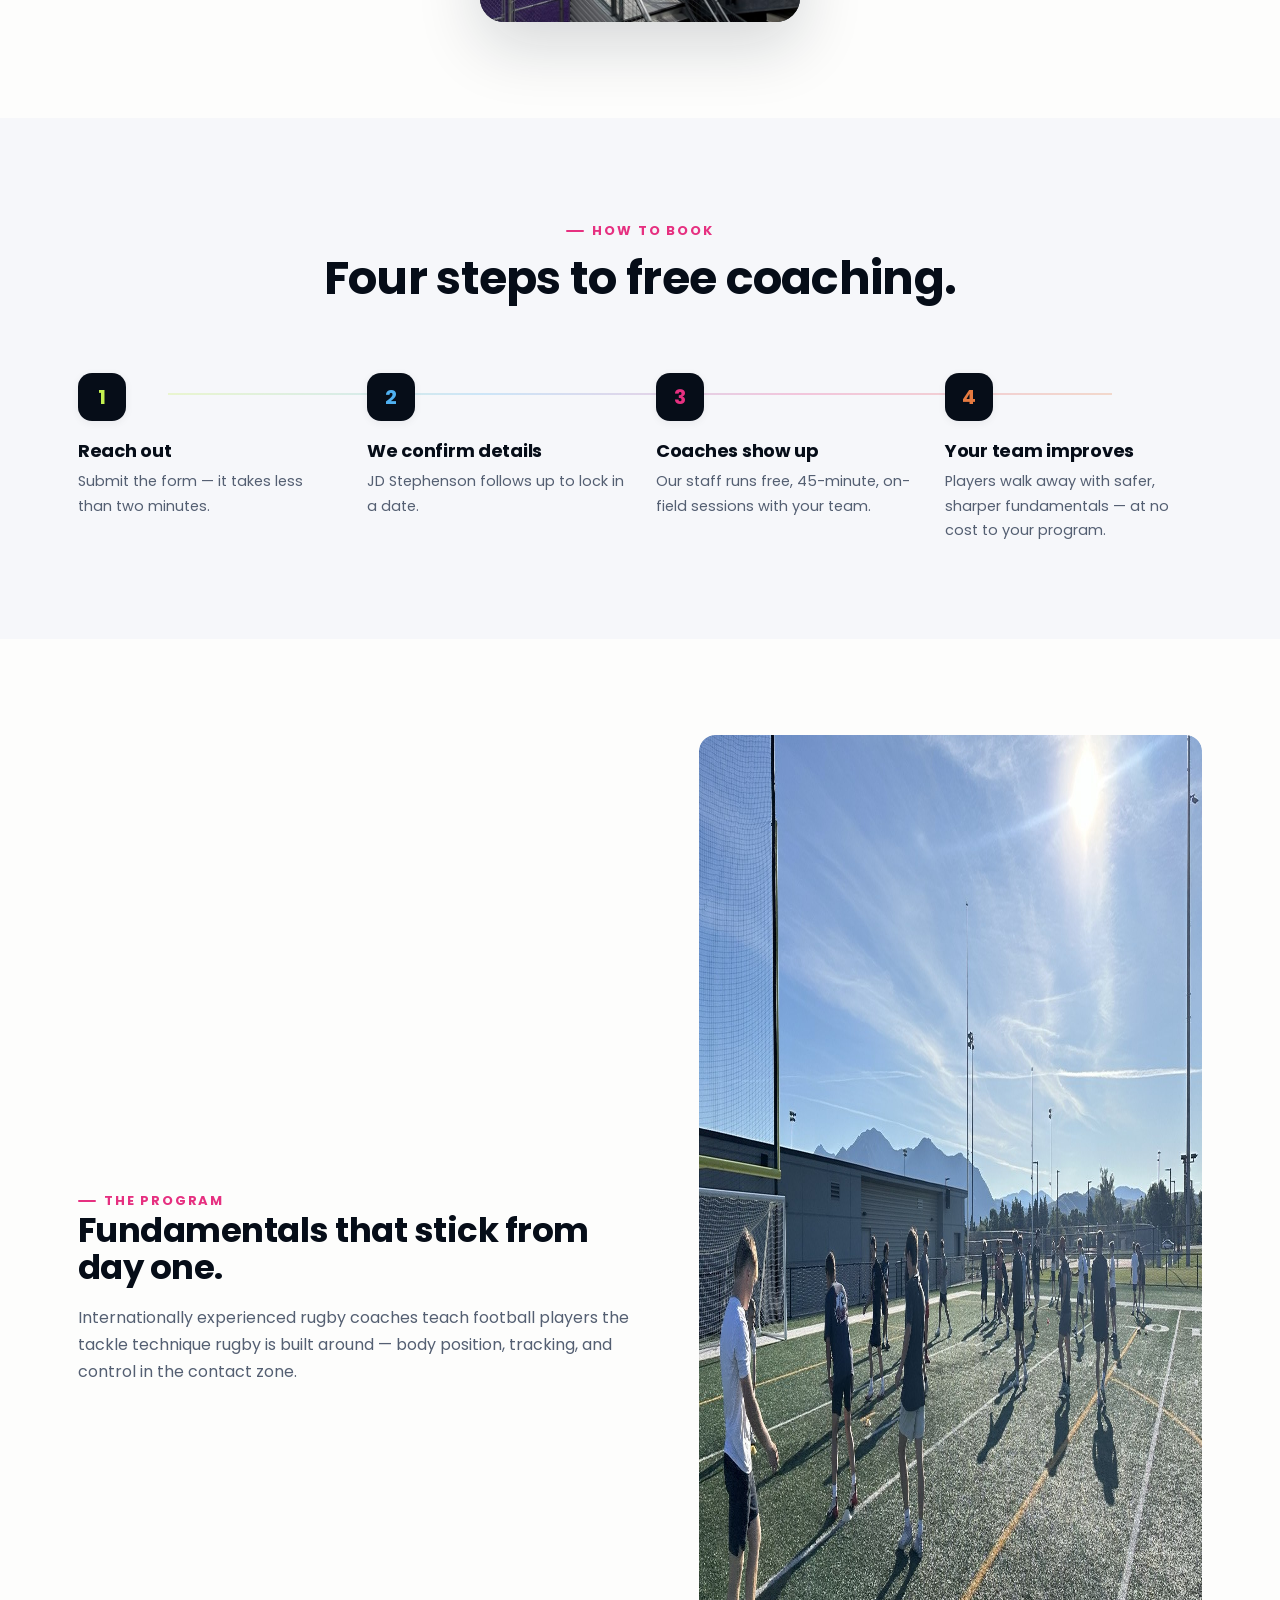
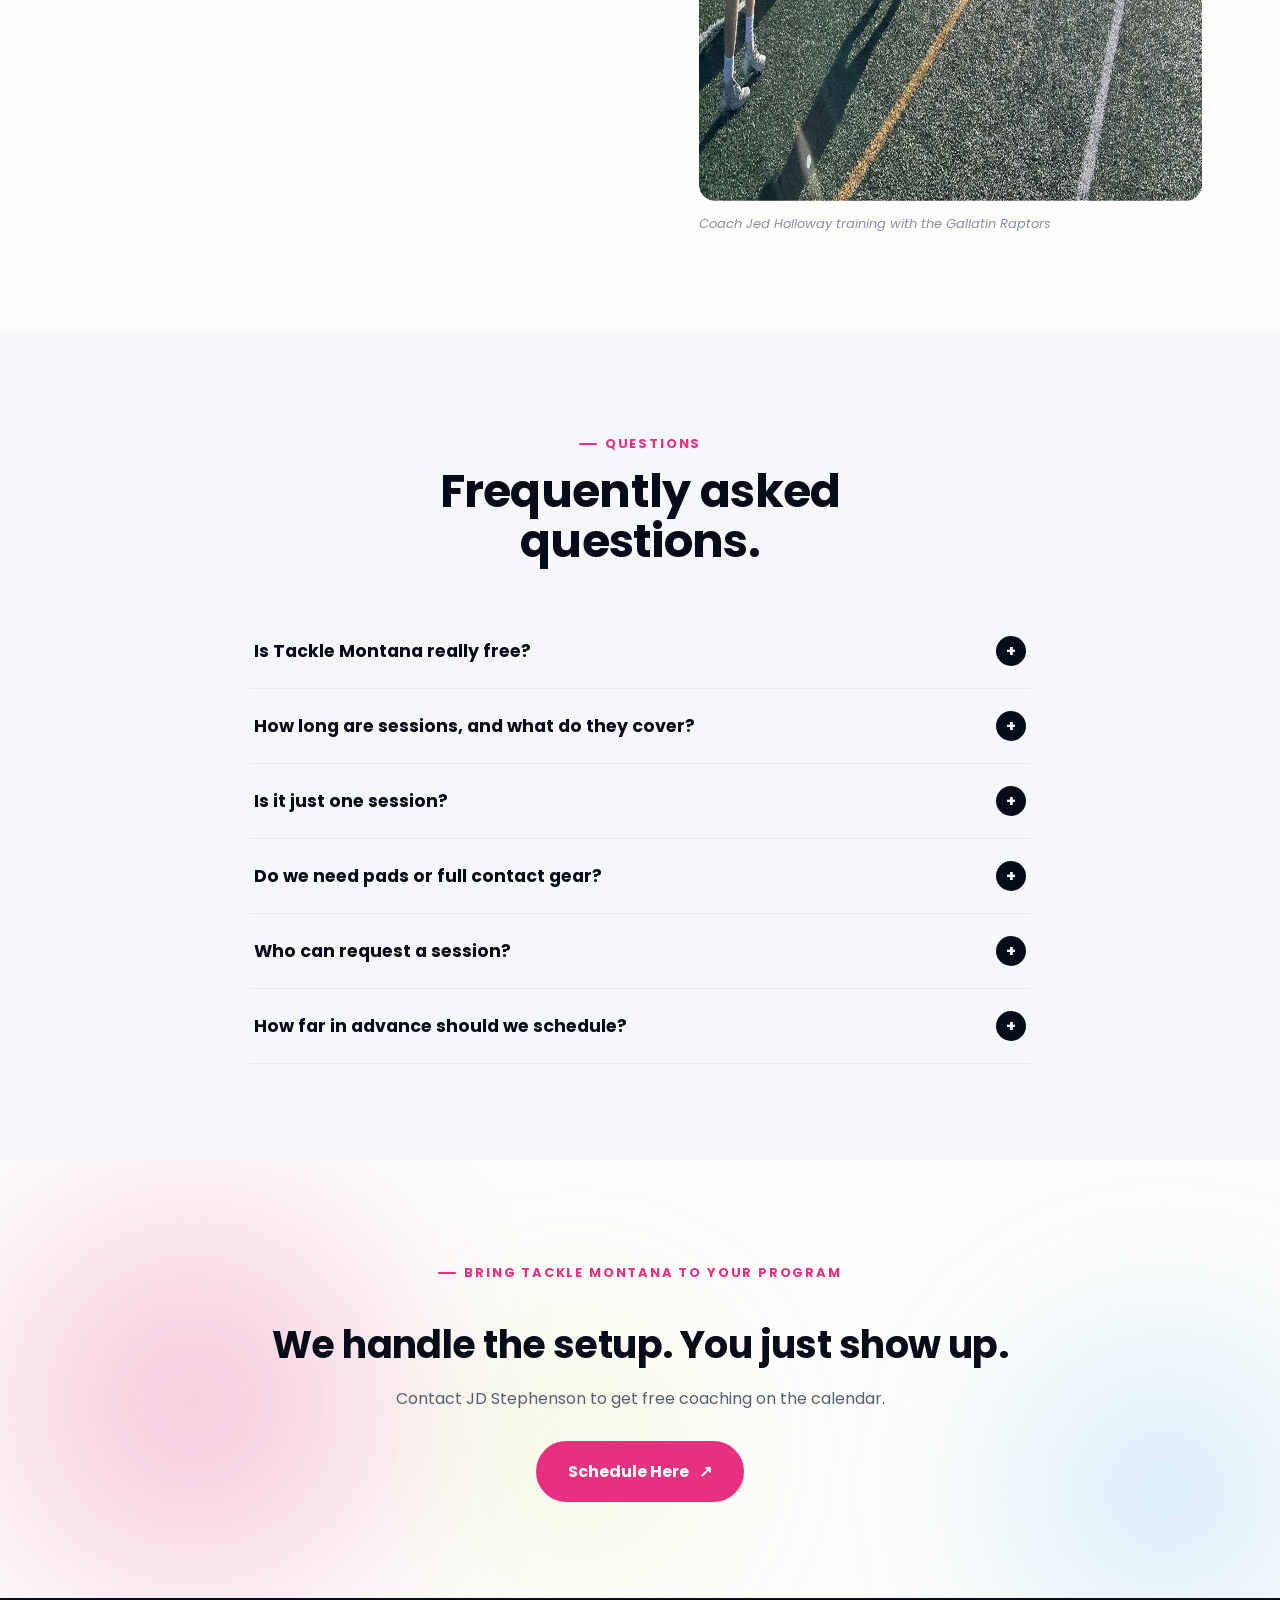
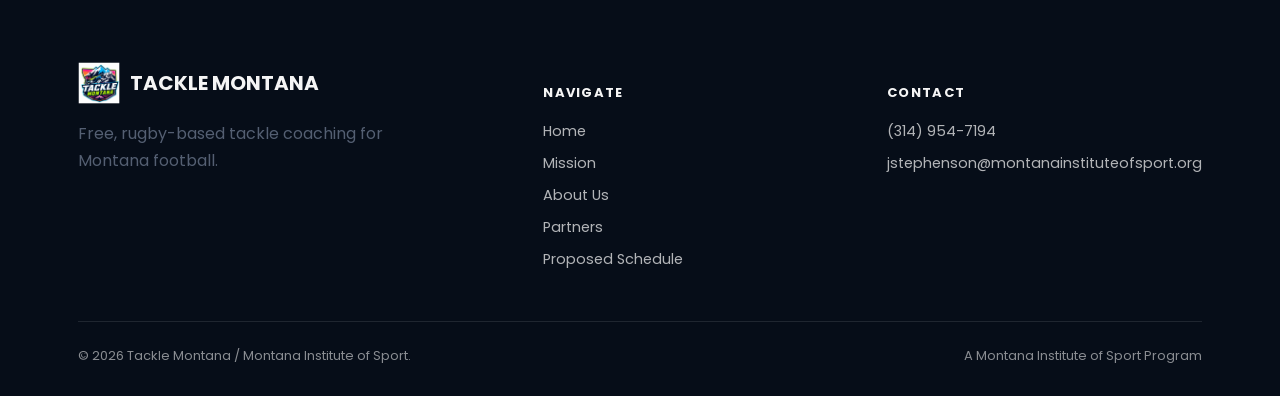
==== commit 0ce62512: "Add Butte High Bulldogs session photos and video Four session photos into the mission gallery carous" ====
--- a/index.html
+++ b/index.html
@@ -128,6 +128,10 @@
         <span class="video-badge"><span class="dot"></span>Tackle Drills</span>
         <video aria-label="Silent clip of players working through tackle drills" src="assets/tackle_drills.mp4" poster="assets/tackle_drills_poster.jpg" muted loop playsinline preload="metadata"></video>
       </div>
+      <div class="video-frame r-item">
+        <span class="video-badge"><span class="dot"></span>Butte High</span>
+        <video aria-label="Silent clip of a Butte High Bulldogs Tackle Montana session" src="assets/butte_session.mp4" poster="assets/butte_field.jpg" muted loop playsinline preload="metadata"></video>
+      </div>
     </div>
   </div>
 </section>
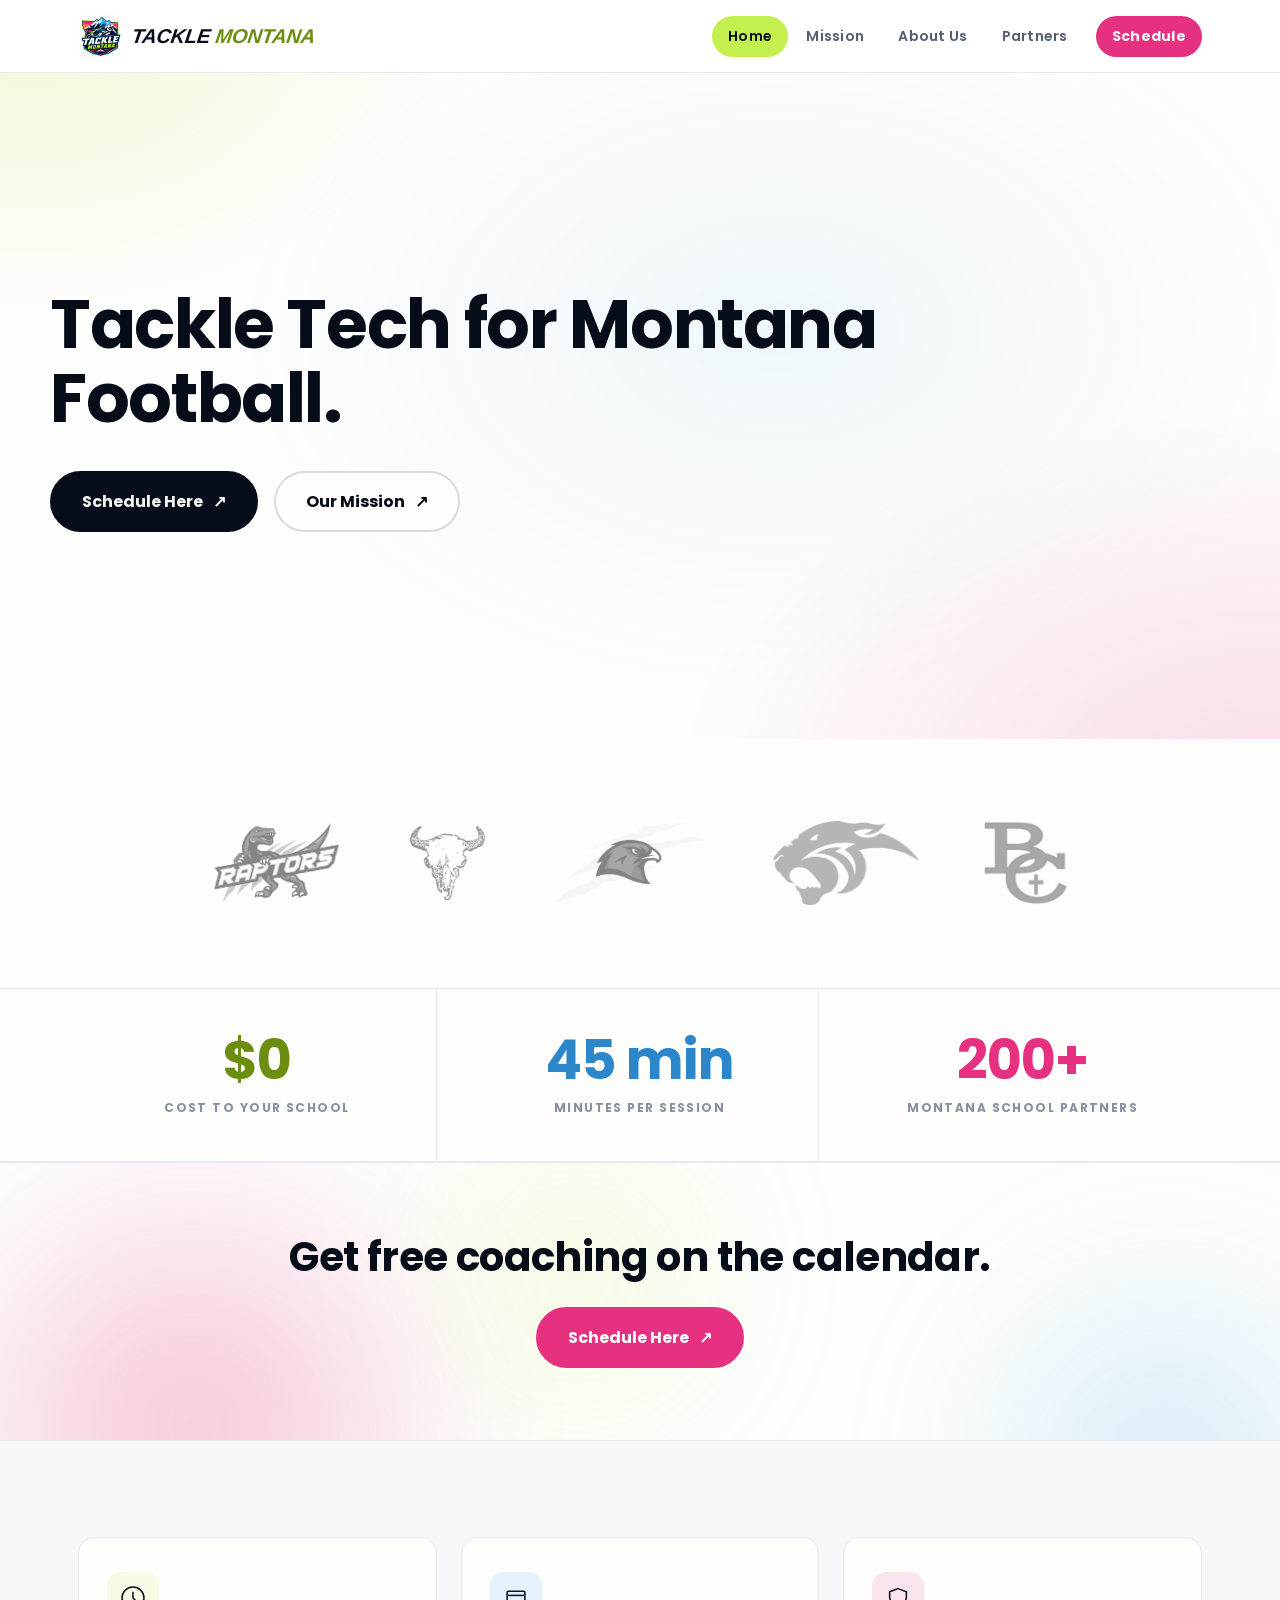
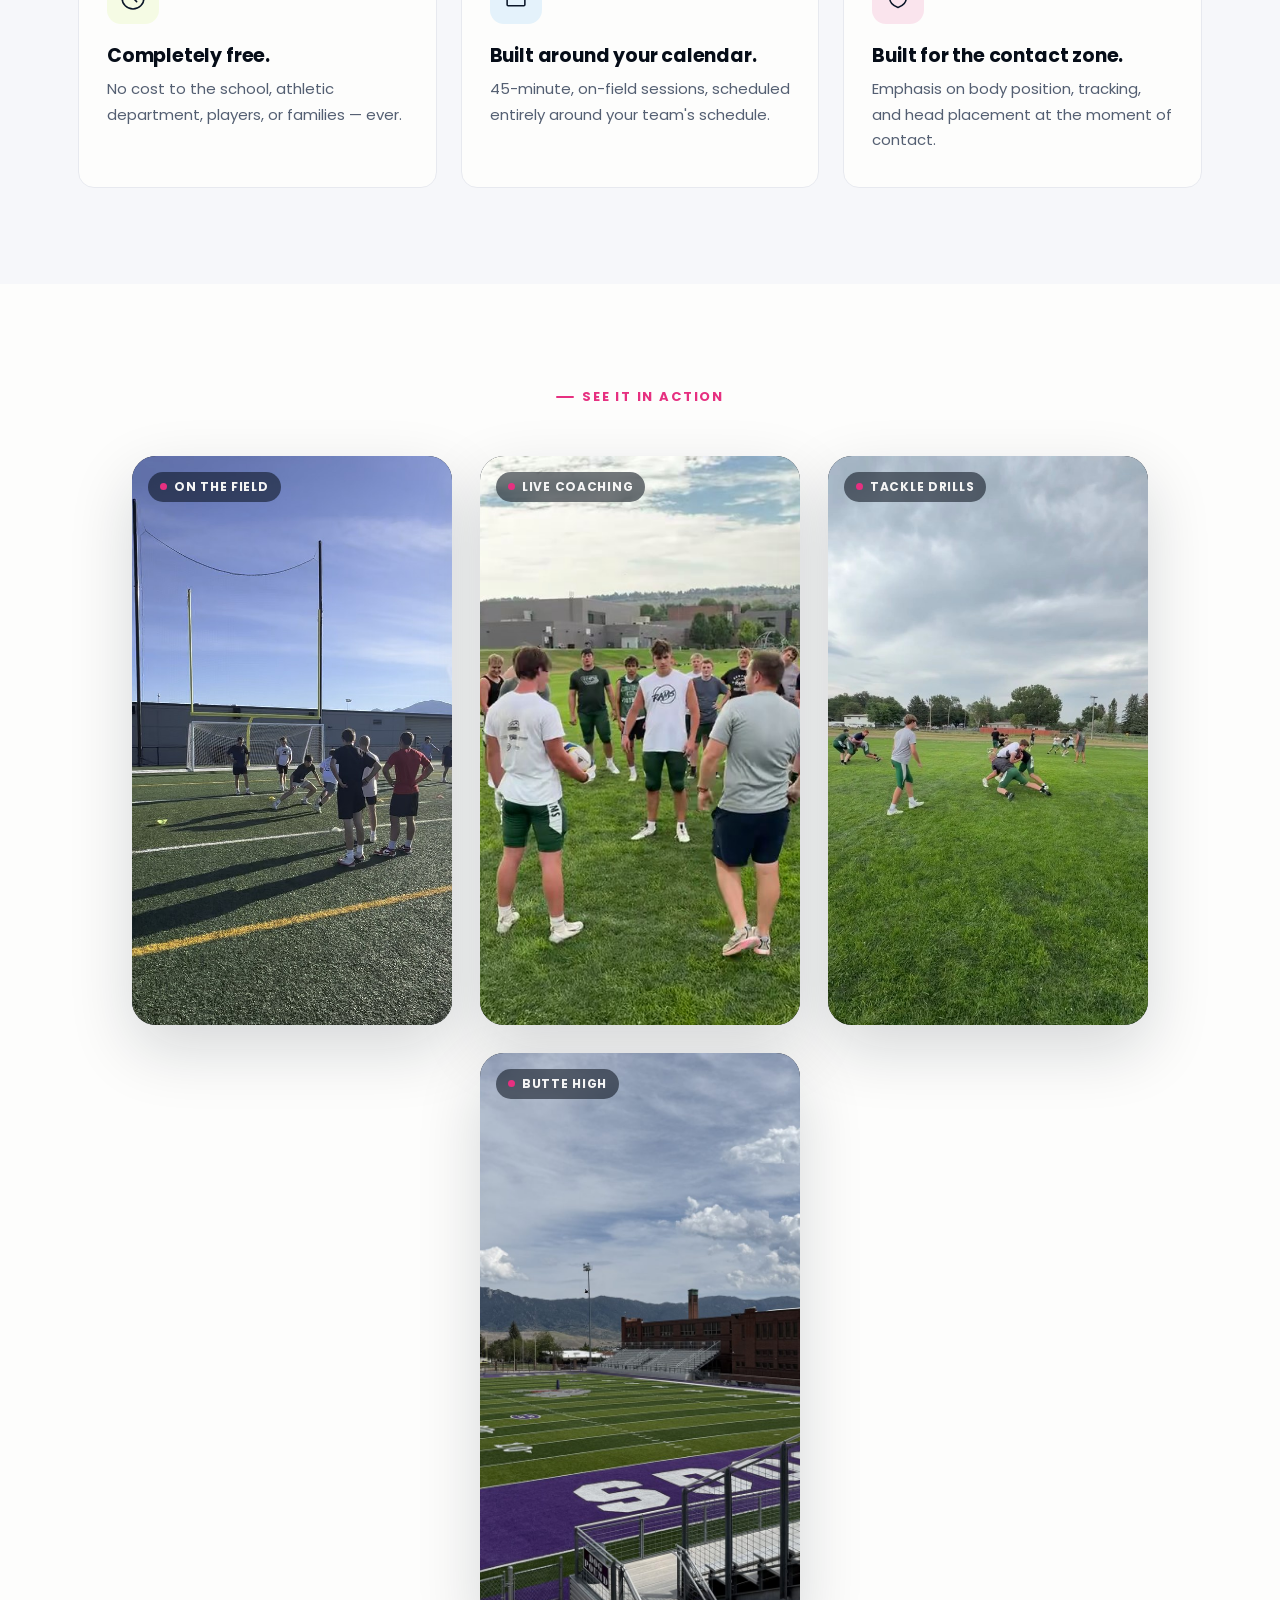
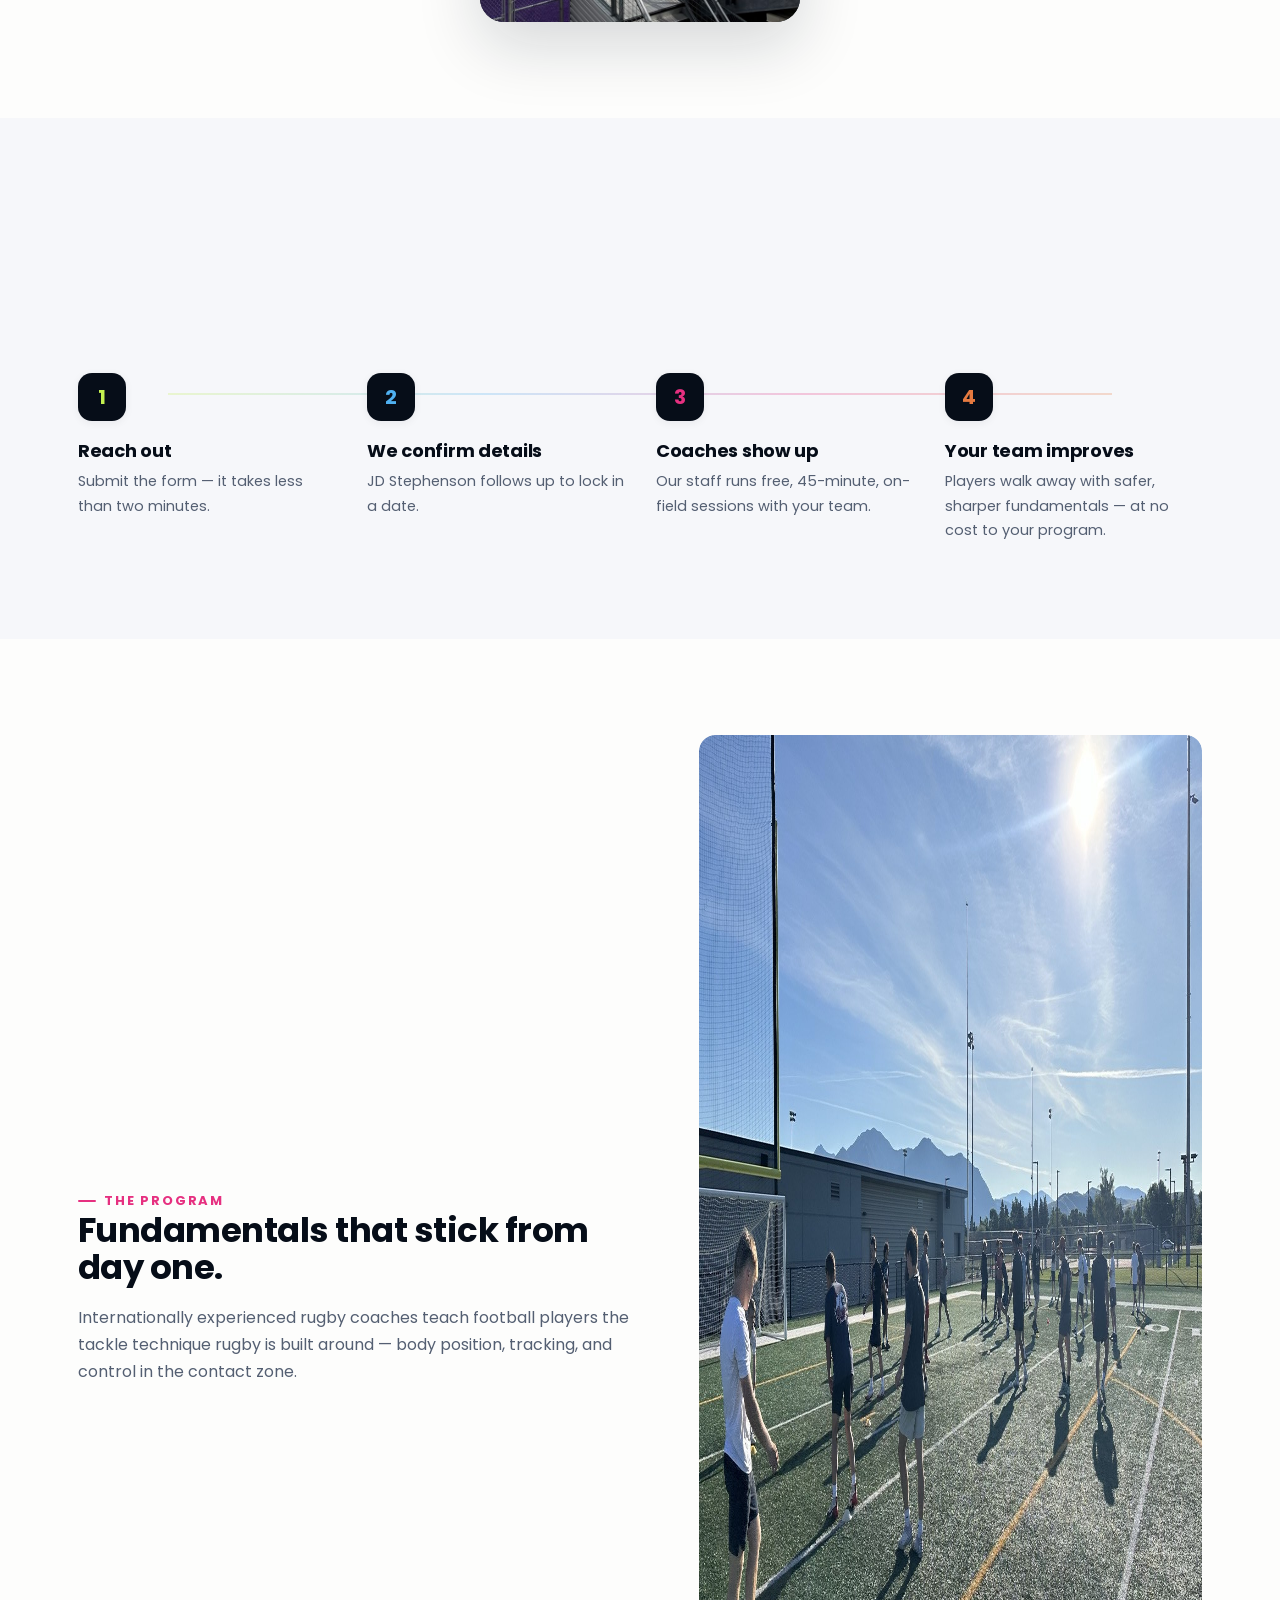
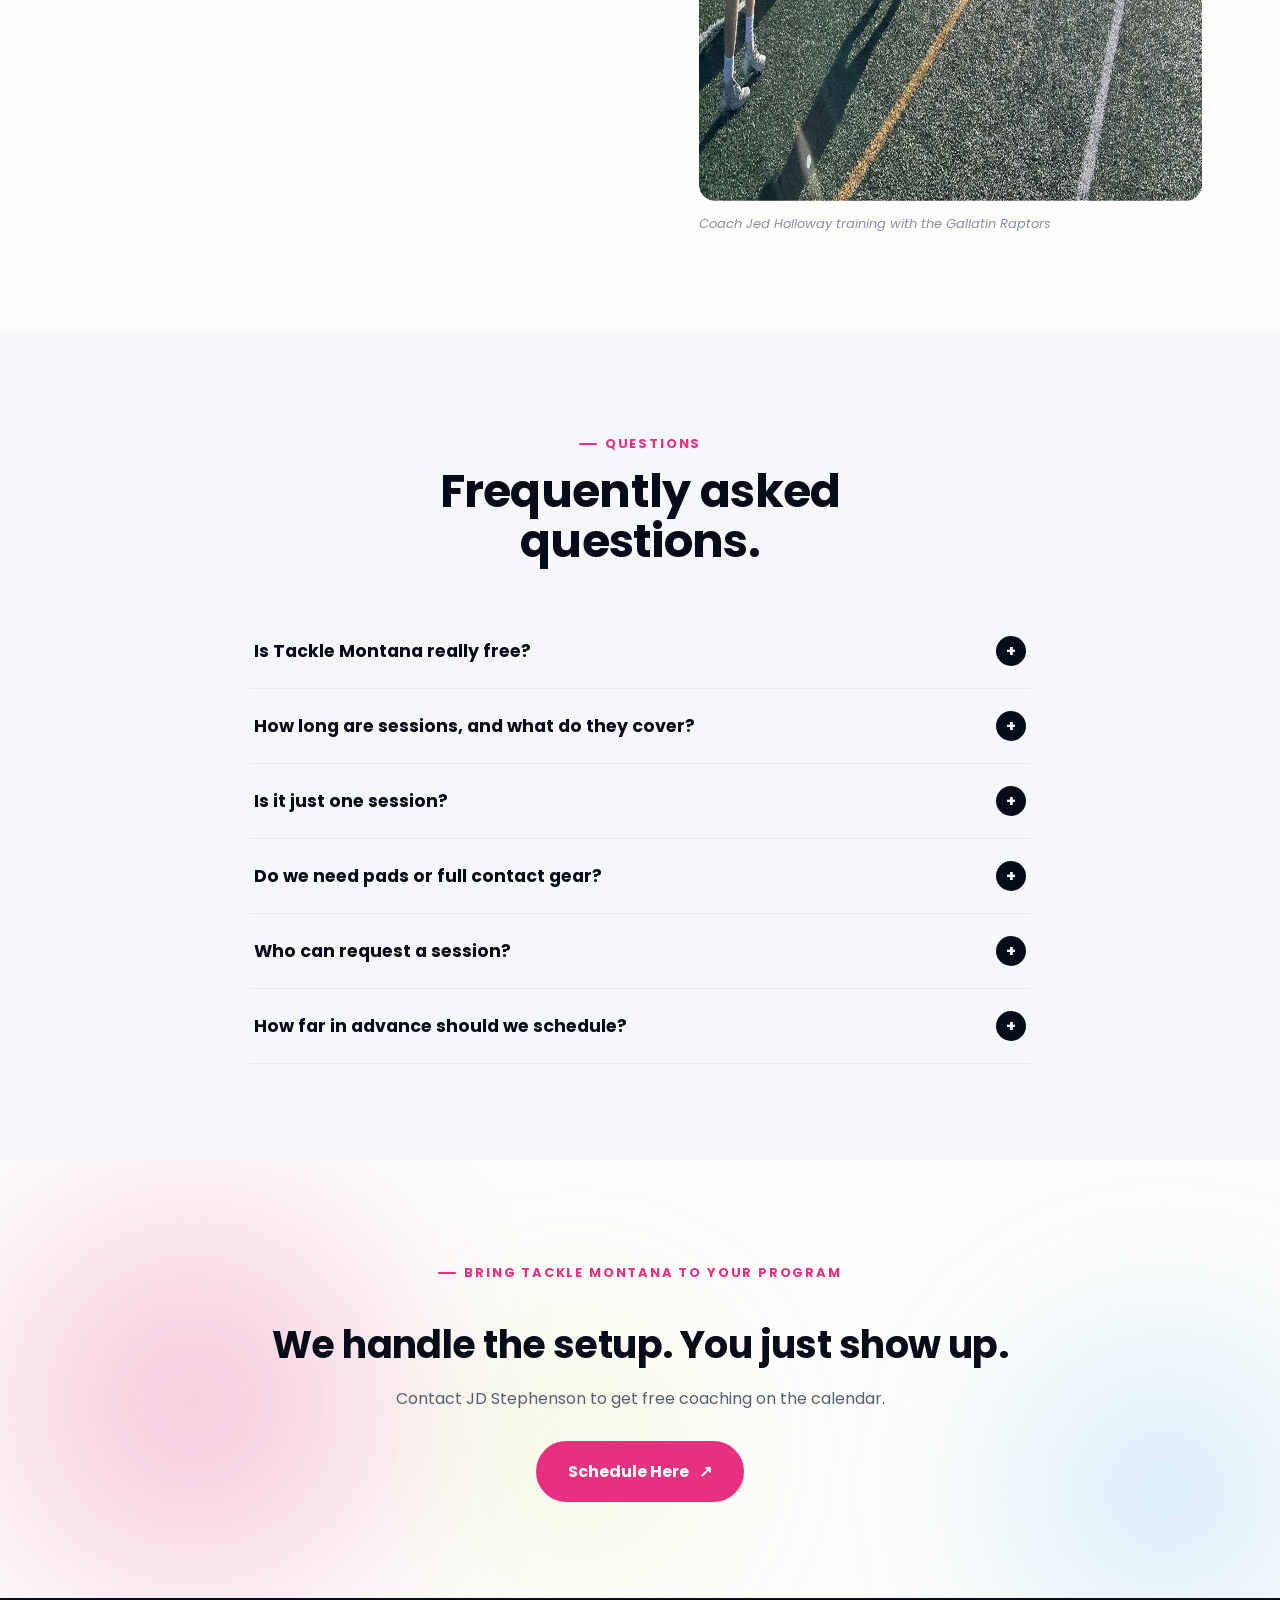
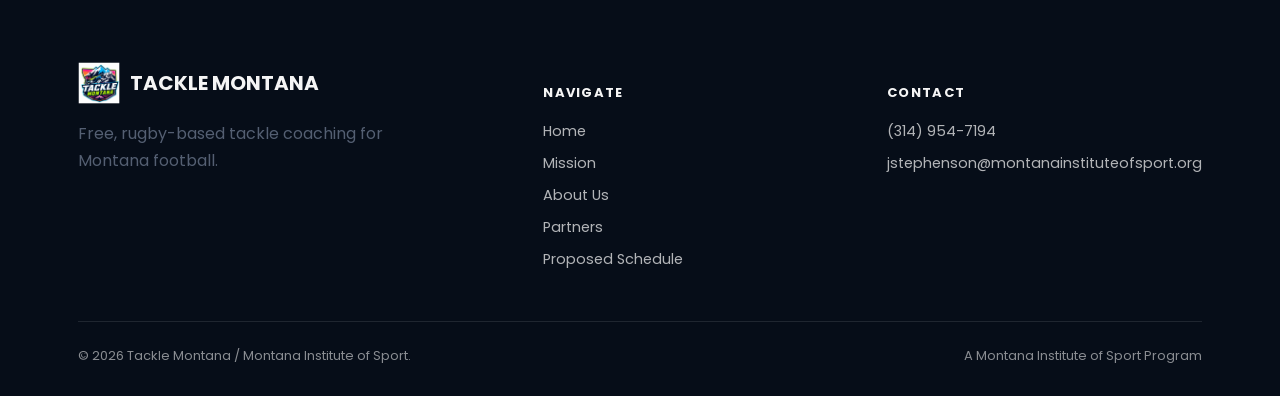
==== commit 3dac9a10: "Add Google Analytics (GA4) tag to all pages Measurement ID G-GXDLJEYWB1.  Co-Authored-By: Claude Opu" ====
--- a/index.html
+++ b/index.html
@@ -8,6 +8,14 @@
 <link rel="preconnect" href="https://fonts.googleapis.com">
 <link rel="preconnect" href="https://fonts.gstatic.com" crossorigin>
 <link href="https://fonts.googleapis.com/css2?family=Poppins:wght@400;500;600;700;800&display=swap" rel="stylesheet">
+<!-- Google Analytics (GA4) -->
+<script async src="https://www.googletagmanager.com/gtag/js?id=G-GXDLJEYWB1"></script>
+<script>
+  window.dataLayer = window.dataLayer || [];
+  function gtag(){dataLayer.push(arguments);}
+  gtag('js', new Date());
+  gtag('config', 'G-GXDLJEYWB1');
+</script>
 <link rel="stylesheet" href="styles.css">
 <link rel="icon" href="favicon.png" type="image/png">
 <link rel="apple-touch-icon" href="favicon.png">
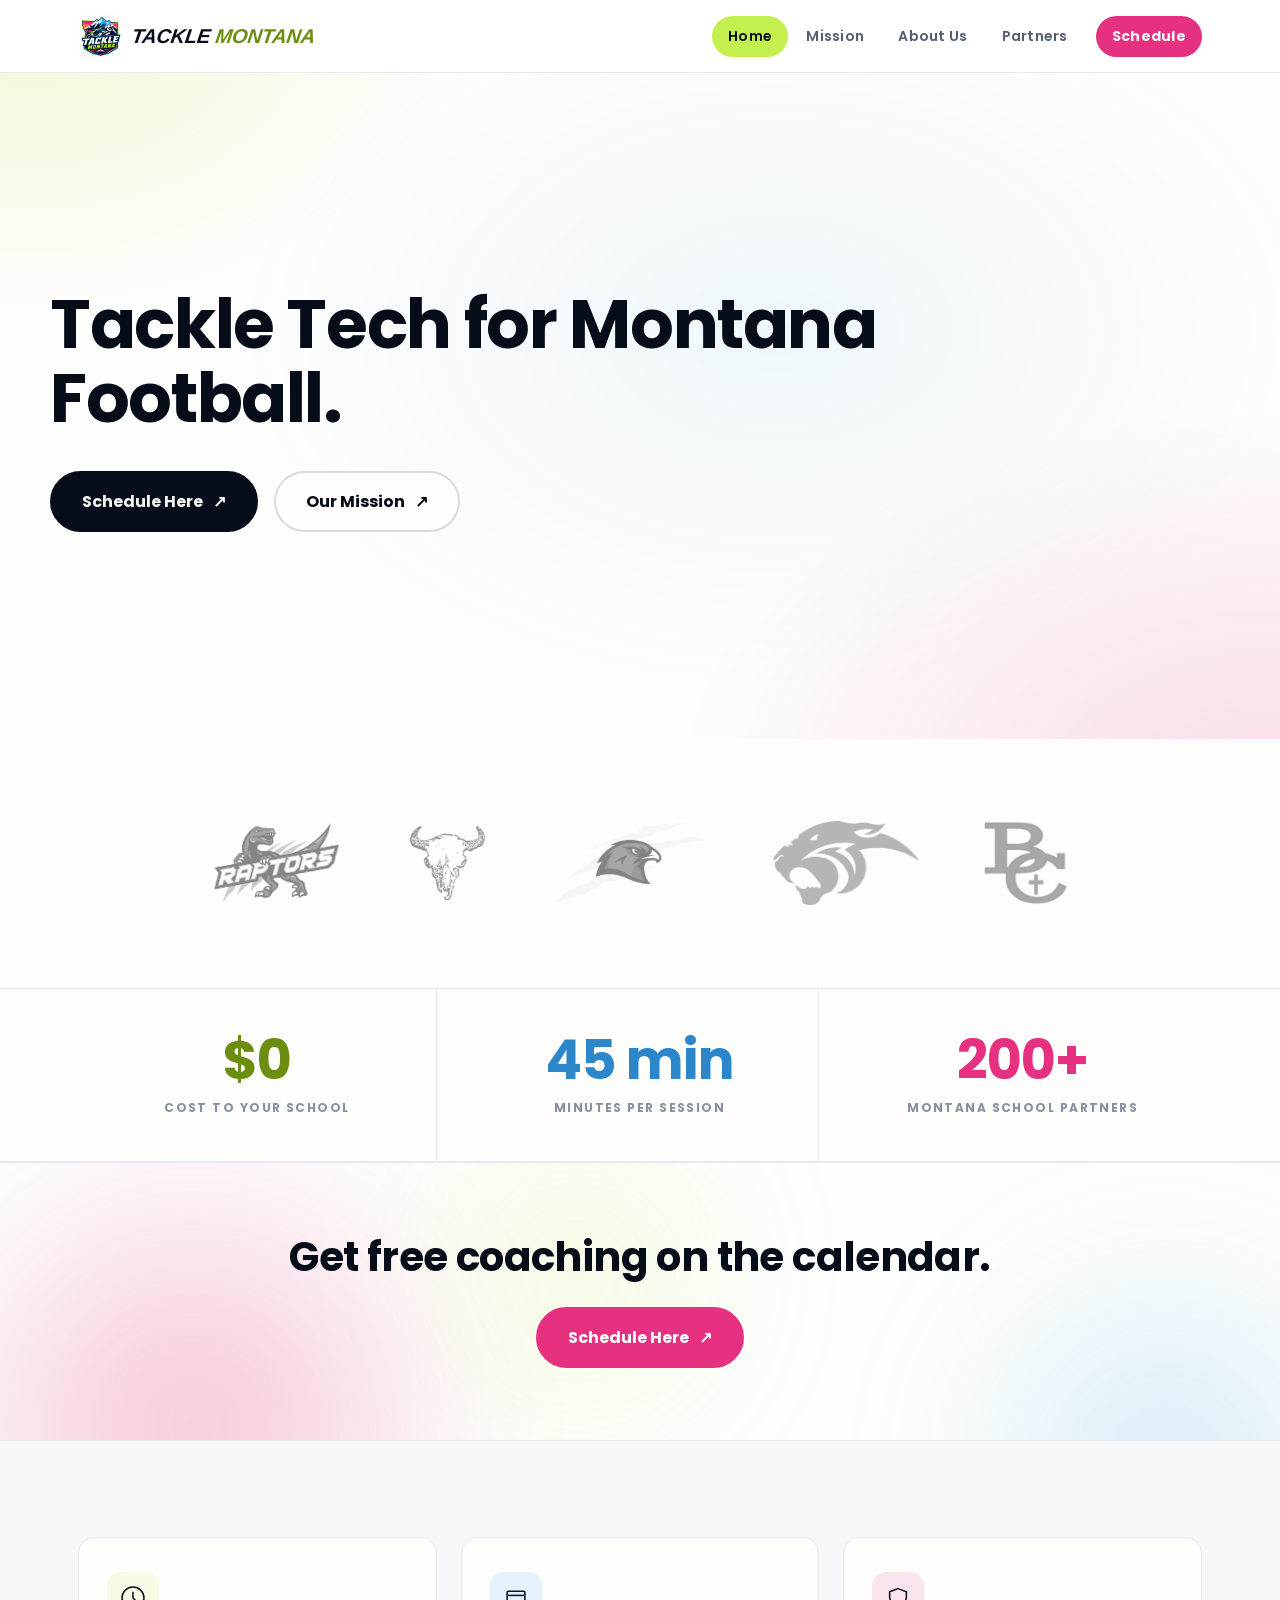
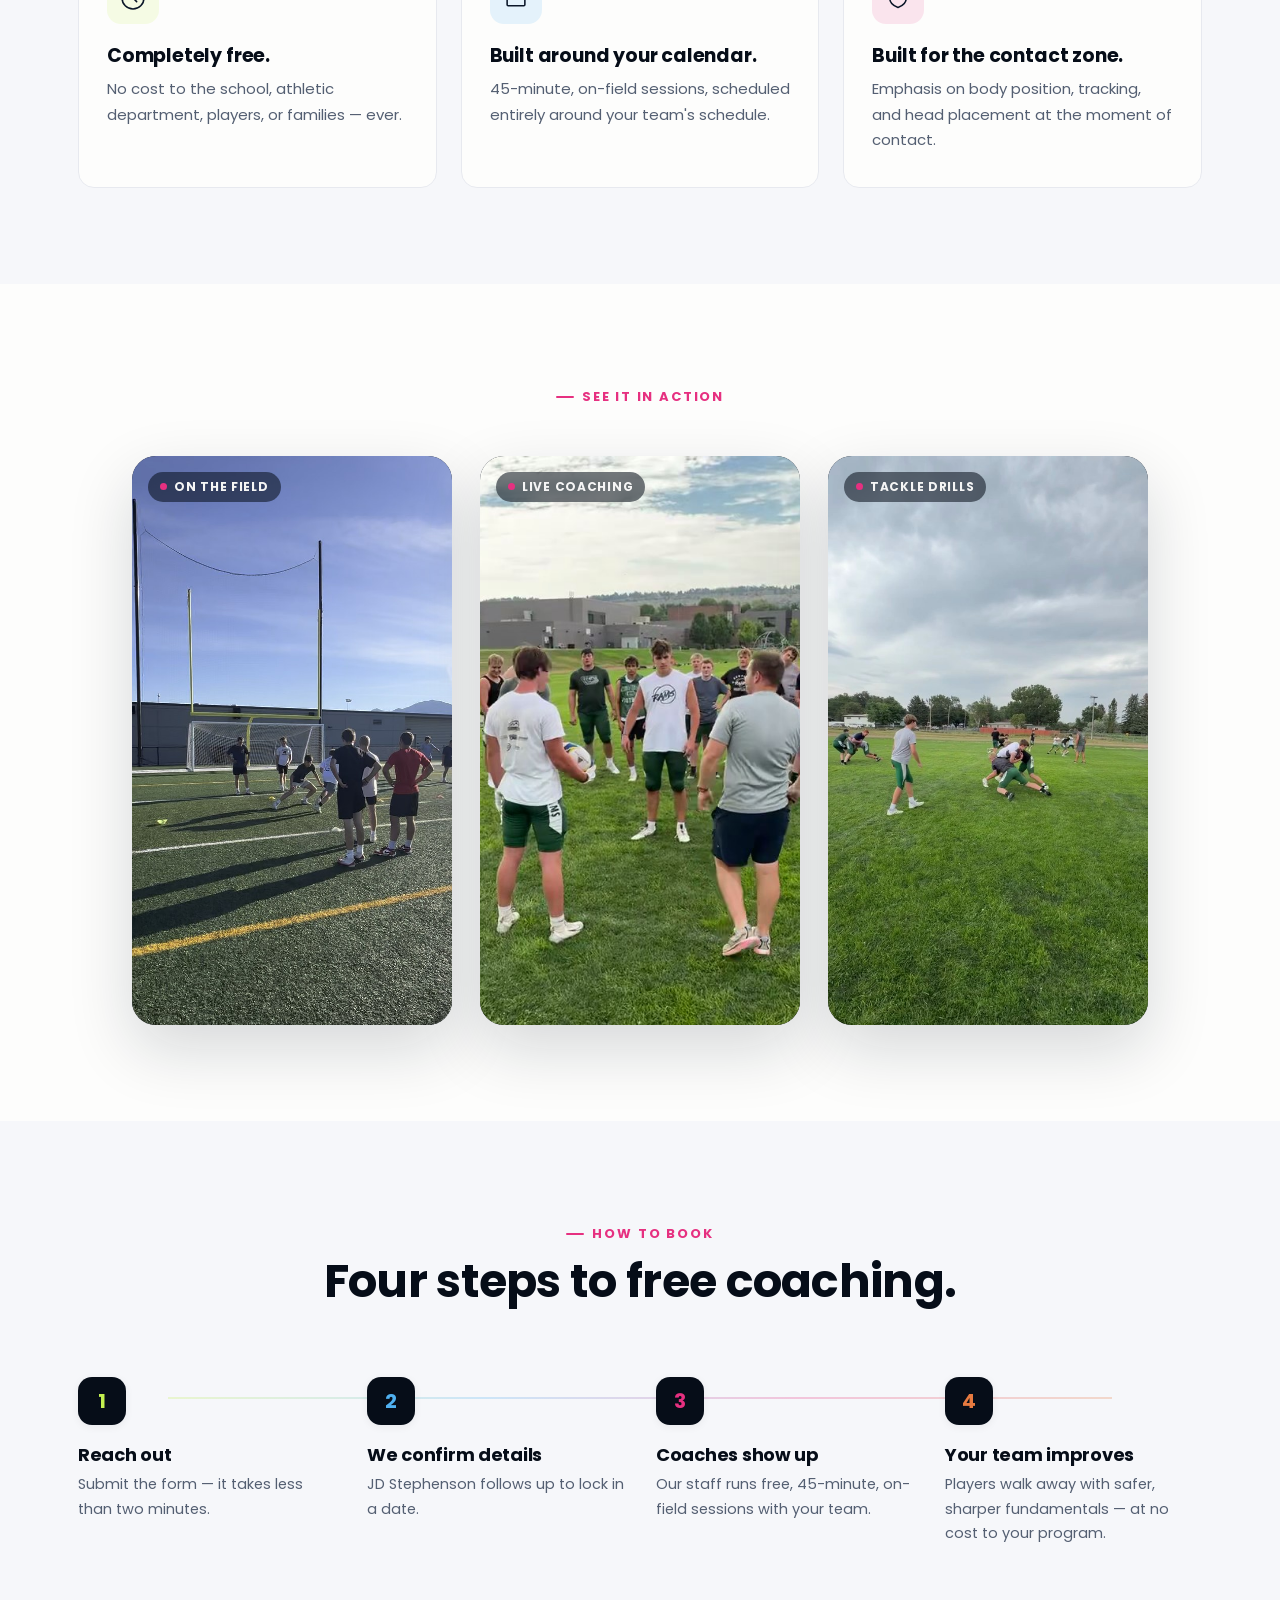
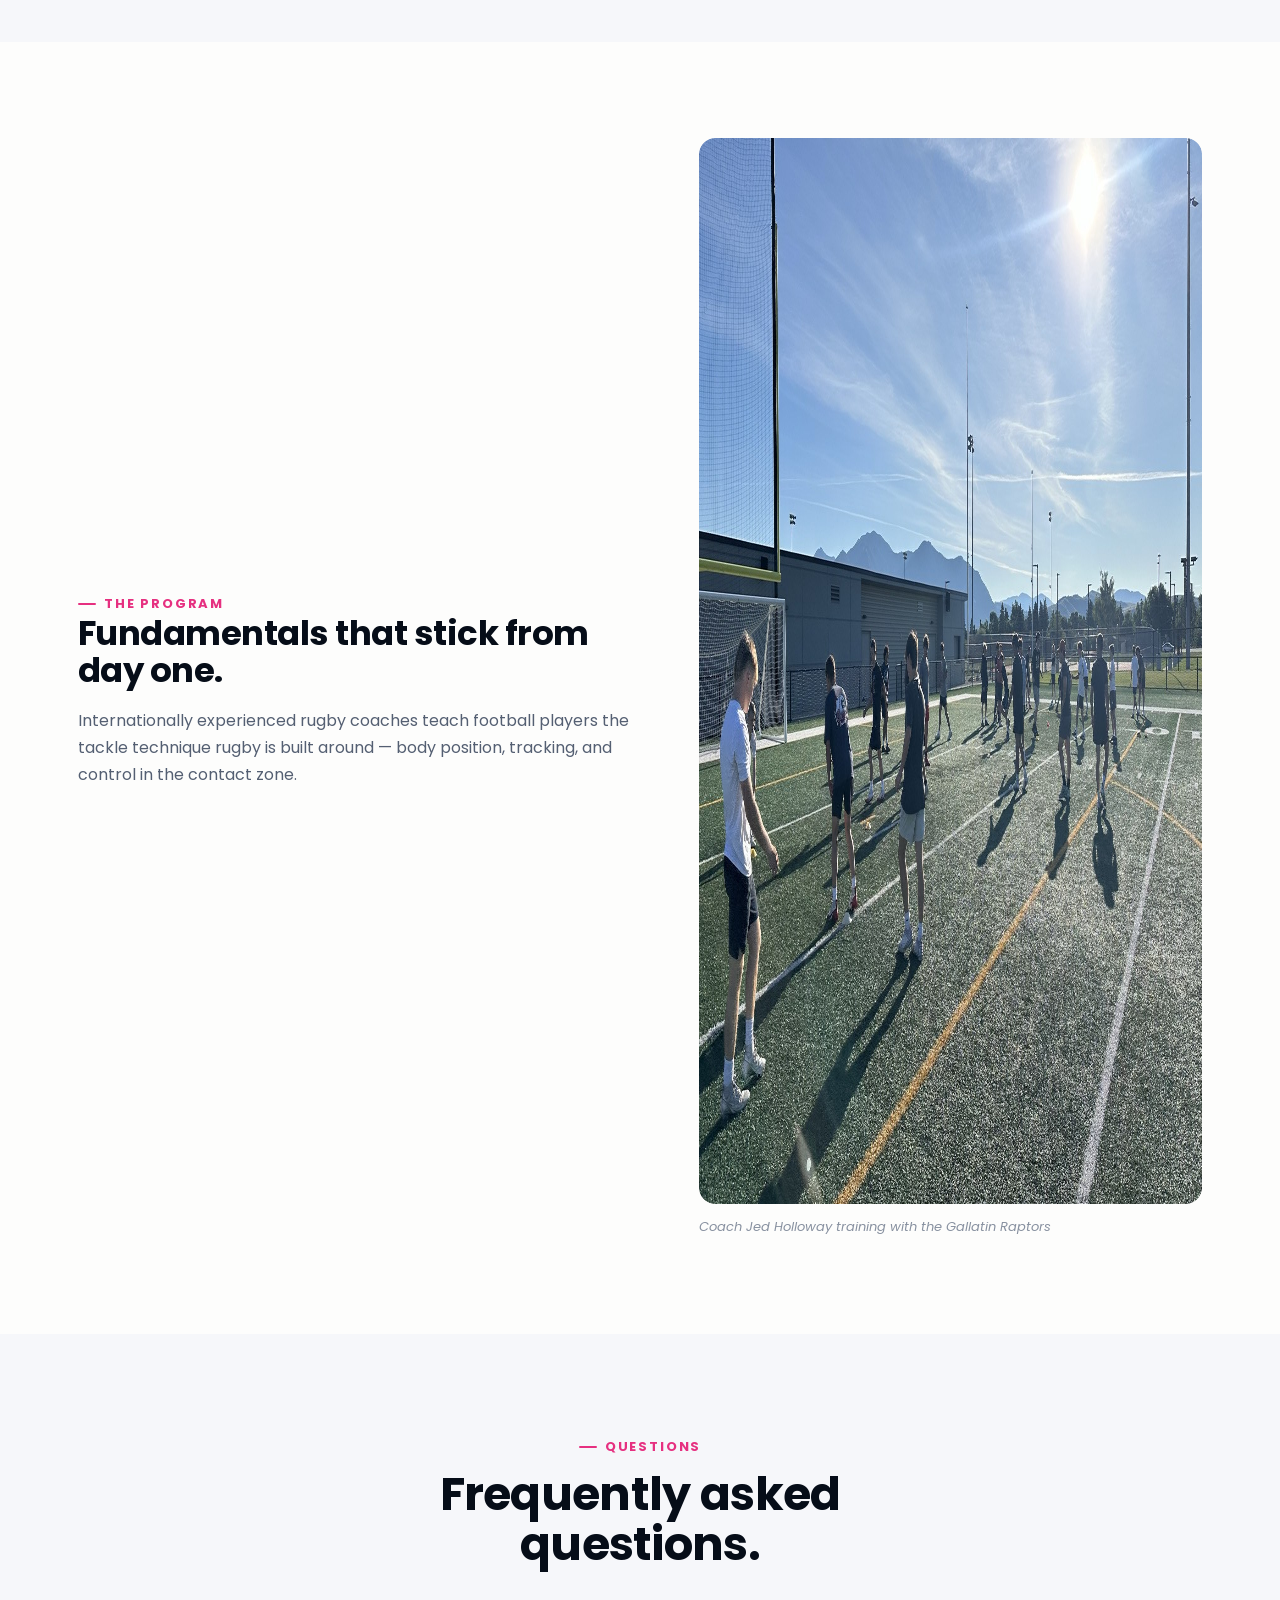
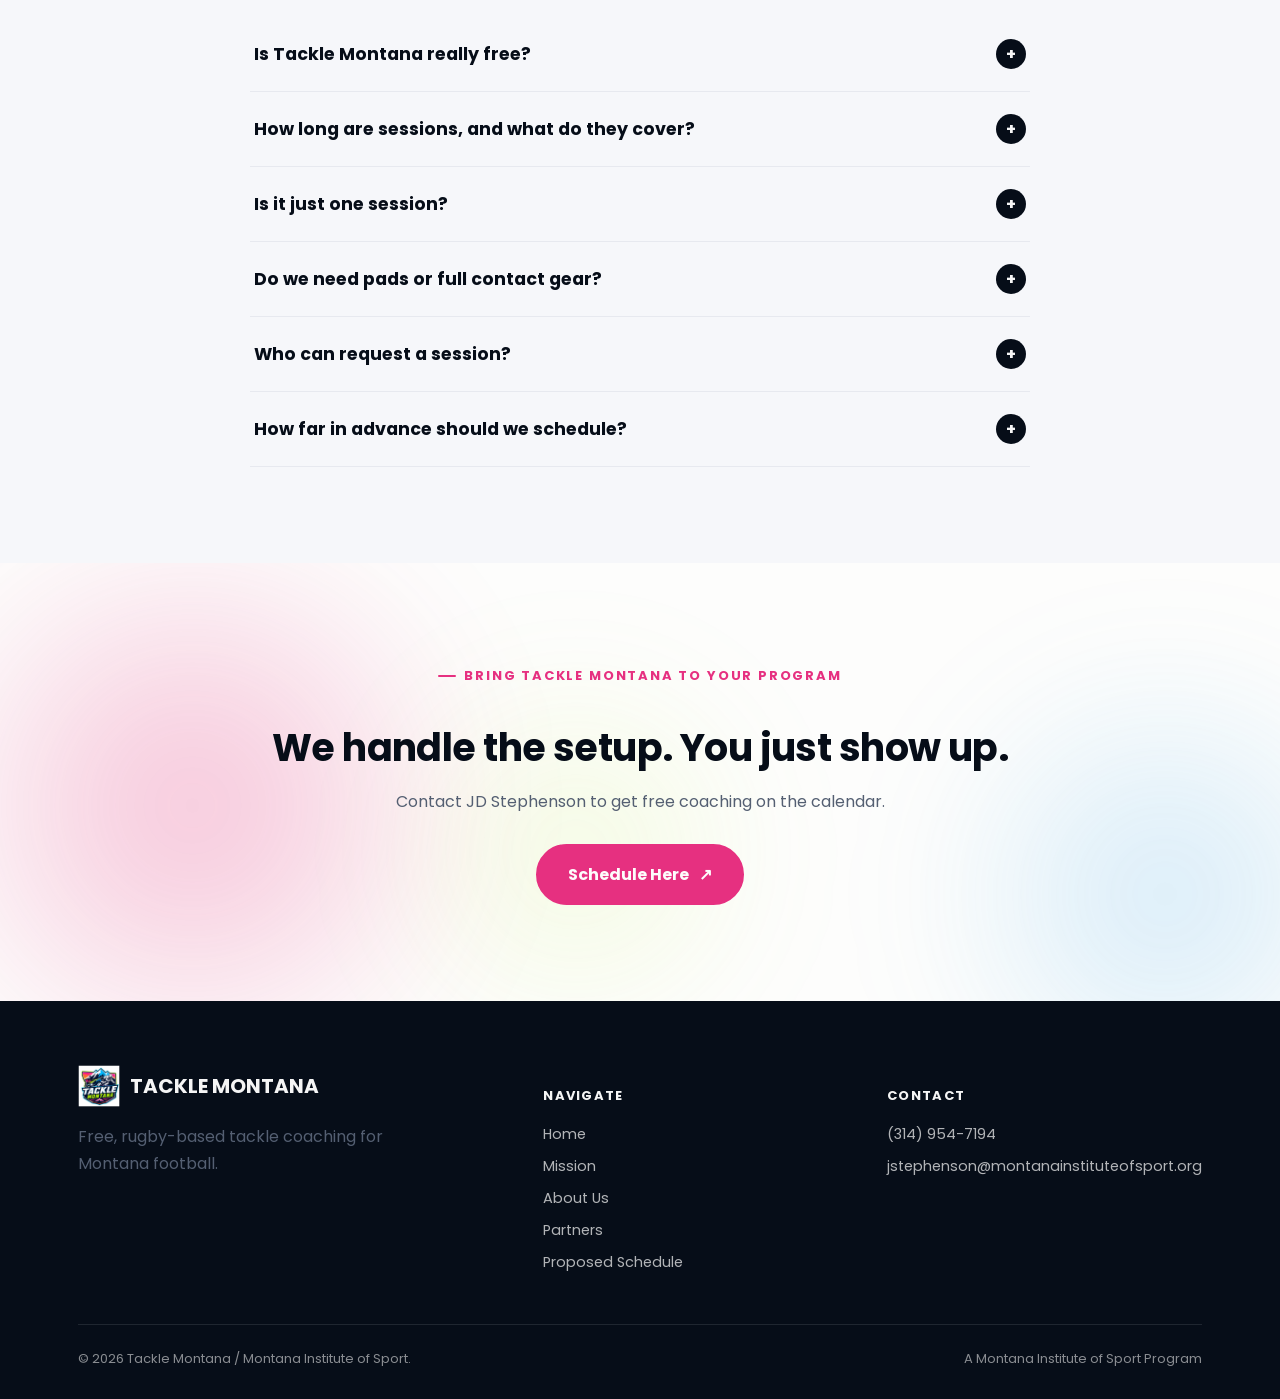
==== commit cebab685: "Remove blurry Butte session video from the homepage The handheld clip was too soft to upscale meanin" ====
--- a/index.html
+++ b/index.html
@@ -136,10 +136,6 @@
         <span class="video-badge"><span class="dot"></span>Tackle Drills</span>
         <video aria-label="Silent clip of players working through tackle drills" src="assets/tackle_drills.mp4" poster="assets/tackle_drills_poster.jpg" muted loop playsinline preload="metadata"></video>
       </div>
-      <div class="video-frame r-item">
-        <span class="video-badge"><span class="dot"></span>Butte High</span>
-        <video aria-label="Silent clip of a Butte High Bulldogs Tackle Montana session" src="assets/butte_session.mp4" poster="assets/butte_field.jpg" muted loop playsinline preload="metadata"></video>
-      </div>
     </div>
   </div>
 </section>
